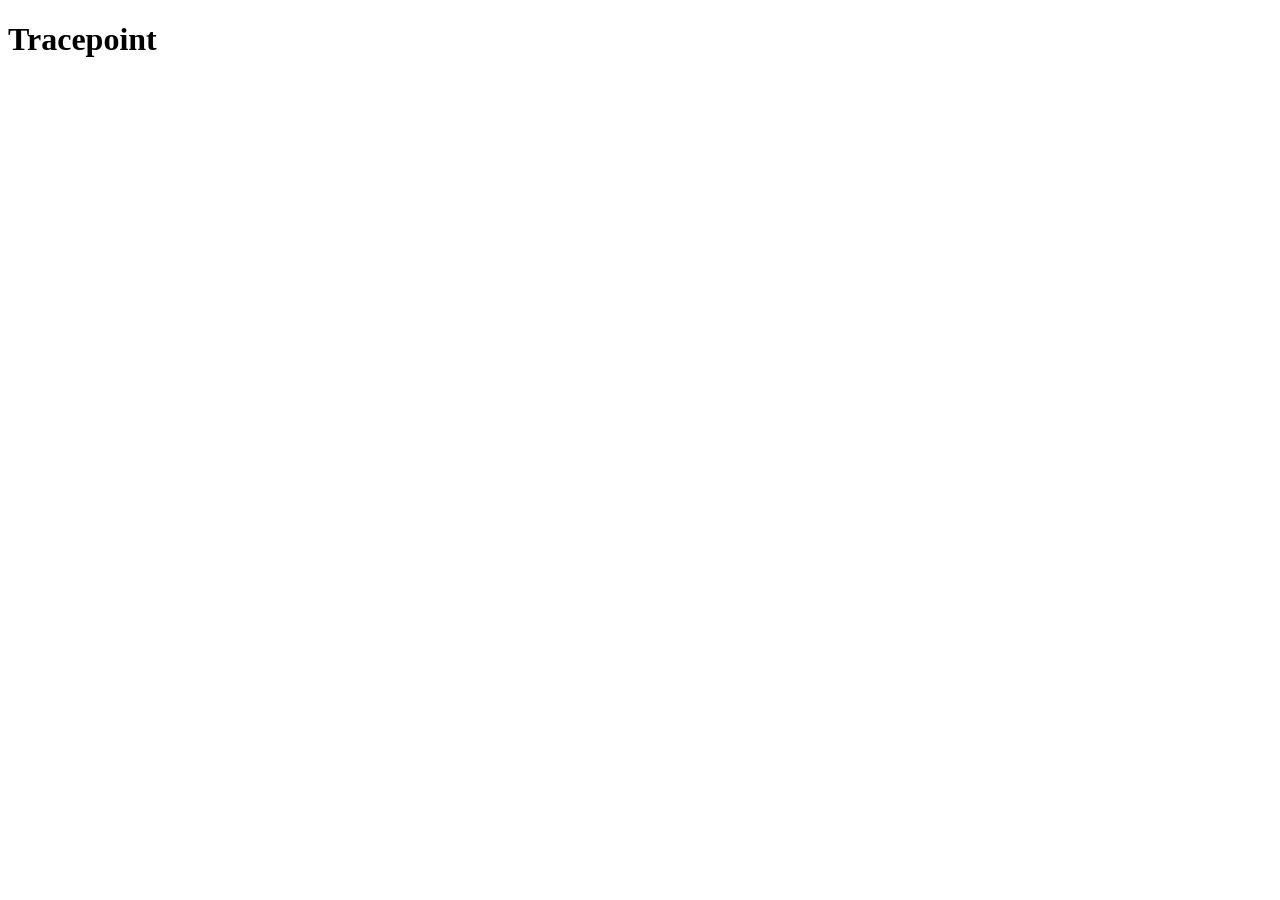
==== index.html @ 082e5032 "Create index.html" ====
<!DOCTYPE html>
<html lang="en">
<head>
  <meta charset="UTF-8">
  <meta name="viewport" content="width=device-width, initial-scale=1.0">
  <title>Tracepoint</title>
</head>
<body>
  <h1>Tracepoint</h1>
</body>
</html>
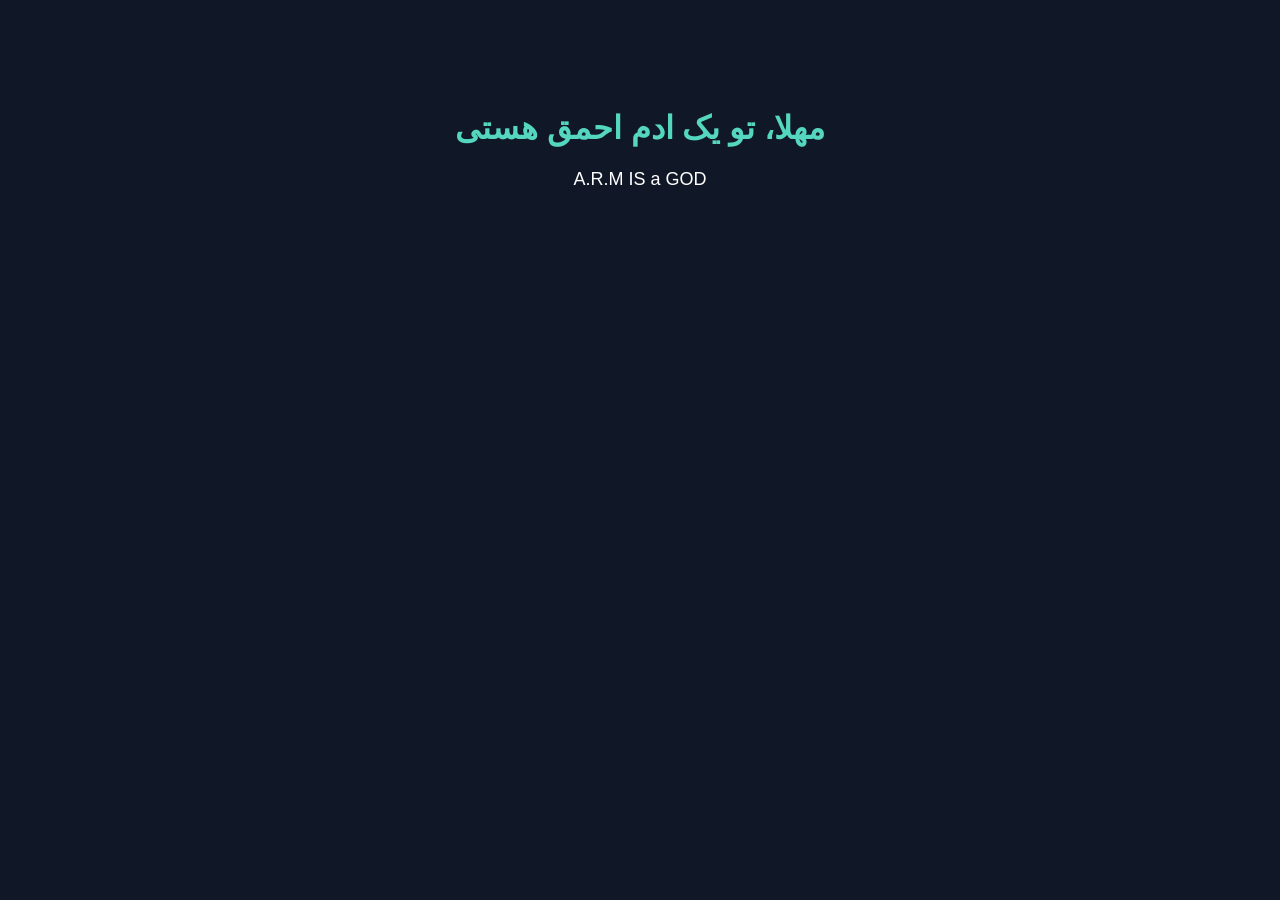
==== commit 972b5507: "Update index.html" ====
--- a/index.html
+++ b/index.html
@@ -1,12 +1,30 @@
 
 <!DOCTYPE html>
-<html lang="en">
+<html lang="fa" dir="rtl">
 <head>
-  <meta charset="UTF-8">
-  <meta name="viewport" content="width=device-width, initial-scale=1.0">
-  <title>Tracepoint</title>
+    <meta charset="UTF-8">
+    <meta name="viewport" content="width=device-width, initial-scale=1.0">
+    <title>مهلا یک احمق است</title>
+    <style>
+        body {
+            font-family: Tahoma, sans-serif;
+            background: #101827;
+            color: white;
+            text-align: center;
+            padding: 80px 20px;
+        }
+
+        h1 {
+            color: #55d6be;
+        }
+
+        p {
+            font-size: 18px;
+        }
+    </style>
 </head>
 <body>
-  <h1>Tracepoint</h1>
+    <h1>مهلا، تو یک ادم احمق هستی</h1>
+    <p>A.R.M IS a GOD</p>
 </body>
 </html>
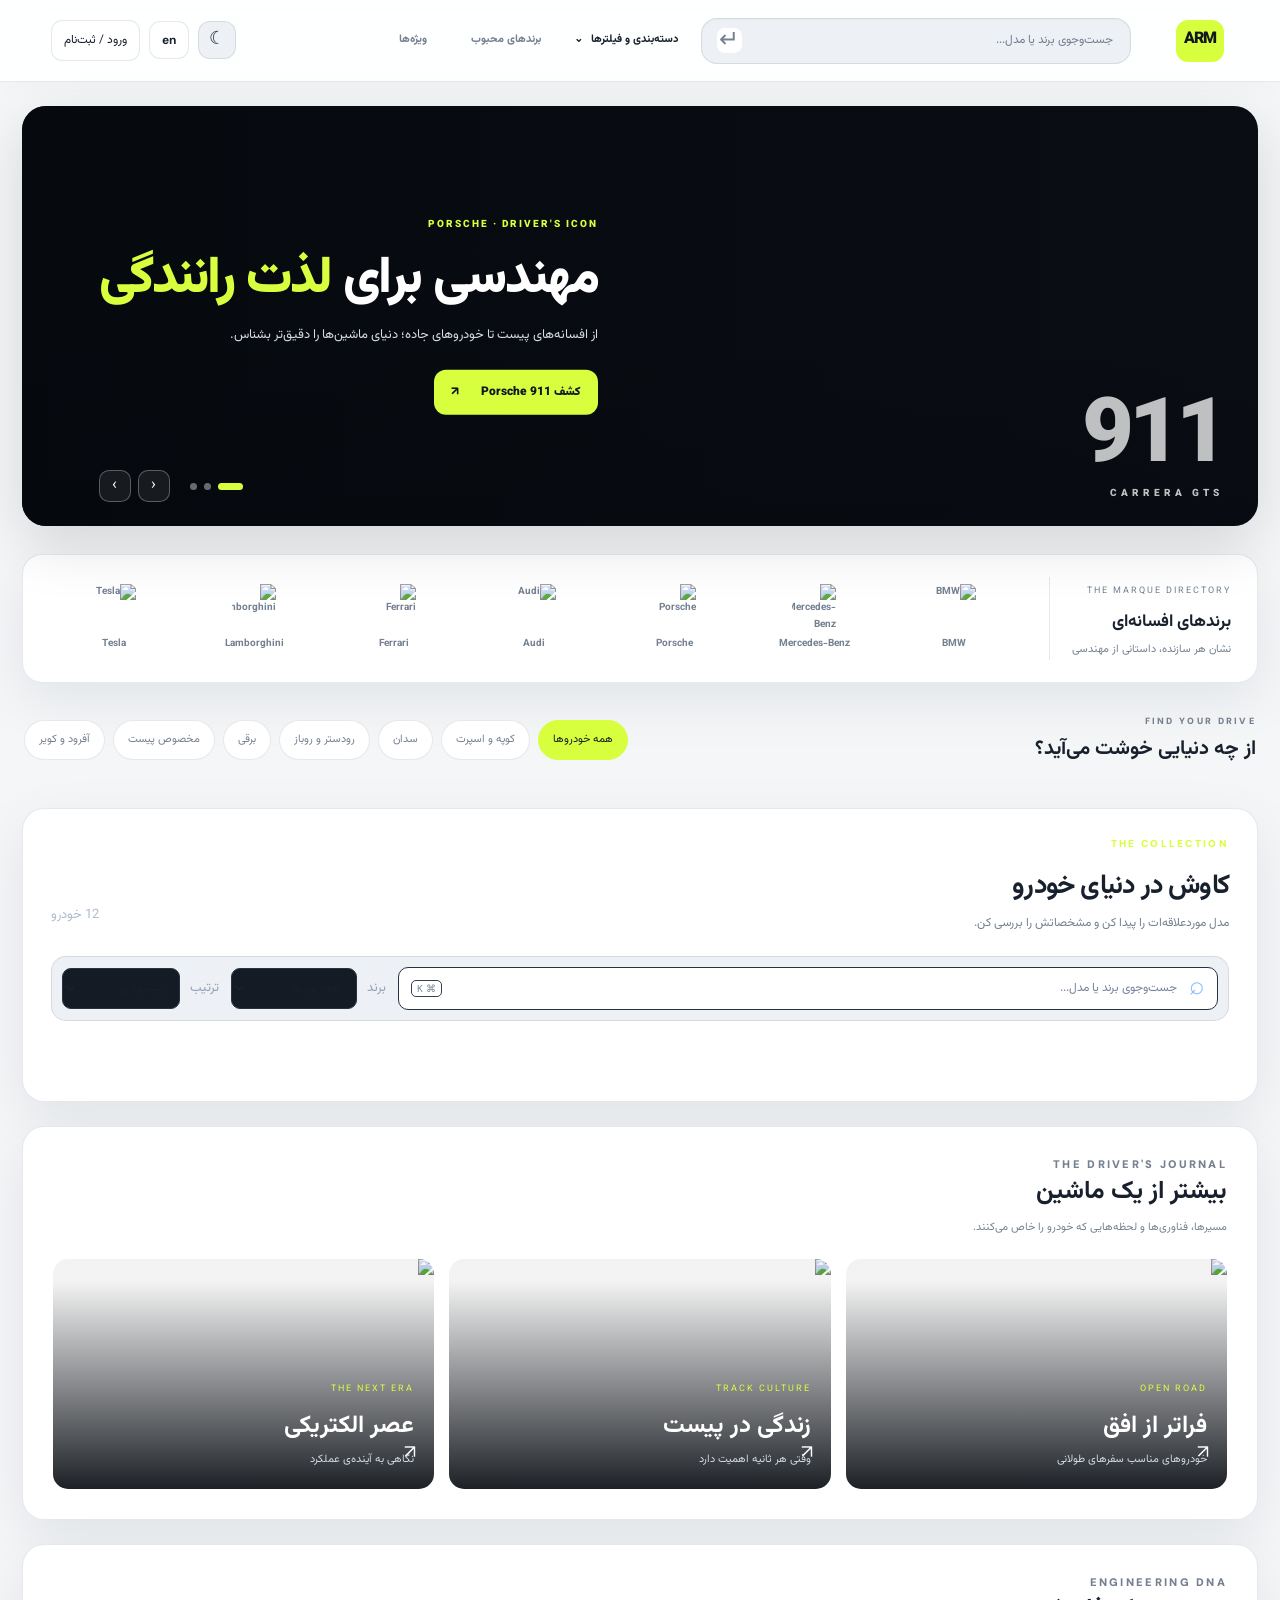
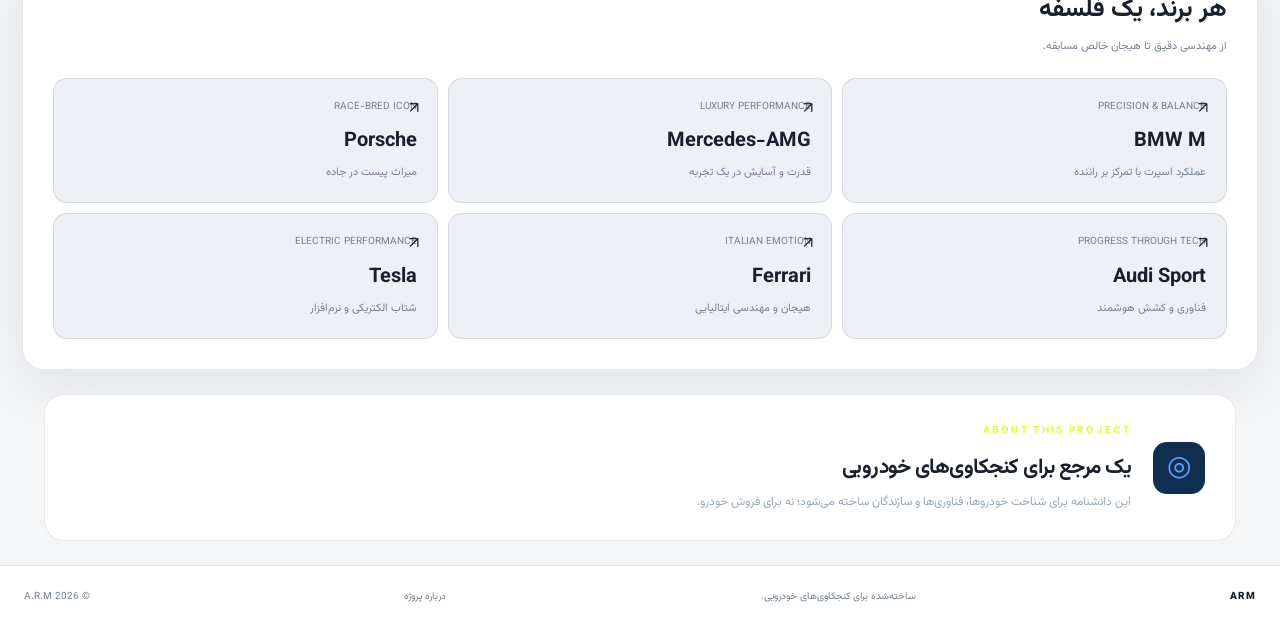
==== commit 3af2a2c9: "Update index.html" ====
--- a/index.html
+++ b/index.html
@@ -1,30 +1,68 @@
-
-<!DOCTYPE html>
+<!doctype html>
 <html lang="fa" dir="rtl">
 <head>
-    <meta charset="UTF-8">
-    <meta name="viewport" content="width=device-width, initial-scale=1.0">
-    <title>مهلا یک احمق است</title>
-    <style>
-        body {
-            font-family: Tahoma, sans-serif;
-            background: #101827;
-            color: white;
-            text-align: center;
-            padding: 80px 20px;
-        }
-
-        h1 {
-            color: #55d6be;
-        }
-
-        p {
-            font-size: 18px;
-        }
-    </style>
+  <meta charset="UTF-8">
+  <meta name="viewport" content="width=device-width, initial-scale=1.0">
+  <meta name="theme-color" content="#080b11">
+  <meta name="description" content="A.R.M automotive reference — car specifications, brands and engineering stories">
+  <title>A.R.M — Automotive Reference</title>
+  <link rel="preconnect" href="https://images.unsplash.com">
+  <link rel="stylesheet" href="style.css">
+  <script src="script.js" defer></script>
 </head>
 <body>
-    <h1>مهلا، تو یک ادم احمق هستی</h1>
-    <p>A.R.M IS a GOD</p>
+  <header class="site-header arm-header">
+    <a class="brand arm-brand" href="index.html" aria-label="ARM home">
+      <img class="arm-logo" src="assets/arm-logo.png" alt="ARM" onerror="if(!this.dataset.root){this.dataset.root='1';this.src='arm-logo.png'}else{this.style.display='none';this.nextElementSibling.style.display='grid'}">
+      <span class="arm-fallback" aria-hidden="true">ARM</span>
+    </a>
+    <form class="header-search" id="headerSearchForm" role="search">
+      <input id="headerSearchInput" type="search" data-i18n-placeholder="searchPlaceholder" placeholder="جست‌وجوی برند یا مدل..." aria-label="جست‌وجوی خودرو">
+      <span class="search-submit-hint" aria-hidden="true">↵</span>
+    </form>
+    <nav class="main-nav arm-nav" aria-label="ناوبری اصلی">
+      <div class="nav-dropdown-wrap"><button class="nav-link category-trigger" type="button">دسته‌بندی و فیلترها <span>⌄</span></button>
+        <div class="category-dropdown"><a href="#catalog">همه خودروها</a><a href="#brand-ribbon">برندها</a><a href="#quick-categories">نوع خودرو</a><a href="#catalog">جست‌وجو و فیلتر</a></div>
+      </div>
+      <a class="nav-link brand-nav-link" href="#brand-ribbon">برندهای محبوب</a>
+      <a class="nav-link" href="#editorial">ویژه‌ها</a>
+    </nav>
+    <div class="header-actions"><button class="language-toggle" id="languageToggle" type="button" aria-label="تغییر زبان">EN</button><a class="login-link" href="auth.html" data-i18n="login">ورود / ثبت‌نام</a></div>
+  </header>
+
+  <main id="app">
+    <!-- بخش هیروی قدیمی با عدد 01/12 عمداً حذف شده؛ ایده‌ی بعدی این قسمت را بعداً اینجا اضافه می‌کنیم. -->
+    <section class="feature-slider" aria-label="خودروهای منتخب">
+      <div class="feature-slide active" style="--slide-image:url('https://images.unsplash.com/photo-1503376780353-7e6692767b70?auto=format&fit=crop&w=1800&q=90')">
+        <div class="feature-overlay"></div><div class="feature-copy"><span class="feature-kicker">PORSCHE · DRIVER'S ICON</span><h1>مهندسی برای <em>لذت رانندگی</em></h1><p>از افسانه‌های پیست تا خودروهای جاده؛ دنیای ماشین‌ها را دقیق‌تر بشناس.</p><a class="feature-cta" href="index.html?car=porsche-911">کشف Porsche 911 <span>↗</span></a></div><div class="feature-model">911<small>CARRERA GTS</small></div>
+      </div>
+      <div class="feature-slide" style="--slide-image:url('https://images.unsplash.com/photo-1555215695-3004980ad54e?auto=format&fit=crop&w=1800&q=90')">
+        <div class="feature-overlay"></div><div class="feature-copy"><span class="feature-kicker">BMW M · TRACK DNA</span><h1>قدرتی با امضای <em>M</em></h1><p>تعادل میان عملکرد روزمره و هیجان رانندگی اسپرت.</p><a class="feature-cta" href="index.html?car=bmw-m3-g80">کشف BMW M3 <span>↗</span></a></div><div class="feature-model">M3<small>COMPETITION</small></div>
+      </div>
+      <div class="feature-slide" style="--slide-image:url('https://images.unsplash.com/photo-1618843479313-40f8afb4b4d8?auto=format&fit=crop&w=1800&q=90')">
+        <div class="feature-overlay"></div><div class="feature-copy"><span class="feature-kicker">MERCEDES-AMG · PERFORMANCE</span><h1>لوکس، با قلبی <em>وحشی</em></h1><p>روایت فناوری، طراحی و قدرت در خودروهای پرفورمنس.</p><a class="feature-cta" href="index.html?car=mercedes-amg-gt">کشف Mercedes-AMG <span>↗</span></a></div><div class="feature-model">AMG<small>PERFORMANCE</small></div>
+      </div>
+      <div class="feature-controls"><div class="feature-dots"><button class="active" aria-label="اسلاید ۱" data-feature-slide="0"></button><button aria-label="اسلاید ۲" data-feature-slide="1"></button><button aria-label="اسلاید ۳" data-feature-slide="2"></button></div><div class="feature-arrows"><button type="button" data-feature-prev aria-label="قبلی">‹</button><button type="button" data-feature-next aria-label="بعدی">›</button></div></div>
+    </section>
+    <section class="brand-ribbon" id="brand-ribbon"><div class="brand-ribbon-heading"><span>THE MARQUE DIRECTORY</span><h2>برندهای افسانه‌ای</h2><p>نشان هر سازنده، داستانی از مهندسی</p></div><div class="brand-logos">
+      <a href="#catalog" data-brand="BMW"><img src="assets/brands/bmw.svg" alt="BMW" onerror="this.outerHTML='<i class='brand-emblem bmw'>BMW</i>'"><span>BMW</span></a>
+      <a href="#catalog" data-brand="Mercedes-AMG"><img src="assets/brands/mercedes-benz.svg" alt="Mercedes-Benz" onerror="this.outerHTML='<i class='brand-emblem'>MB</i>'"><span>Mercedes-Benz</span></a>
+      <a href="#catalog" data-brand="Porsche"><img src="assets/brands/porsche.svg" alt="Porsche" onerror="this.outerHTML='<i class='brand-emblem porsche'>P</i>'"><span>Porsche</span></a>
+      <a href="#catalog" data-brand="Audi"><img src="assets/brands/audi.svg" alt="Audi" onerror="this.outerHTML='<i class='brand-emblem audi'>○○○○</i>'"><span>Audi</span></a>
+      <a href="#catalog" data-brand="Ferrari"><img src="assets/brands/ferrari.svg" alt="Ferrari" onerror="this.outerHTML='<i class='brand-emblem ferrari'>F</i>'"><span>Ferrari</span></a>
+      <a href="#catalog" data-brand="Lamborghini"><img src="assets/brands/lamborghini.svg" alt="Lamborghini" onerror="this.outerHTML='<i class='brand-emblem lambo'>L</i>'"><span>Lamborghini</span></a>
+      <a href="#catalog" data-brand="Tesla"><img src="assets/brands/tesla.svg" alt="Tesla" onerror="this.outerHTML='<i class='brand-emblem tesla'>T</i>'"><span>Tesla</span></a>
+    </div></section>
+    <section class="quick-categories" id="quick-categories"><div><p class="section-kicker">FIND YOUR DRIVE</p><h2>از چه دنیایی خوشت می‌آید؟</h2></div><div class="category-chips"><button class="selected" data-category="all">همه خودروها</button><button data-category="Coupe">کوپه و اسپرت</button><button data-category="Sedan">سدان</button><button data-category="Roadster">رودستر و روباز</button><button data-category="Electric">برقی</button><button data-category="track">مخصوص پیست</button><button data-category="desert">آفرود و کویر</button></div></section>
+    <section class="catalog-section" id="catalog"><div class="section-heading"><div><p class="section-kicker" data-i18n="collectionKicker">THE COLLECTION</p><h2 data-i18n="collectionTitle">خودروها را دقیق‌تر بشناس</h2><p class="section-subtitle" data-i18n="collectionSubtitle">مدل موردعلاقه‌ات را پیدا کن و مشخصاتش را بررسی کن.</p></div><span class="result-count" id="resultCount">12 خودرو</span></div>
+      <div class="toolbar"><label class="search-box"><span class="search-icon" aria-hidden="true">⌕</span><input id="searchInput" type="search" autocomplete="off" data-i18n-placeholder="searchPlaceholder" placeholder="جست‌وجوی برند یا مدل..."><kbd>⌘ K</kbd></label><label class="filter-label"><span data-i18n="brandFilter">برند</span><select id="brandFilter" aria-label="فیلتر برند"><option value="all" data-i18n="allBrands">همه برندها</option></select></label><label class="filter-label"><span data-i18n="sortLabel">ترتیب</span><select id="sortSelect"><option value="featured" data-i18n="sortFeatured">پیشنهادی</option><option value="name" data-i18n="sortName">نام خودرو</option><option value="year" data-i18n="sortYear">سال تولید</option><option value="power" data-i18n="sortPower">قدرت موتور</option></select></label></div>
+      <div class="car-grid" id="carGrid" aria-live="polite"></div><div class="empty-state hidden" id="emptyState"><div class="empty-icon">⌕</div><h3 data-i18n="emptyTitle">خودرویی پیدا نشد</h3><p data-i18n="emptyText">عبارت جست‌وجو یا فیلتر برند را تغییر بده.</p><button class="button button-secondary" id="resetFilters" data-i18n="resetFilters">پاک کردن فیلترها</button></div><nav class="pagination" id="pagination" aria-label="صفحه‌بندی"></nav>
+    </section>
+    <section class="editorial-row" id="editorial"><div class="editorial-heading"><div><p class="section-kicker">THE DRIVER'S JOURNAL</p><h2>بیشتر از یک ماشین</h2><p>مسیرها، فناوری‌ها و لحظه‌هایی که خودرو را خاص می‌کنند.</p></div></div><div class="editorial-cards"><a class="editorial-card" href="#catalog"><img src="https://images.unsplash.com/photo-1500530855697-b586d89ba3ee?auto=format&fit=crop&w=800&q=85" alt="جاده کوهستانی"><span>OPEN ROAD</span><strong>فراتر از افق</strong><small>خودروهای مناسب سفرهای طولانی</small><i>↗</i></a><a class="editorial-card" href="#catalog"><img src="https://images.unsplash.com/photo-1511919884226-fd3cad34687c?auto=format&fit=crop&w=800&q=85" alt="خودروی اسپرت"><span>TRACK CULTURE</span><strong>زندگی در پیست</strong><small>وقتی هر ثانیه اهمیت دارد</small><i>↗</i></a><a class="editorial-card" href="#catalog"><img src="https://images.unsplash.com/photo-1593941707882-a5bba14938c7?auto=format&fit=crop&w=800&q=85" alt="خودروی برقی"><span>THE NEXT ERA</span><strong>عصر الکتریکی</strong><small>نگاهی به آینده‌ی عملکرد</small><i>↗</i></a></div></section>
+    <section class="brand-showcase"><div class="editorial-heading"><div><p class="section-kicker">ENGINEERING DNA</p><h2>هر برند، یک فلسفه</h2><p>از مهندسی دقیق تا هیجان خالص مسابقه.</p></div></div><div class="showcase-grid"><a href="#catalog" data-brand="BMW"><span>PRECISION & BALANCE</span><b>BMW M</b><small>عملکرد اسپرت با تمرکز بر راننده</small><i>↗</i></a><a href="#catalog" data-brand="Mercedes-AMG"><span>LUXURY PERFORMANCE</span><b>Mercedes-AMG</b><small>قدرت و آسایش در یک تجربه</small><i>↗</i></a><a href="#catalog" data-brand="Porsche"><span>RACE-BRED ICON</span><b>Porsche</b><small>میراث پیست در جاده</small><i>↗</i></a><a href="#catalog" data-brand="Audi"><span>PROGRESS THROUGH TECH</span><b>Audi Sport</b><small>فناوری و کشش هوشمند</small><i>↗</i></a><a href="#catalog" data-brand="Ferrari"><span>ITALIAN EMOTION</span><b>Ferrari</b><small>هیجان و مهندسی ایتالیایی</small><i>↗</i></a><a href="#catalog" data-brand="Tesla"><span>ELECTRIC PERFORMANCE</span><b>Tesla</b><small>شتاب الکتریکی و نرم‌افزار</small><i>↗</i></a></div></section>
+    <section class="about-strip" id="about"><div class="about-icon">◎</div><div><p class="section-kicker">ABOUT THIS PROJECT</p><h2>یک مرجع برای کنجکاوی‌های خودرویی</h2><p>این دانشنامه برای شناخت خودروها، فناوری‌ها و سازندگان ساخته می‌شود؛ نه برای فروش خودرو.</p></div></section>
+  </main>
+
+  <footer class="site-footer"><a class="footer-arm" href="index.html">ARM</a><p>ساخته‌شده برای کنجکاوی‌های خودرویی.</p><a href="#about">درباره پروژه</a><span>© <span id="yearNow"></span> A.R.M</span></footer>
 </body>
 </html>
--- a/style.css
+++ b/style.css
@@ -0,0 +1,205 @@
+@import url('https://fonts.googleapis.com/css2?family=DM+Sans:wght@400;500;600;700&family=Vazirmatn:wght@400;500;600;700;800&display=swap');
+
+:root {
+  --bg: #080b11; --panel: #10151e; --panel-2: #141b26; --line: #252e3b;
+  --text: #f2f5fa; --muted: #9aa7b9; --blue: #2587ff; --blue-bright: #45a0ff;
+  --blue-soft: rgba(37,135,255,.13); --radius: 16px; --content: 1240px;
+}
+* { box-sizing: border-box; }
+html { scroll-behavior: smooth; }
+body { margin: 0; background: var(--bg); color: var(--text); font-family: "Vazirmatn","DM Sans",sans-serif; line-height: 1.65; }
+body[dir="ltr"] { font-family: "DM Sans","Vazirmatn",sans-serif; }
+a { color: inherit; text-decoration: none; }
+button, input, select { font: inherit; }
+button, select { cursor: pointer; }
+button:focus-visible, a:focus-visible, input:focus-visible, select:focus-visible { outline: 2px solid var(--blue-bright); outline-offset: 3px; }
+.site-header { height: 78px; padding: 0 max(24px, calc((100% - var(--content))/2)); display:flex; align-items:center; gap:38px; border-bottom:1px solid #202a37; background:rgba(8,11,17,.91); position:sticky; top:0; z-index:10; backdrop-filter:blur(18px); }
+.brand { display:flex; align-items:center; gap:11px; flex-shrink:0; }
+.brand-mark { width:42px; height:42px; border-radius:12px; display:grid; place-items:center; font:800 20px "DM Sans",sans-serif; letter-spacing:-3px; background:linear-gradient(140deg,#3197ff,#0754c9); box-shadow:0 5px 25px #1674ff38; }
+.brand-mark span { color:#c9e5ff; }
+.brand-copy { display:flex; flex-direction:column; line-height:1.25; }
+.brand-copy strong { font:700 17px "DM Sans",sans-serif; letter-spacing:.2px; }
+.brand-copy small { color:var(--muted); font-size:10px; margin-top:4px; }
+.main-nav { display:flex; gap:26px; align-items:center; flex:1; }
+.nav-link { color:#9ca8b9; font-size:13px; transition:color .2s; }
+.nav-link:hover,.nav-link.active { color:#fff; }
+.header-actions { display:flex; align-items:center; gap:14px; }
+.language-toggle { color:#dbeaff; background:#151e2b; border:1px solid #2b3d53; border-radius:9px; padding:7px 12px; font:700 12px "DM Sans",sans-serif; }
+.github-link { display:flex; gap:12px; align-items:center; background:var(--blue); border-radius:9px; padding:9px 14px; font-size:12px; font-weight:700; transition:background .2s; }
+.github-link:hover { background:#4b9aff; }
+.hero { max-width:var(--content); margin:0 auto; min-height:340px; padding:54px 24px 40px; display:grid; grid-template-columns:1.15fr .85fr; align-items:center; position:relative; overflow:hidden; }
+.hero-content { position:relative; z-index:2; }
+.eyebrow { display:flex; align-items:center; gap:9px; color:#8abfff; font-size:12px; margin-bottom:17px; }
+.eyebrow-dot { width:7px; height:7px; background:var(--blue); border-radius:50%; box-shadow:0 0 14px var(--blue); }
+h1,h2,h3,p { margin-top:0; }
+.hero h1 { font-size:clamp(36px,4.4vw,58px); line-height:1.22; letter-spacing:-1.8px; margin-bottom:15px; font-weight:800; }
+.hero h1 span { color:var(--blue-bright); }
+.hero-description { max-width:520px; color:#9eacbf; font-size:14px; margin-bottom:30px; }
+.hero-stats { display:flex; gap:35px; }
+.hero-stats div { display:flex; flex-direction:column; gap:2px; }
+.hero-stats strong { font:700 22px "DM Sans",sans-serif; }
+.hero-stats span { color:#8795a8; font-size:11px; }
+.hero-art { min-height:260px; position:relative; display:grid; place-items:center; }
+.hero-blue-glow { width:270px; height:170px; background:#086eff; filter:blur(100px); opacity:.22; position:absolute; }
+.hero-ring { position:absolute; border:1px solid #243b58; border-radius:50%; transform:rotate(-22deg); }
+.ring-one { width:340px; height:190px; }
+.ring-two { width:280px; height:140px; border-color:#245b94; }
+.hero-orbit-label { position:absolute; right:7%; top:13%; color:#617d9e; letter-spacing:3px; font:600 9px "DM Sans",sans-serif; }
+.hero-number { position:relative; font:800 74px "DM Sans",sans-serif; letter-spacing:-6px; color:#e8f3ff; text-shadow:0 0 40px #2587ff45; }
+.hero-number span { font-size:25px; color:var(--blue); letter-spacing:0; }
+.catalog-section { max-width:var(--content); margin:0 auto; padding:30px 24px 70px; }
+.section-heading { display:flex; justify-content:space-between; align-items:end; gap:20px; margin-bottom:24px; }
+.section-kicker { color:var(--blue-bright); font:700 10px "DM Sans",sans-serif; letter-spacing:2px; margin-bottom:7px; }
+.section-heading h2,.about-strip h2 { font-size:25px; letter-spacing:-.5px; margin-bottom:5px; }
+.section-subtitle { color:var(--muted); font-size:12px; margin-bottom:0; }
+.result-count { color:#aebbd0; font-size:12px; padding-bottom:7px; white-space:nowrap; }
+.toolbar { display:flex; align-items:center; gap:12px; padding:13px; border:1px solid var(--line); background:#0d121a; border-radius:13px; margin-bottom:23px; }
+.search-box { display:flex; align-items:center; gap:10px; min-width:180px; flex:1; padding:0 12px; background:#141b25; border:1px solid #263243; border-radius:9px; height:43px; }
+.search-icon { color:#83bfff; font-size:26px; line-height:1; }
+.search-box input { width:100%; min-width:0; background:transparent; color:var(--text); border:0; outline:0; font-size:12px; }
+.search-box input::placeholder { color:#758398; }
+kbd { color:#758398; border:1px solid #334052; border-radius:5px; padding:1px 5px; font:10px "DM Sans",sans-serif; white-space:nowrap; }
+.filter-label { display:flex; align-items:center; gap:10px; color:#94a3b7; font-size:11px; white-space:nowrap; }
+.filter-label select { background:#141b25; border:1px solid #263243; border-radius:9px; color:#dbe5f3; padding:10px 12px; min-width:118px; font-size:11px; }
+.car-grid { display:grid; grid-template-columns:repeat(4,minmax(0,1fr)); gap:17px; }
+.car-card { background:linear-gradient(160deg,#151c27,#10151d 70%); border:1px solid #202a38; border-radius:14px; overflow:hidden; min-width:0; transition:transform .22s,border-color .22s,box-shadow .22s; }
+.car-card:hover { transform:translateY(-4px); border-color:#2c69a9; box-shadow:0 12px 35px #0005; }
+.car-image-wrap { height:155px; background:#192331; position:relative; overflow:hidden; }
+.car-image { width:100%; height:100%; object-fit:cover; display:block; transition:transform .5s; }
+.car-card:hover .car-image { transform:scale(1.045); }
+.car-year { position:absolute; top:11px; inset-inline-start:11px; background:#080b11d9; border:1px solid #ffffff1a; color:#cde5ff; border-radius:7px; padding:4px 8px; font:600 10px "DM Sans",sans-serif; backdrop-filter:blur(8px); }
+.car-body { padding:15px; }
+.car-brand { color:var(--blue-bright); font:700 10px "DM Sans",sans-serif; letter-spacing:1.2px; text-transform:uppercase; margin-bottom:3px; }
+.car-name { font-size:16px; font-weight:700; line-height:1.4; margin-bottom:11px; }
+.car-summary { color:#91a0b4; font-size:11px; min-height:38px; margin-bottom:14px; }
+.spec-pills { display:flex; flex-wrap:wrap; gap:6px; margin-bottom:15px; }
+.spec-pill { font-size:10px; color:#b7c7db; border:1px solid #2a3544; border-radius:6px; padding:4px 7px; background:#161f2b; }
+.card-bottom { display:flex; align-items:center; justify-content:space-between; gap:8px; border-top:1px solid #26303d; padding-top:12px; }
+.card-category { color:#8190a4; font-size:10px; }
+.details-link { color:#eaf4ff; background:#1269d8; border-radius:7px; padding:7px 10px; font-size:11px; font-weight:700; white-space:nowrap; transition:background .2s; }
+.details-link:hover { background:#2787ff; }
+.pagination { display:flex; justify-content:center; align-items:center; flex-wrap:wrap; gap:7px; margin-top:30px; }
+.page-button { min-width:35px; height:35px; padding:0 10px; border-radius:8px; border:1px solid #2a3545; background:#111822; color:#aab8cb; font:600 11px "DM Sans",sans-serif; }
+.page-button:hover,.page-button.current { background:var(--blue); border-color:var(--blue); color:white; }
+.page-button:disabled { opacity:.35; cursor:not-allowed; }
+.empty-state { text-align:center; padding:65px 20px; border:1px dashed #2b3748; border-radius:14px; }
+.empty-icon { font-size:36px; color:var(--blue-bright); }
+.empty-state h3 { margin:8px 0; }
+.empty-state p { color:var(--muted); font-size:13px; }
+.hidden { display:none !important; }
+.button { border:0; border-radius:8px; padding:10px 15px; font-weight:700; font-size:12px; }
+.button-secondary { background:#1b2b40; color:#d9eaff; }
+.about-strip { max-width:calc(var(--content) - 48px); margin:0 auto 60px; border:1px solid #23354a; background:linear-gradient(110deg,#101a28,#0d121b); border-radius:16px; padding:28px 30px; display:flex; align-items:center; gap:22px; }
+.about-icon { width:52px; height:52px; border-radius:14px; display:grid; place-items:center; background:#102e50; color:#58a8ff; font-size:28px; flex-shrink:0; }
+.about-strip > div:nth-child(2) { flex:1; }
+.about-strip h2 { font-size:21px; margin-bottom:7px; }
+.about-strip p:not(.section-kicker) { color:#9aa8bb; font-size:12px; max-width:700px; margin-bottom:0; }
+.text-link { color:#8bc2ff; font-size:11px; white-space:nowrap; }
+.site-footer { border-top:1px solid #202a37; padding:23px max(24px, calc((100% - var(--content))/2)); display:flex; align-items:center; justify-content:space-between; gap:20px; color:#738197; font-size:10px; }
+.footer-brand .brand-mark { width:34px; height:34px; border-radius:9px; font-size:16px; }
+.footer-brand .brand-copy strong { font-size:13px; }
+.footer-brand .brand-copy small { font-size:9px; }
+.site-footer p { margin:0; }
+
+.detail-page { max-width:var(--content); margin:0 auto; padding:28px 24px 70px; }
+.back-link { display:inline-flex; gap:8px; color:#9fcaff; font-size:12px; margin-bottom:22px; }
+.detail-hero { display:grid; grid-template-columns:1.1fr .9fr; gap:28px; align-items:stretch; }
+.detail-photo { width:100%; height:100%; min-height:340px; object-fit:cover; border-radius:16px; border:1px solid #283548; background:#121923; }
+.detail-heading { border:1px solid #253245; border-radius:16px; padding:28px; background:linear-gradient(145deg,#141d29,#0e131b); display:flex; flex-direction:column; justify-content:center; }
+.detail-heading .car-brand { font-size:12px; }
+.detail-heading h1 { font-size:clamp(30px,4vw,48px); line-height:1.2; margin:8px 0 13px; letter-spacing:-1px; }
+.detail-heading p { color:#a0aec0; font-size:13px; }
+.detail-badges { display:flex; flex-wrap:wrap; gap:8px; margin:10px 0 20px; }
+.detail-badge { border:1px solid #2b3b50; background:#172333; color:#c5dcf8; border-radius:8px; padding:7px 10px; font-size:11px; }
+.detail-sections { display:grid; grid-template-columns:repeat(2,minmax(0,1fr)); gap:16px; margin-top:20px; }
+.info-panel { border:1px solid #243043; background:#101620; border-radius:14px; padding:22px; }
+.info-panel h2 { font-size:16px; margin-bottom:16px; }
+.spec-row { display:flex; justify-content:space-between; gap:15px; padding:10px 0; border-bottom:1px solid #222d3c; font-size:12px; }
+.spec-row:last-child { border-bottom:0; }
+.spec-row span:first-child { color:#8e9db0; }
+.spec-row span:last-child { color:#e1eaf6; text-align:end; }
+.detail-note { color:#8e9db0; font-size:11px; margin-top:20px; }
+@media (max-width:1050px) { .car-grid { grid-template-columns:repeat(3,minmax(0,1fr)); } .site-header { gap:24px; } .main-nav { gap:16px; } }
+@media (max-width:760px) { .site-header { height:auto; min-height:72px; padding:13px 18px; gap:15px; flex-wrap:wrap; } .main-nav { order:3; flex-basis:100%; justify-content:center; padding-top:5px; } .header-actions { margin-inline-start:auto; } .github-link { display:none; } .hero { grid-template-columns:1fr; padding-top:40px; } .hero-art { display:none; } .catalog-section { padding-inline:16px; } .car-grid { grid-template-columns:repeat(2,minmax(0,1fr)); gap:12px; } .car-image-wrap { height:130px; } .toolbar { flex-wrap:wrap; } .search-box { flex-basis:100%; } .filter-label { flex:1; justify-content:space-between; } .filter-label select { min-width:0; flex:1; } .about-strip { margin-inline:16px; padding:22px; align-items:flex-start; flex-wrap:wrap; } .about-strip > div:nth-child(2) { flex-basis:calc(100% - 80px); } .text-link { margin-inline-start:74px; } .site-footer { flex-wrap:wrap; padding:22px 18px; } .detail-hero { grid-template-columns:1fr; } .detail-photo { min-height:230px; max-height:340px; } .detail-sections { grid-template-columns:1fr; } }
+@media (max-width:430px) { .brand-copy strong { font-size:14px; } .brand-mark { width:36px; height:36px; } .hero h1 { font-size:36px; } .hero-stats { gap:22px; } .section-heading h2 { font-size:21px; } .car-grid { grid-template-columns:1fr; } .car-image-wrap { height:190px; } .car-summary { min-height:0; } .result-count { display:none; } .detail-heading { padding:22px; } }
+
+/* === MotorAtlas refresh: sticky Digikala-inspired header === */
+.site-header { position:sticky; top:0; height:auto; min-height:82px; padding-top:12px; padding-bottom:12px; display:grid; grid-template-columns:auto minmax(220px,1fr) auto auto; gap:20px; }
+.header-search { display:flex; align-items:center; gap:10px; min-width:0; height:44px; padding:4px 6px 4px 12px; background:#f0f2f5; border:1px solid #dce2ea; border-radius:10px; color:#667085; }
+.header-search > span { font-size:24px; line-height:1; }
+.header-search input { width:100%; min-width:0; border:0; outline:0; background:transparent; color:#182230; font-size:14px; }
+.header-search input::placeholder { color:#737f90; }
+.header-search button { border:0; background:#2587ff; color:white; border-radius:7px; padding:7px 12px; font-size:12px; font-weight:700; white-space:nowrap; }
+.login-link { color:#dceaff; border:1px solid #34445a; border-radius:9px; padding:8px 12px; font-size:12px; white-space:nowrap; }
+.arm-logo { display:block; max-width:150px; max-height:48px; width:auto; height:auto; object-fit:contain; }
+.hero h1 { font-size:clamp(38px,4.6vw,62px); }
+.hero-description { font-size:16px; line-height:1.9; }
+.hero-stats span,.section-subtitle,.nav-link,.filter-label,.result-count { font-size:13px; }
+.section-heading h2 { font-size:28px; }
+.car-grid { grid-template-columns:repeat(4,minmax(0,1fr)); gap:20px; }
+.car-image-wrap { height:180px; }
+.car-body { padding:18px; }
+.car-name { font-size:18px; }
+.car-summary { font-size:13px; line-height:1.9; min-height:70px; }
+.spec-pill,.card-category { font-size:12px; }
+.details-link { font-size:12px; padding:8px 11px; }
+.car-price { display:flex; align-items:baseline; gap:6px; margin:0 0 12px; color:#eaf4ff; font:700 19px "DM Sans",sans-serif; }
+.car-price small { color:#92a4bb; font:500 11px "Vazirmatn",sans-serif; }
+.detail-gallery { min-width:0; }
+.gallery-main { position:relative; overflow:hidden; border-radius:16px; border:1px solid #283548; background:#121923; }
+.gallery-main img { width:100%; height:100%; min-height:340px; max-height:480px; object-fit:cover; display:block; }
+.gallery-dots { display:flex; gap:8px; justify-content:center; margin-top:12px; }
+.gallery-dot { width:9px; height:9px; border:0; border-radius:50%; background:#40516a; padding:0; }
+.gallery-dot.active { background:#45a0ff; box-shadow:0 0 0 4px #2587ff24; }
+.compare-controls { display:grid; grid-template-columns:1fr auto; gap:10px; margin:14px 0; }
+.compare-controls select { width:100%; min-width:0; background:#141b25; color:#e4edf9; border:1px solid #2b3b50; border-radius:8px; padding:10px; }
+.compare-controls button { border:0; background:#1269d8; color:white; border-radius:8px; padding:9px 14px; font-weight:700; }
+.compare-table { width:100%; border-collapse:collapse; font-size:12px; margin-top:12px; }
+.compare-table th,.compare-table td { padding:10px 8px; text-align:start; border-bottom:1px solid #26303d; }
+.compare-table th { color:#8fc4ff; }
+.price-tools { display:flex; gap:8px; margin:14px 0; }
+.price-tools input { flex:1; min-width:0; background:#141b25; color:#f2f5fa; border:1px solid #2b3b50; border-radius:8px; padding:10px; }
+.price-tools button { background:#1269d8; color:white; border:0; border-radius:8px; padding:9px 12px; font-weight:700; }
+.country-price { color:#f0f6ff; font-weight:700; font-size:14px; margin-top:10px; }
+.auth-shell { min-height:calc(100vh - 160px); display:grid; place-items:center; padding:36px 18px; }
+.auth-card { width:min(100%,460px); background:linear-gradient(145deg,#141d29,#0e131b); border:1px solid #29384c; border-radius:18px; padding:30px; box-shadow:0 24px 70px #0005; }
+.auth-card h1 { font-size:28px; margin:0 0 8px; }
+.auth-card > p { color:#9aa8bb; font-size:14px; margin-bottom:24px; }
+.auth-tabs { display:grid; grid-template-columns:1fr 1fr; background:#0b111a; padding:4px; border-radius:10px; margin-bottom:20px; }
+.auth-tabs button { border:0; border-radius:7px; padding:10px; background:transparent; color:#9aa8bb; }
+.auth-tabs button.active { background:#1b6fd0; color:white; }
+.auth-form { display:grid; gap:14px; }
+.auth-form label { display:grid; gap:6px; font-size:13px; color:#bdc9d9; }
+.auth-form input { width:100%; background:#0c121b; color:white; border:1px solid #2a3749; border-radius:9px; padding:12px; }
+.auth-form button { border:0; border-radius:9px; background:#2587ff; color:white; padding:12px; font-weight:700; margin-top:4px; }
+.auth-message { font-size:12px; color:#8fc4ff; min-height:20px; margin-top:12px; }
+@media (max-width:1100px) { .site-header { grid-template-columns:auto minmax(180px,1fr) auto; } .main-nav { display:none; } .car-grid { grid-template-columns:repeat(3,minmax(0,1fr)); } }
+@media (max-width:760px) { .site-header { display:flex; flex-wrap:wrap; gap:12px; padding:12px 16px; } .header-search { order:3; flex-basis:100%; } .header-actions { margin-inline-start:auto; } .login-link { padding:7px 9px; } .car-grid { grid-template-columns:repeat(2,minmax(0,1fr)); } .car-image-wrap { height:150px; } .detail-hero { grid-template-columns:1fr; } .gallery-main img { min-height:240px; } }
+@media (max-width:430px) { .car-grid { grid-template-columns:1fr; } .car-image-wrap { height:200px; } .car-summary { min-height:0; } .compare-controls { grid-template-columns:1fr; } }
+
+
+/* ===== MotorAtlas redesign: Digikala-inspired structure, original automotive visual language ===== */
+:root{--bg:#f4f6f8;--surface:#fff;--surface2:#edf0f4;--text:#17202c;--muted:#758091;--line:rgba(30,45,65,.11);--accent:#d8ff3e;--accent2:#b6e800;--header:rgba(255,255,255,.88);--shadow:0 18px 55px rgba(17,28,44,.08)}
+body{background:var(--bg);color:var(--text);transition:background .35s,color .35s}
+body.dark-mode{--bg:#080b10;--surface:#101720;--surface2:#18212d;--text:#f2f5f9;--muted:#9ba7b6;--line:rgba(255,255,255,.1);--header:rgba(8,11,16,.88);--shadow:0 20px 60px rgba(0,0,0,.25)}
+.site-header{position:sticky;top:0;z-index:100;display:grid;grid-template-columns:auto minmax(220px,1fr) auto auto;gap:22px;align-items:center;padding:12px clamp(18px,5vw,76px);background:var(--header);backdrop-filter:blur(18px);border-bottom:1px solid var(--line);box-shadow:0 4px 24px rgba(0,0,0,.025)}
+.brand{gap:10px}.brand-mark{background:var(--accent);color:#111820;border-radius:13px;width:42px;height:42px;display:grid;place-items:center;font-weight:1000;font-size:22px;box-shadow:0 5px 15px #b6e80033}.brand-mark span{color:#3b4858}.brand-copy strong{font-size:18px;letter-spacing:-.6px}.brand-copy small{font-size:10px;color:var(--muted)}
+.header-search{height:44px;border-radius:15px;background:var(--surface2);border:1px solid transparent;padding:0 15px;display:flex;align-items:center;gap:10px;transition:.25s;max-width:600px;width:100%;justify-self:center}.header-search:focus-within{border-color:var(--accent2);box-shadow:0 0 0 4px #b6e80024;background:var(--surface)}.header-search>span{font-size:24px;color:var(--muted)}.header-search input{border:0!important;outline:0;background:transparent!important;box-shadow:none!important;width:100%;color:var(--text);font-size:13px}.header-search button{display:none!important}.main-nav{display:flex;gap:8px;align-items:center}.nav-link{font-size:12px;color:var(--muted);padding:10px 12px;border-radius:10px;white-space:nowrap}.nav-link:hover,.nav-link.active{background:var(--surface2);color:var(--text)}.header-actions{display:flex;align-items:center;gap:9px}.login-link,.language-toggle{border:1px solid var(--line);border-radius:11px;padding:10px 12px;font-size:12px;background:var(--surface);color:var(--text)}
+.theme-toggle{height:38px;width:38px;border-radius:12px;border:1px solid var(--line);background:var(--surface2);color:var(--text);cursor:pointer;font-size:18px;transition:transform .3s}.theme-toggle:hover{transform:rotate(18deg) scale(1.05)}
+.feature-slider{position:relative;margin:24px auto 20px;width:min(1320px,calc(100% - 44px));height:clamp(300px,34vw,440px);border-radius:26px;overflow:hidden;background:#111923;box-shadow:var(--shadow);isolation:isolate}.feature-slide{position:absolute;inset:0;opacity:0;pointer-events:none;transition:opacity .8s ease,transform 1.2s ease;transform:scale(1.025)}.feature-slide.active{opacity:1;pointer-events:auto;transform:scale(1)}.feature-slide>img{position:absolute;inset:0;width:100%;height:100%;object-fit:cover;object-position:center 55%}.feature-shade{position:absolute;inset:0;background:linear-gradient(90deg,rgba(4,8,14,.92) 0%,rgba(4,8,14,.72) 32%,rgba(4,8,14,.12) 76%),linear-gradient(0deg,rgba(4,8,14,.45),transparent 45%)}.feature-copy{position:absolute;top:50%;left:clamp(26px,6vw,82px);transform:translateY(-50%);max-width:520px;color:#fff}.feature-kicker,.section-kicker{font-size:10px;font-weight:900;letter-spacing:2.3px;color:var(--accent);display:block;margin-bottom:15px}.feature-copy h1{font-size:clamp(30px,4vw,55px);line-height:1.22;margin:0 0 12px;font-weight:900;letter-spacing:-1.5px}.feature-copy h1 em{font-style:normal;color:var(--accent)}.feature-copy p{color:#d5dce5;font-size:14px;line-height:1.9;margin:0 0 23px}.feature-cta{display:inline-flex;gap:20px;align-items:center;background:var(--accent);color:#111820;border-radius:12px;padding:13px 17px;font-size:12px;font-weight:900;transition:.25s}.feature-cta:hover{transform:translateY(-3px);box-shadow:0 8px 24px #b6e80045}.feature-model{position:absolute;right:35px;bottom:25px;color:#ffffff9c;font-size:clamp(38px,7vw,94px);font-weight:1000;letter-spacing:-5px;line-height:.8;text-align:right}.feature-model small{display:block;font-size:10px;letter-spacing:4px;margin-top:14px}.feature-controls{position:absolute;bottom:23px;left:clamp(26px,6vw,82px);display:flex;align-items:center;gap:20px;z-index:3}.feature-dots{display:flex;gap:7px}.feature-dots button{width:7px;height:7px;border:0;border-radius:8px;background:#ffffff65;padding:0;cursor:pointer;transition:width .3s,background .3s}.feature-dots button.active{width:25px;background:var(--accent)}.feature-arrows{display:flex;gap:7px}.feature-arrows button{width:32px;height:32px;border-radius:10px;border:1px solid #ffffff4a;background:#ffffff12;color:white;cursor:pointer;transition:.2s}.feature-arrows button:hover{background:var(--accent);color:#111820}
+.brand-ribbon,.quick-categories,.catalog-section,.editorial-row,.brand-showcase,.about-strip{width:min(1320px,calc(100% - 44px));margin:0 auto 24px}.brand-ribbon{display:flex;align-items:center;gap:30px;padding:22px 26px;background:var(--surface);border:1px solid var(--line);border-radius:20px;box-shadow:var(--shadow)}.brand-ribbon-heading{min-width:180px;border-left:1px solid var(--line);padding-left:22px}.brand-ribbon-heading>span{font-size:9px;letter-spacing:2px;color:var(--muted)}.brand-ribbon-heading h2{font-size:17px;margin:5px 0}.brand-ribbon-heading p,.editorial-heading p{font-size:11px;color:var(--muted);margin:0}.brand-logos{display:grid;grid-template-columns:repeat(7,minmax(0,1fr));gap:10px;flex:1}.brand-logos a{display:flex;align-items:center;justify-content:center;flex-direction:column;gap:8px;color:var(--muted);font-size:10px;font-weight:700;transition:.25s}.brand-logos a:hover{color:var(--text);transform:translateY(-4px)}.brand-emblem{display:grid;place-items:center;width:48px;height:48px;border-radius:50%;background:var(--surface2);color:var(--text);font-size:17px;font-style:normal}.brand-emblem.bmw{background:conic-gradient(#eaf7ff 0 25%,#2474b9 0 50%,#eaf7ff 0 75%,#2474b9 0);border:4px solid #28313c;color:#19212c;font-size:10px}.brand-emblem.porsche{border:2px solid #b7a06a;color:#b7a06a}.brand-emblem.audi{font-size:12px;letter-spacing:-5px;padding-right:5px}.brand-emblem.ferrari{background:#d92a32;color:#fff}.brand-emblem.lambo{background:#c9ad4b;color:#1c1c1c}.brand-emblem.tesla{color:#d22;background:var(--surface2)}
+.quick-categories{display:flex;justify-content:space-between;align-items:center;gap:22px;padding:8px 2px 18px}.quick-categories h2{font-size:20px;margin:0}.quick-categories .section-kicker{margin-bottom:6px;color:var(--muted);font-size:9px}.category-chips{display:flex;flex-wrap:wrap;justify-content:flex-end;gap:8px}.category-chips button{border:1px solid var(--line);background:var(--surface);color:var(--muted);padding:10px 14px;border-radius:30px;font-size:11px;cursor:pointer;transition:.25s}.category-chips button:hover,.category-chips button.selected{background:var(--accent);border-color:var(--accent);color:#151b22}
+.catalog-section{padding:28px;background:var(--surface);border:1px solid var(--line);border-radius:22px;box-shadow:var(--shadow)}.section-heading{margin-bottom:22px}.section-heading h2{font-size:27px;letter-spacing:-.8px}.section-subtitle{font-size:12px;color:var(--muted)}.toolbar{background:var(--surface2);border:1px solid var(--line);border-radius:15px;padding:10px;margin-bottom:22px}.search-box{background:var(--surface);border-radius:10px}.search-box input,.filter-label select{color:var(--text)}.car-grid{grid-template-columns:repeat(4,minmax(0,1fr));gap:18px}.car-card{background:var(--surface);border:1px solid var(--line);border-radius:17px;overflow:hidden;transition:transform .3s,border-color .3s,box-shadow .3s;box-shadow:0 4px 16px rgba(0,0,0,.025)}.car-card:hover{transform:translateY(-6px);border-color:#b6e800;box-shadow:var(--shadow)}.car-image-wrap{margin:0 10px;position:relative;aspect-ratio:1.12/1;border-radius:12px;overflow:hidden;background:var(--surface2)}.car-image{height:100%;object-fit:cover;transition:transform .6s}.car-card:hover .car-image{transform:scale(1.055)}.car-year{left:auto;right:10px;top:10px;background:var(--accent);color:#111820;border-radius:7px;font-weight:900}.car-body{padding:13px 15px 15px}.car-brand{font-size:10px;text-transform:uppercase;letter-spacing:1.3px;color:var(--muted);font-weight:800}.car-name{font-size:17px;line-height:1.4;margin:5px 0 8px}.car-summary{font-size:11px;line-height:1.8;color:var(--muted);min-height:39px}.car-price{font-size:17px;font-weight:900;color:var(--text);margin:12px 0}.car-price small{font-size:9px;color:var(--muted);font-weight:500}.spec-pills{display:grid;grid-template-columns:repeat(2,minmax(0,1fr));gap:7px}.spec-pill{background:var(--surface2);border:1px solid var(--line);padding:8px 9px;border-radius:9px;font-size:10px;color:var(--muted);white-space:nowrap}.spec-pill:first-child{color:var(--text);font-weight:800}.card-bottom{border-top:1px solid var(--line);margin-top:12px;padding-top:11px}.details-link{font-size:11px;font-weight:800;color:var(--text)}.pagination button{background:var(--surface2);color:var(--text);border:1px solid var(--line)}.pagination button.active{background:var(--accent);color:#111820}
+.editorial-row,.brand-showcase{padding:30px;background:var(--surface);border:1px solid var(--line);border-radius:22px;box-shadow:var(--shadow)}.editorial-heading{display:flex;justify-content:space-between;align-items:center;margin-bottom:22px}.editorial-heading h2{font-size:25px;margin:0 0 7px}.editorial-heading>a{font-size:11px;color:var(--muted)}.editorial-cards{display:grid;grid-template-columns:repeat(3,minmax(0,1fr));gap:15px}.editorial-card{height:230px;border-radius:15px;position:relative;overflow:hidden;color:white;padding:20px;display:flex;flex-direction:column;justify-content:flex-end;transition:transform .3s}.editorial-card:hover{transform:translateY(-5px)}.editorial-card img{position:absolute;inset:0;width:100%;height:100%;object-fit:cover;transition:transform .7s}.editorial-card:hover img{transform:scale(1.06)}.editorial-card:after{content:"";position:absolute;inset:0;background:linear-gradient(0deg,rgba(4,8,14,.9),rgba(4,8,14,.05) 90%)}.editorial-card>*:not(img){position:relative;z-index:1}.editorial-card span{font-size:9px;letter-spacing:2px;color:var(--accent);margin-bottom:10px}.editorial-card strong{font-size:24px}.editorial-card small{font-size:11px;color:#d3dae3;margin-top:5px}.editorial-card i{position:absolute!important;right:18px;bottom:20px;font-size:19px;font-style:normal}.showcase-grid{display:grid;grid-template-columns:repeat(3,minmax(0,1fr));gap:10px}.showcase-grid a{position:relative;min-height:120px;padding:20px;border:1px solid var(--line);background:var(--surface2);border-radius:14px;display:flex;flex-direction:column;justify-content:center;transition:.25s}.showcase-grid a:hover{background:var(--accent);color:#151b22;transform:translateY(-3px)}.showcase-grid span{font-size:10px;color:var(--muted);margin-bottom:10px}.showcase-grid b{font-size:20px}.showcase-grid small{font-size:11px;color:var(--muted);margin-top:6px}.showcase-grid i{position:absolute;right:18px;top:18px;font-style:normal}.about-strip{background:var(--surface);border:1px solid var(--line);border-radius:20px}.site-footer{border-top:1px solid var(--line);background:var(--surface);color:var(--muted)}
+@media(max-width:1100px){.site-header{grid-template-columns:auto minmax(160px,1fr) auto;gap:12px}.main-nav{display:none}.header-actions{grid-column:3}.brand-ribbon{align-items:flex-start;flex-direction:column;gap:15px}.brand-ribbon-heading{border-left:0;padding-left:0}.brand-logos{width:100%}.quick-categories{align-items:flex-start;flex-direction:column}.category-chips{justify-content:flex-start}.car-grid{grid-template-columns:repeat(3,minmax(0,1fr))}}
+@media(max-width:700px){.site-header{grid-template-columns:auto 1fr auto;padding:10px 13px;gap:8px}.brand-copy small{display:none}.brand-mark{width:36px;height:36px}.header-search{grid-column:1/-1;grid-row:2;max-width:none;order:5}.header-actions{gap:5px}.login-link{font-size:10px;padding:9px}.feature-slider{width:calc(100% - 24px);height:370px;margin-top:12px;border-radius:18px}.feature-copy{left:22px;right:22px;top:44%;}.feature-copy h1{font-size:33px}.feature-copy p{font-size:12px}.feature-model{font-size:42px;right:20px;bottom:18px}.feature-controls{left:22px;bottom:20px}.brand-ribbon,.quick-categories,.catalog-section,.editorial-row,.brand-showcase,.about-strip{width:calc(100% - 24px)}.brand-ribbon{padding:18px}.brand-logos{grid-template-columns:repeat(4,minmax(0,1fr));row-gap:16px}.brand-emblem{width:40px;height:40px}.quick-categories h2{font-size:18px}.category-chips button{font-size:10px;padding:9px 11px}.catalog-section,.editorial-row,.brand-showcase{padding:17px}.section-heading h2{font-size:22px}.car-grid{grid-template-columns:repeat(2,minmax(0,1fr));gap:10px}.car-image-wrap{margin:7px 7px 0;aspect-ratio:1/1}.car-body{padding:10px}.car-name{font-size:14px}.car-summary{font-size:10px;min-height:54px}.car-price{font-size:14px}.spec-pill{font-size:9px;padding:7px 5px}.editorial-cards{grid-template-columns:1fr}.editorial-card{height:200px}.showcase-grid{grid-template-columns:repeat(2,minmax(0,1fr))}.toolbar{gap:8px}.filter-label{min-width:calc(50% - 6px)}}
+@media(prefers-reduced-motion:reduce){*,*:before,*:after{animation-duration:.01ms!important;transition-duration:.01ms!important;scroll-behavior:auto!important}}
+
+
+/* A.R.M identity and header refinements */
+.arm-header{position:sticky;top:0;z-index:1000;display:grid;grid-template-columns:76px minmax(220px,430px) minmax(280px,1fr) auto;gap:22px;align-items:center;padding:12px clamp(18px,4vw,64px);background:color-mix(in srgb,var(--surface) 91%,transparent);backdrop-filter:blur(18px);border-bottom:1px solid var(--line);direction:rtl}
+.arm-brand{display:flex;align-items:center;justify-content:center;width:58px;height:48px;margin:0}.arm-logo{display:block;width:100%;height:100%;object-fit:contain}.arm-fallback{display:none;place-items:center;width:48px;height:42px;border-radius:12px;background:var(--accent);color:#111820;font-size:16px;font-weight:1000;letter-spacing:-1px}
+.arm-header .header-search{display:flex;align-items:center;gap:8px;max-width:none;width:100%;height:46px;border:1px solid var(--line);border-radius:16px;background:var(--surface2);padding:0 15px;box-shadow:inset 0 1px 2px #00000008;transition:border-color .25s,box-shadow .25s,background .25s}.arm-header .header-search:focus-within{border-color:var(--accent);box-shadow:0 0 0 4px color-mix(in srgb,var(--accent) 18%,transparent)}.arm-header .header-search input{flex:1;min-width:0;border:0;outline:0;background:transparent;color:var(--text);font-size:12px}.arm-header .header-search button{display:none}.search-submit-hint{display:grid;place-items:center;width:25px;height:25px;border-radius:8px;background:var(--surface);color:var(--muted);font-size:18px}.arm-nav{display:flex;align-items:center;gap:clamp(10px,1.6vw,24px);white-space:nowrap}.arm-nav .nav-link{font-size:11px;color:var(--muted);font-weight:750}.nav-dropdown-wrap{position:relative}.category-trigger{border:0;background:transparent;cursor:pointer;padding:10px 0;color:var(--text)!important}.category-trigger span{margin-right:5px}.category-dropdown{display:none;position:absolute;top:100%;right:0;min-width:190px;padding:9px;background:var(--surface);border:1px solid var(--line);border-radius:14px;box-shadow:var(--shadow)}.nav-dropdown-wrap:hover .category-dropdown,.nav-dropdown-wrap:focus-within .category-dropdown{display:grid}.category-dropdown a{padding:11px;border-radius:8px;font-size:11px;color:var(--text)}.category-dropdown a:hover{background:var(--surface2)}.arm-header .header-actions{display:flex;align-items:center;gap:9px;white-space:nowrap}.arm-header .language-toggle{min-width:39px;text-transform:lowercase}.feature-slider{width:min(1320px,calc(100% - 44px));height:420px;margin:24px auto 28px;position:relative;overflow:hidden;border-radius:24px;background:#0a0e14;box-shadow:0 18px 60px #0002}.feature-slide{position:absolute;inset:0;background-image:var(--slide-image);background-position:center;background-size:cover;opacity:0;visibility:hidden;transition:opacity .8s ease,visibility .8s}.feature-slide.active{opacity:1;visibility:visible}.feature-overlay{position:absolute;inset:0;background:linear-gradient(90deg,rgba(5,8,13,.88),rgba(5,8,13,.44) 48%,rgba(5,8,13,.06)),linear-gradient(0deg,rgba(5,8,13,.38),transparent 45%)}.feature-copy{position:absolute;left:clamp(26px,6vw,82px);top:50%;transform:translateY(-50%);max-width:520px;color:#fff}.feature-kicker{font-size:10px;letter-spacing:2px;color:var(--accent);font-weight:900}.feature-copy h1{font-size:clamp(32px,4vw,55px);line-height:1.2;margin:13px 0;font-weight:950;letter-spacing:-1.5px}.feature-copy h1 em{font-style:normal;color:var(--accent)}.feature-copy p{color:#d5dce5;font-size:13px;line-height:1.9;margin:0 0 22px}.feature-cta{display:inline-flex;gap:22px;align-items:center;background:var(--accent);color:#111820;border-radius:12px;padding:13px 17px;font-size:12px;font-weight:900}.feature-model{position:absolute;right:35px;bottom:28px;color:#ffffffbd;font-size:clamp(44px,7vw,94px);font-weight:1000;letter-spacing:-5px;line-height:.8;text-align:right}.feature-model small{display:block;font-size:10px;letter-spacing:4px;margin-top:14px}.feature-controls{position:absolute;bottom:24px;left:clamp(26px,6vw,82px);display:flex;align-items:center;gap:20px;z-index:3}.feature-dots{display:flex;gap:7px}.feature-dots button{width:7px;height:7px;border:0;border-radius:8px;background:#ffffff65;padding:0;cursor:pointer;transition:width .3s,background .3s}.feature-dots button.active{width:25px;background:var(--accent)}.feature-arrows{display:flex;gap:7px}.feature-arrows button{width:32px;height:32px;border-radius:10px;border:1px solid #ffffff4a;background:#ffffff12;color:white;cursor:pointer}.brand-ribbon,.quick-categories,.catalog-section,.editorial-row,.brand-showcase,.about-strip{width:min(1320px,calc(100% - 44px));margin:0 auto 24px}.brand-ribbon{display:flex;align-items:center;gap:30px;padding:22px 26px;background:var(--surface);border:1px solid var(--line);border-radius:20px;box-shadow:var(--shadow)}.brand-ribbon-heading{min-width:180px;border-left:1px solid var(--line);padding-left:22px}.brand-ribbon-heading>span{font-size:9px;letter-spacing:2px;color:var(--muted)}.brand-ribbon-heading h2{font-size:17px;margin:5px 0}.brand-ribbon-heading p{font-size:11px;color:var(--muted);margin:0}.brand-logos{display:grid;grid-template-columns:repeat(7,minmax(0,1fr));gap:10px;flex:1}.brand-logos a{display:flex;align-items:center;justify-content:center;flex-direction:column;gap:8px;color:var(--muted);font-size:10px;font-weight:700;transition:.25s}.brand-logos a:hover{color:var(--text);transform:translateY(-4px)}.brand-logos img{width:44px;height:44px;object-fit:contain}.brand-emblem{display:grid;place-items:center;width:44px;height:44px;border-radius:50%;background:var(--surface2);color:var(--text);font-size:14px;font-style:normal}.brand-emblem.bmw{background:conic-gradient(#eaf7ff 0 25%,#2474b9 0 50%,#eaf7ff 0 75%,#2474b9 0);border:4px solid #28313c;color:#19212c;font-size:10px}.brand-emblem.porsche{border:2px solid #b7a06a;color:#b7a06a}.brand-emblem.audi{font-size:12px;letter-spacing:-5px;padding-right:5px}.brand-emblem.ferrari{background:#d92a32;color:#fff}.brand-emblem.lambo{background:#c9ad4b;color:#1c1c1c}.brand-emblem.tesla{color:#d22;background:var(--surface2)}.quick-categories{display:flex;justify-content:space-between;align-items:center;gap:22px;padding:8px 2px 18px}.quick-categories h2{font-size:20px;margin:0}.quick-categories .section-kicker{margin-bottom:6px;color:var(--muted);font-size:9px}.category-chips{display:flex;flex-wrap:wrap;justify-content:flex-end;gap:8px}.category-chips button{border:1px solid var(--line);background:var(--surface);color:var(--muted);padding:10px 14px;border-radius:30px;font-size:11px;cursor:pointer;transition:.25s}.category-chips button:hover,.category-chips button.selected{background:var(--accent);border-color:var(--accent);color:#151b22}.catalog-section{padding:28px;background:var(--surface);border:1px solid var(--line);border-radius:22px;box-shadow:var(--shadow)}.editorial-row,.brand-showcase{padding:30px;background:var(--surface);border:1px solid var(--line);border-radius:22px;box-shadow:var(--shadow)}.editorial-heading{display:flex;justify-content:space-between;align-items:center;margin-bottom:22px}.editorial-heading h2{font-size:25px;margin:0 0 7px}.editorial-heading p{font-size:11px;color:var(--muted);margin:0}.editorial-cards{display:grid;grid-template-columns:repeat(3,minmax(0,1fr));gap:15px}.editorial-card{height:230px;border-radius:15px;position:relative;overflow:hidden;color:white;padding:20px;display:flex;flex-direction:column;justify-content:flex-end;transition:transform .3s}.editorial-card:hover{transform:translateY(-5px)}.editorial-card img{position:absolute;inset:0;width:100%;height:100%;object-fit:cover;transition:transform .7s}.editorial-card:hover img{transform:scale(1.06)}.editorial-card:after{content:"";position:absolute;inset:0;background:linear-gradient(0deg,rgba(4,8,14,.9),rgba(4,8,14,.05) 90%)}.editorial-card>*:not(img){position:relative;z-index:1}.editorial-card span{font-size:9px;letter-spacing:2px;color:var(--accent);margin-bottom:10px}.editorial-card strong{font-size:24px}.editorial-card small{font-size:11px;color:#d3dae3;margin-top:5px}.editorial-card i{position:absolute!important;right:18px;bottom:20px;font-size:19px;font-style:normal}.showcase-grid{display:grid;grid-template-columns:repeat(3,minmax(0,1fr));gap:10px}.showcase-grid a{position:relative;min-height:120px;padding:20px;border:1px solid var(--line);background:var(--surface2);border-radius:14px;display:flex;flex-direction:column;justify-content:center;transition:.25s}.showcase-grid a:hover{background:var(--accent);color:#151b22;transform:translateY(-3px)}.showcase-grid span{font-size:10px;color:var(--muted);margin-bottom:10px}.showcase-grid b{font-size:20px}.showcase-grid small{font-size:11px;color:var(--muted);margin-top:6px}.showcase-grid i{position:absolute;right:18px;top:18px;font-style:normal}.about-strip{background:var(--surface);border:1px solid var(--line);border-radius:20px}.site-footer{border-top:1px solid var(--line);background:var(--surface);color:var(--muted)}.footer-arm{font-weight:1000;letter-spacing:1px;color:var(--text)}
+@media(max-width:1100px){.arm-header{grid-template-columns:58px minmax(160px,1fr) auto;gap:12px}.arm-nav{grid-column:1/-1;grid-row:2;justify-content:center}.arm-header .header-actions{grid-column:3;grid-row:1}.arm-header .header-search{grid-column:2;grid-row:1}.brand-ribbon{align-items:flex-start;flex-direction:column;gap:15px}.brand-ribbon-heading{border-left:0;padding-left:0}.brand-logos{width:100%}.quick-categories{align-items:flex-start;flex-direction:column}.category-chips{justify-content:flex-start}}
+@media(max-width:700px){.arm-header{grid-template-columns:46px 1fr auto;padding:10px 13px;gap:8px}.arm-brand{width:44px;height:40px}.arm-nav{grid-column:1/-1;grid-row:3;overflow:visible;gap:18px}.arm-header .header-search{grid-column:2;grid-row:1;height:40px}.arm-header .header-actions{grid-column:3;grid-row:1;gap:4px}.arm-header .login-link{font-size:9px;padding:8px}.feature-slider{width:calc(100% - 24px);height:360px;margin-top:12px;border-radius:18px}.feature-copy{left:22px;right:22px;top:43%;}.feature-copy h1{font-size:32px}.feature-copy p{font-size:12px}.feature-model{font-size:42px;right:20px;bottom:18px}.feature-controls{left:22px;bottom:20px}.brand-ribbon,.quick-categories,.catalog-section,.editorial-row,.brand-showcase,.about-strip{width:calc(100% - 24px)}.brand-ribbon,.catalog-section,.editorial-row,.brand-showcase{padding:17px}.brand-logos{grid-template-columns:repeat(4,minmax(0,1fr));row-gap:16px}.brand-logos img,.brand-emblem{width:40px;height:40px}.category-chips button{font-size:10px;padding:9px 11px}.editorial-cards{grid-template-columns:1fr}.editorial-card{height:200px}.showcase-grid{grid-template-columns:repeat(2,minmax(0,1fr))}}
+@media(prefers-reduced-motion:reduce){.feature-slide,.feature-cta,.category-chips button,.brand-logos a{transition:none!important}}
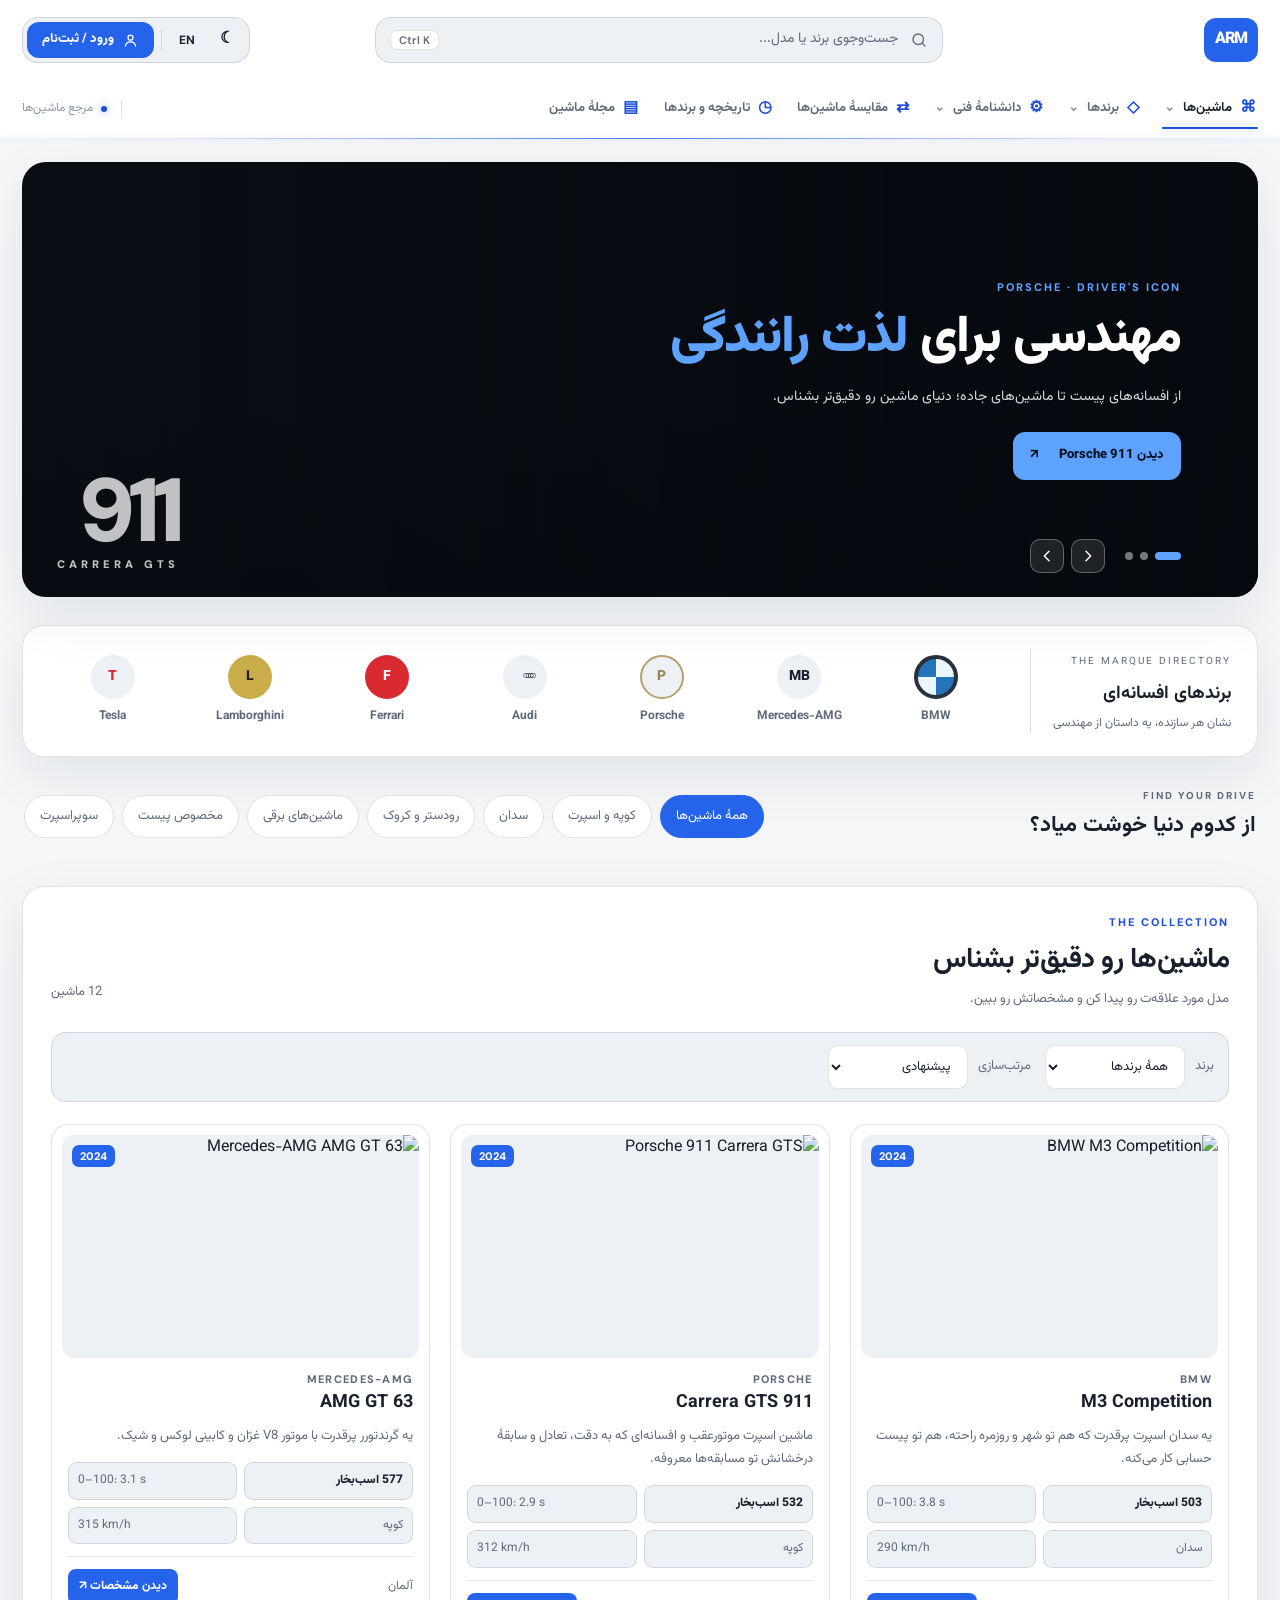
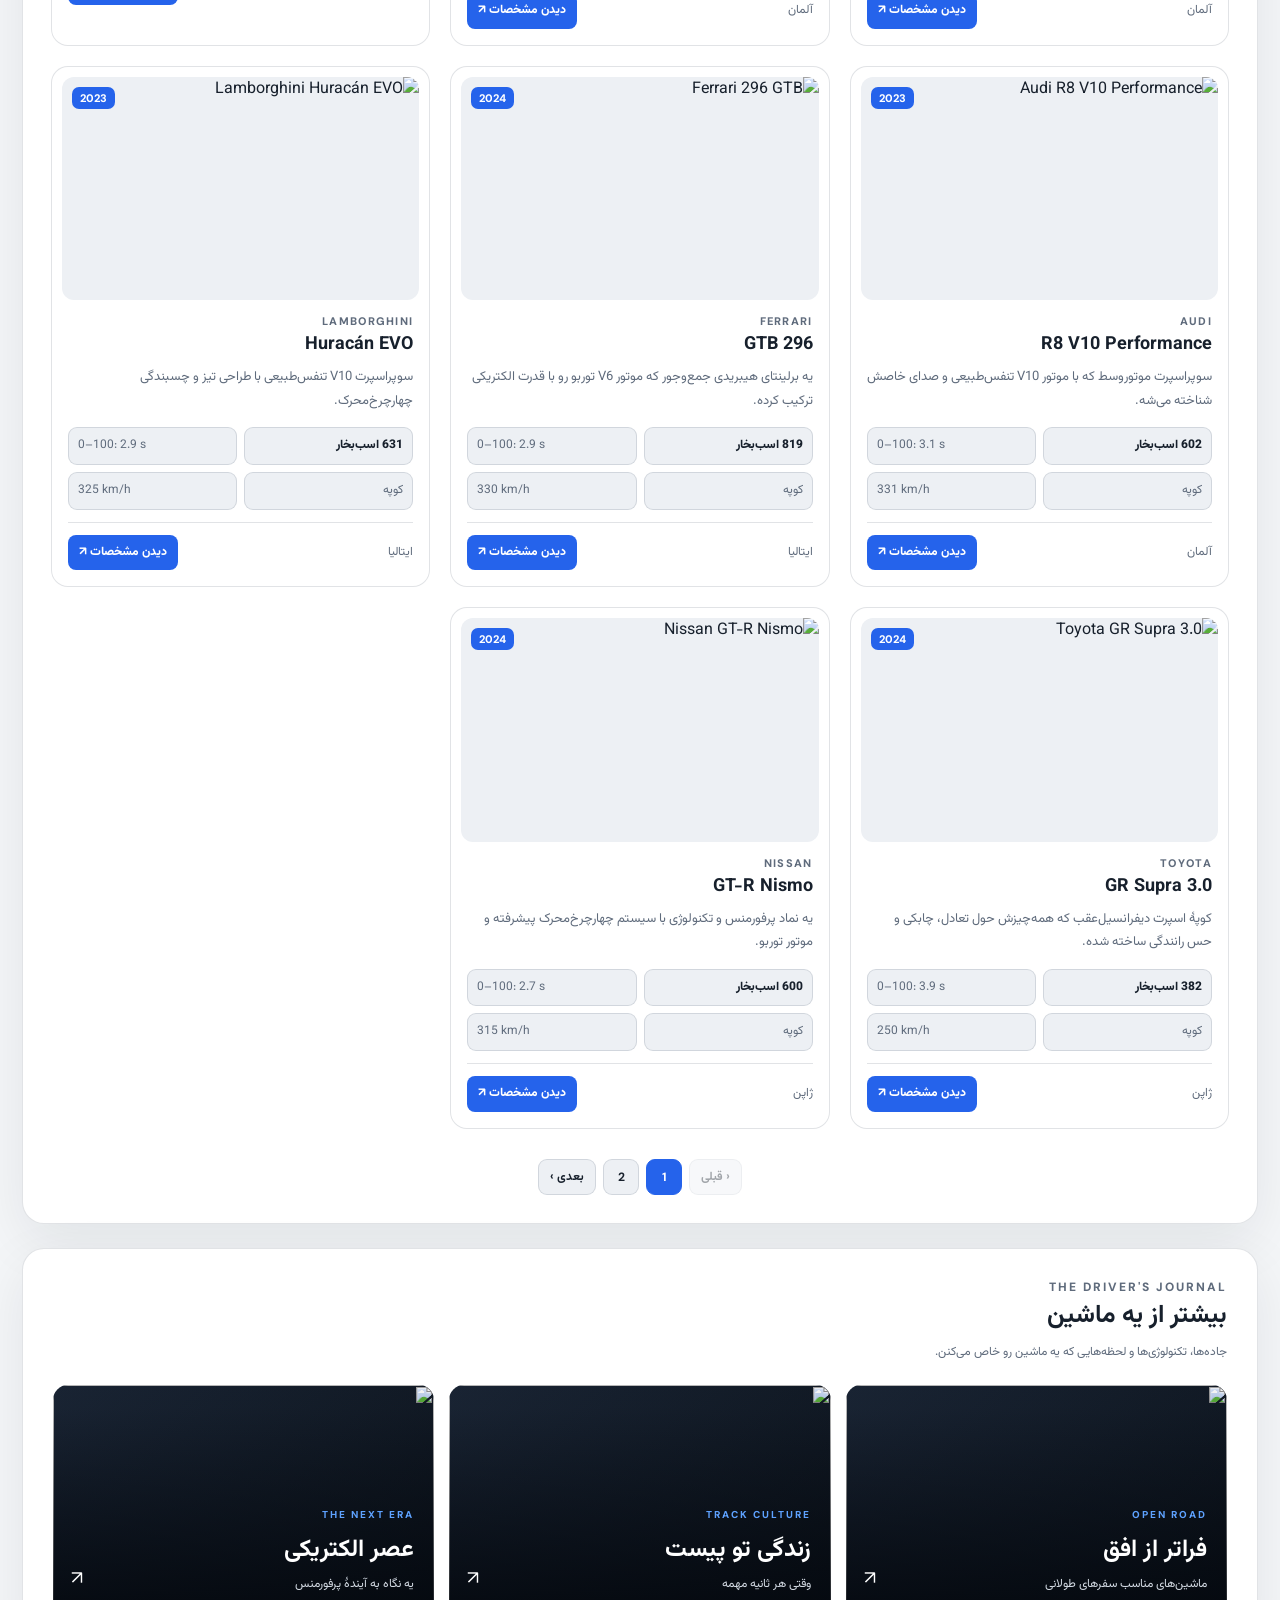
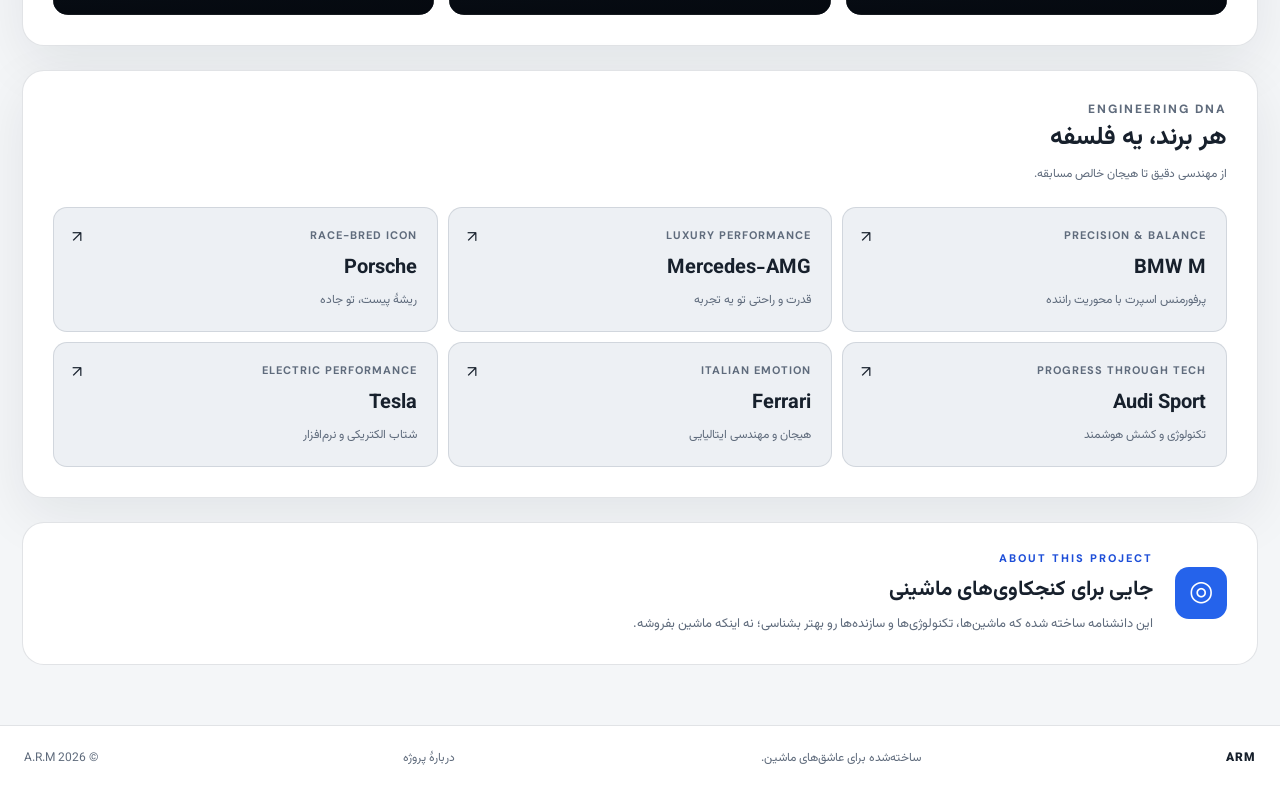
==== commit 4bc855c4: "Update index.html" ====
--- a/index.html
+++ b/index.html
@@ -3,66 +3,201 @@
 <head>
   <meta charset="UTF-8">
   <meta name="viewport" content="width=device-width, initial-scale=1.0">
-  <meta name="theme-color" content="#080b11">
+  <meta name="theme-color" content="#f4f6f8">
   <meta name="description" content="A.R.M automotive reference — car specifications, brands and engineering stories">
   <title>A.R.M — Automotive Reference</title>
+  <link rel="preconnect" href="https://fonts.googleapis.com">
+  <link rel="preconnect" href="https://fonts.gstatic.com" crossorigin>
   <link rel="preconnect" href="https://images.unsplash.com">
+  <link rel="stylesheet" href="https://fonts.googleapis.com/css2?family=DM+Sans:wght@400;500;600;700;800;900&family=Vazirmatn:wght@400;500;600;700;800;900&display=swap">
+  <script>
+    /* Runs before first paint: restore theme + language (no flash) and define image fallbacks. */
+    (function () {
+      try {
+        if (localStorage.getItem("arm-theme") === "dark") document.documentElement.classList.add("dark-mode");
+        if (localStorage.getItem("arm-language") === "en") { document.documentElement.lang = "en"; document.documentElement.dir = "ltr"; }
+      } catch (e) {}
+    })();
+    function armLogoFail(img) {
+      if (!img.dataset.retry) { img.dataset.retry = "1"; img.src = "Tracepoint.png"; return; }
+      img.style.display = "none";
+      var f = img.nextElementSibling; if (f) f.style.display = "grid";
+    }
+    function armImgFail(img) {
+      var i = document.createElement("i");
+      i.className = "brand-emblem " + (img.getAttribute("data-fallback-class") || "");
+      i.textContent = img.getAttribute("data-fallback") || "";
+      img.replaceWith(i);
+    }
+  </script>
   <link rel="stylesheet" href="style.css">
   <script src="script.js" defer></script>
 </head>
 <body>
-  <header class="site-header arm-header">
-    <a class="brand arm-brand" href="index.html" aria-label="ARM home">
-      <img class="arm-logo" src="assets/arm-logo.png" alt="ARM" onerror="if(!this.dataset.root){this.dataset.root='1';this.src='arm-logo.png'}else{this.style.display='none';this.nextElementSibling.style.display='grid'}">
-      <span class="arm-fallback" aria-hidden="true">ARM</span>
+  <header class="arm-header">
+    <a class="arm-brand" href="index.html" aria-label="A.R.M">
+      <img class="arm-logo" src="assets/Tracepoint.png" alt="A.R.M" onerror="armLogoFail(this)"><span class="arm-fallback">ARM</span>
     </a>
     <form class="header-search" id="headerSearchForm" role="search">
-      <input id="headerSearchInput" type="search" data-i18n-placeholder="searchPlaceholder" placeholder="جست‌وجوی برند یا مدل..." aria-label="جست‌وجوی خودرو">
-      <span class="search-submit-hint" aria-hidden="true">↵</span>
+      <svg class="search-icon" viewBox="0 0 24 24" aria-hidden="true"><circle cx="11" cy="11" r="7"></circle><path d="m20 20-3.5-3.5"></path></svg>
+      <input id="headerSearchInput" type="search" data-i18n-placeholder="searchPlaceholder" data-i18n-aria="searchPlaceholder" placeholder="جست‌وجوی برند یا مدل..." aria-label="جست‌وجوی برند یا مدل...">
+      <kbd class="search-kbd" aria-hidden="true">Ctrl K</kbd>
     </form>
-    <nav class="main-nav arm-nav" aria-label="ناوبری اصلی">
-      <div class="nav-dropdown-wrap"><button class="nav-link category-trigger" type="button">دسته‌بندی و فیلترها <span>⌄</span></button>
-        <div class="category-dropdown"><a href="#catalog">همه خودروها</a><a href="#brand-ribbon">برندها</a><a href="#quick-categories">نوع خودرو</a><a href="#catalog">جست‌وجو و فیلتر</a></div>
-      </div>
-      <a class="nav-link brand-nav-link" href="#brand-ribbon">برندهای محبوب</a>
-      <a class="nav-link" href="#editorial">ویژه‌ها</a>
-    </nav>
-    <div class="header-actions"><button class="language-toggle" id="languageToggle" type="button" aria-label="تغییر زبان">EN</button><a class="login-link" href="auth.html" data-i18n="login">ورود / ثبت‌نام</a></div>
+    <div class="header-actions">
+      <button class="theme-toggle" id="themeToggle" type="button" aria-label="تغییر حالت روشن و تاریک"><span class="theme-glyph">☾</span></button>
+      <button class="language-toggle" id="languageToggle" type="button" data-i18n-aria="langToggle" aria-label="تغییر زبان">EN</button>
+      <span class="actions-sep" aria-hidden="true"></span>
+      <a class="login-link" href="auth.html" data-i18n-aria="login" aria-label="ورود / ثبت‌نام"><svg viewBox="0 0 24 24" aria-hidden="true"><circle cx="12" cy="8" r="3.5"></circle><path d="M4.8 20c.6-4 3.1-6 7.2-6s6.6 2 7.2 6"></path></svg><span class="login-text" data-i18n="login">ورود / ثبت‌نام</span></a>
+    </div>
   </header>
 
+  <nav class="arm-mega-nav" aria-label="Main">
+    <div class="arm-mega-nav-inner">
+      <div class="arm-nav-item has-mega">
+        <a class="arm-nav-link is-current" href="#catalog"><span class="nav-icon" aria-hidden="true">⌘</span><span data-i18n="navCars">ماشین‌ها</span><span class="nav-chevron" aria-hidden="true">⌄</span></a>
+        <div class="arm-mega-panel cars-panel">
+          <div class="mega-intro"><span class="mega-eyebrow">EXPLORE THE COLLECTION</span><h3 data-i18n="megaCarsTitle">ماشین بعدیت رو پیدا کن</h3><p data-i18n="megaCarsText">با سبک رانندگی و کلاس ماشین، راهت رو پیدا کن.</p><a class="mega-all-link" href="#catalog" data-category="all" data-i18n="megaCarsAll">دیدن همهٔ ماشین‌ها <span>←</span></a></div>
+          <div class="mega-link-grid">
+            <button type="button" data-category="Coupe"><span class="mega-link-icon" aria-hidden="true">↗</span><span><b data-i18n="catCoupe">کوپه و اسپرت</b><small data-i18n="catCoupeSub">هیجان و هندلینگ</small></span></button>
+            <button type="button" data-category="Sedan"><span class="mega-link-icon" aria-hidden="true">▤</span><span><b data-i18n="catSedan">سدان</b><small data-i18n="catSedanSub">تعادل و راحتی</small></span></button>
+            <button type="button" data-category="Roadster"><span class="mega-link-icon" aria-hidden="true">⌁</span><span><b data-i18n="catRoadster">رودستر و کروک</b><small data-i18n="catRoadsterSub">رانندگی زیر آسمون باز</small></span></button>
+            <button type="button" data-category="Electric"><span class="mega-link-icon" aria-hidden="true">ϟ</span><span><b data-i18n="catElectric">ماشین‌های برقی</b><small data-i18n="catElectricSub">تکنولوژی نسل جدید</small></span></button>
+            <button type="button" data-category="track"><span class="mega-link-icon" aria-hidden="true">◎</span><span><b data-i18n="catTrack">مخصوص پیست</b><small data-i18n="catTrackSub">پرفورمنس خالص</small></span></button>
+            <button type="button" data-category="supercar"><span class="mega-link-icon" aria-hidden="true">✦</span><span><b data-i18n="catSupercar">سوپراسپرت</b><small data-i18n="catSupercarSub">اوج مهندسی و قدرت</small></span></button>
+          </div>
+        </div>
+      </div>
+
+      <div class="arm-nav-item has-mega">
+        <a class="arm-nav-link" href="#brand-ribbon"><span class="nav-icon" aria-hidden="true">◇</span><span data-i18n="navBrands">برندها</span><span class="nav-chevron" aria-hidden="true">⌄</span></a>
+        <div class="arm-mega-panel brands-panel">
+          <div class="mega-intro"><span class="mega-eyebrow">THE MARQUE DIRECTORY</span><h3 data-i18n="megaBrandsTitle">هر نشان، یه دنیا</h3><p data-i18n="megaBrandsText">با سازنده‌های معروف و فلسفهٔ مهندسی‌شون آشنا شو.</p><a class="mega-all-link" href="#brand-ribbon" data-i18n="megaBrandsAll">برو به فهرست برندها <span>←</span></a></div>
+          <div class="mega-brand-grid">
+            <a href="#catalog" data-brand="Porsche"><span class="brand-monogram porsche-mark">P</span><b>Porsche</b><small data-i18n="countryGermany">آلمان</small></a>
+            <a href="#catalog" data-brand="BMW"><span class="brand-monogram bmw-mark">BMW</span><b>BMW</b><small data-i18n="countryGermany">آلمان</small></a>
+            <a href="#catalog" data-brand="Mercedes-AMG"><span class="brand-monogram mercedes-mark">✳</span><b>Mercedes-AMG</b><small data-i18n="countryGermany">آلمان</small></a>
+            <a href="#catalog" data-brand="Ferrari"><span class="brand-monogram ferrari-mark">F</span><b>Ferrari</b><small data-i18n="countryItaly">ایتالیا</small></a>
+            <a href="#catalog" data-brand="Audi"><span class="brand-monogram audi-mark">○○○○</span><b>Audi</b><small data-i18n="countryGermany">آلمان</small></a>
+            <a href="#catalog" data-brand="Tesla"><span class="brand-monogram tesla-mark">T</span><b>Tesla</b><small data-i18n="countryUSA">آمریکا</small></a>
+          </div>
+        </div>
+      </div>
+
+      <div class="arm-nav-item has-mega">
+        <a class="arm-nav-link" href="#editorial"><span class="nav-icon" aria-hidden="true">⚙</span><span data-i18n="navTech">دانشنامهٔ فنی</span><span class="nav-chevron" aria-hidden="true">⌄</span></a>
+        <div class="arm-mega-panel tech-panel">
+          <div class="mega-intro"><span class="mega-eyebrow">ENGINEERING, EXPLAINED</span><h3 data-i18n="megaTechTitle">زیر پوست ماشین</h3><p data-i18n="megaTechText">تکنولوژی‌هایی که حس رانندگی رو می‌سازن؛ از موتور تا سیستم‌های هوشمند.</p></div>
+          <div class="mega-tech-list">
+            <a href="#editorial"><span>01</span><div><b data-i18n="tech1">موتور و توربوشارژر</b><small data-i18n="tech1Sub">قدرت از کجا میاد؟</small></div><i aria-hidden="true">↗</i></a>
+            <a href="#editorial"><span>02</span><div><b data-i18n="tech2">گیربکس و انتقال قدرت</b><small data-i18n="tech2Sub">مهندسی حرکت</small></div><i aria-hidden="true">↗</i></a>
+            <a href="#editorial" data-category="Electric"><span>03</span><div><b data-i18n="tech3">ماشین‌های برقی</b><small data-i18n="tech3Sub">باتری، موتور و آینده</small></div><i aria-hidden="true">↗</i></a>
+            <a href="#brand-showcase"><span>04</span><div><b data-i18n="tech4">فلسفهٔ مهندسی برندها</b><small data-i18n="tech4Sub">DNA هر سازنده</small></div><i aria-hidden="true">↗</i></a>
+          </div>
+        </div>
+      </div>
+
+      <a class="arm-nav-link" href="#catalog"><span class="nav-icon" aria-hidden="true">⇄</span><span data-i18n="navCompare">مقایسهٔ ماشین‌ها</span></a>
+      <a class="arm-nav-link nav-extra" href="#brand-showcase"><span class="nav-icon" aria-hidden="true">◷</span><span data-i18n="navHistory">تاریخچه و برندها</span></a>
+      <a class="arm-nav-link nav-extra" href="#editorial"><span class="nav-icon" aria-hidden="true">▤</span><span data-i18n="navMagazine">مجلهٔ ماشین</span></a>
+      <span class="nav-status"><i aria-hidden="true"></i><span data-i18n="navStatus">مرجع ماشین‌ها</span></span>
+    </div>
+  </nav>
+
   <main id="app">
-    <!-- بخش هیروی قدیمی با عدد 01/12 عمداً حذف شده؛ ایده‌ی بعدی این قسمت را بعداً اینجا اضافه می‌کنیم. -->
-    <section class="feature-slider" aria-label="خودروهای منتخب">
-      <div class="feature-slide active" style="--slide-image:url('https://images.unsplash.com/photo-1503376780353-7e6692767b70?auto=format&fit=crop&w=1800&q=90')">
-        <div class="feature-overlay"></div><div class="feature-copy"><span class="feature-kicker">PORSCHE · DRIVER'S ICON</span><h1>مهندسی برای <em>لذت رانندگی</em></h1><p>از افسانه‌های پیست تا خودروهای جاده؛ دنیای ماشین‌ها را دقیق‌تر بشناس.</p><a class="feature-cta" href="index.html?car=porsche-911">کشف Porsche 911 <span>↗</span></a></div><div class="feature-model">911<small>CARRERA GTS</small></div>
-      </div>
-      <div class="feature-slide" style="--slide-image:url('https://images.unsplash.com/photo-1555215695-3004980ad54e?auto=format&fit=crop&w=1800&q=90')">
-        <div class="feature-overlay"></div><div class="feature-copy"><span class="feature-kicker">BMW M · TRACK DNA</span><h1>قدرتی با امضای <em>M</em></h1><p>تعادل میان عملکرد روزمره و هیجان رانندگی اسپرت.</p><a class="feature-cta" href="index.html?car=bmw-m3-g80">کشف BMW M3 <span>↗</span></a></div><div class="feature-model">M3<small>COMPETITION</small></div>
-      </div>
-      <div class="feature-slide" style="--slide-image:url('https://images.unsplash.com/photo-1618843479313-40f8afb4b4d8?auto=format&fit=crop&w=1800&q=90')">
-        <div class="feature-overlay"></div><div class="feature-copy"><span class="feature-kicker">MERCEDES-AMG · PERFORMANCE</span><h1>لوکس، با قلبی <em>وحشی</em></h1><p>روایت فناوری، طراحی و قدرت در خودروهای پرفورمنس.</p><a class="feature-cta" href="index.html?car=mercedes-amg-gt">کشف Mercedes-AMG <span>↗</span></a></div><div class="feature-model">AMG<small>PERFORMANCE</small></div>
-      </div>
-      <div class="feature-controls"><div class="feature-dots"><button class="active" aria-label="اسلاید ۱" data-feature-slide="0"></button><button aria-label="اسلاید ۲" data-feature-slide="1"></button><button aria-label="اسلاید ۳" data-feature-slide="2"></button></div><div class="feature-arrows"><button type="button" data-feature-prev aria-label="قبلی">‹</button><button type="button" data-feature-next aria-label="بعدی">›</button></div></div>
-    </section>
-    <section class="brand-ribbon" id="brand-ribbon"><div class="brand-ribbon-heading"><span>THE MARQUE DIRECTORY</span><h2>برندهای افسانه‌ای</h2><p>نشان هر سازنده، داستانی از مهندسی</p></div><div class="brand-logos">
-      <a href="#catalog" data-brand="BMW"><img src="assets/brands/bmw.svg" alt="BMW" onerror="this.outerHTML='<i class='brand-emblem bmw'>BMW</i>'"><span>BMW</span></a>
-      <a href="#catalog" data-brand="Mercedes-AMG"><img src="assets/brands/mercedes-benz.svg" alt="Mercedes-Benz" onerror="this.outerHTML='<i class='brand-emblem'>MB</i>'"><span>Mercedes-Benz</span></a>
-      <a href="#catalog" data-brand="Porsche"><img src="assets/brands/porsche.svg" alt="Porsche" onerror="this.outerHTML='<i class='brand-emblem porsche'>P</i>'"><span>Porsche</span></a>
-      <a href="#catalog" data-brand="Audi"><img src="assets/brands/audi.svg" alt="Audi" onerror="this.outerHTML='<i class='brand-emblem audi'>○○○○</i>'"><span>Audi</span></a>
-      <a href="#catalog" data-brand="Ferrari"><img src="assets/brands/ferrari.svg" alt="Ferrari" onerror="this.outerHTML='<i class='brand-emblem ferrari'>F</i>'"><span>Ferrari</span></a>
-      <a href="#catalog" data-brand="Lamborghini"><img src="assets/brands/lamborghini.svg" alt="Lamborghini" onerror="this.outerHTML='<i class='brand-emblem lambo'>L</i>'"><span>Lamborghini</span></a>
-      <a href="#catalog" data-brand="Tesla"><img src="assets/brands/tesla.svg" alt="Tesla" onerror="this.outerHTML='<i class='brand-emblem tesla'>T</i>'"><span>Tesla</span></a>
-    </div></section>
-    <section class="quick-categories" id="quick-categories"><div><p class="section-kicker">FIND YOUR DRIVE</p><h2>از چه دنیایی خوشت می‌آید؟</h2></div><div class="category-chips"><button class="selected" data-category="all">همه خودروها</button><button data-category="Coupe">کوپه و اسپرت</button><button data-category="Sedan">سدان</button><button data-category="Roadster">رودستر و روباز</button><button data-category="Electric">برقی</button><button data-category="track">مخصوص پیست</button><button data-category="desert">آفرود و کویر</button></div></section>
-    <section class="catalog-section" id="catalog"><div class="section-heading"><div><p class="section-kicker" data-i18n="collectionKicker">THE COLLECTION</p><h2 data-i18n="collectionTitle">خودروها را دقیق‌تر بشناس</h2><p class="section-subtitle" data-i18n="collectionSubtitle">مدل موردعلاقه‌ات را پیدا کن و مشخصاتش را بررسی کن.</p></div><span class="result-count" id="resultCount">12 خودرو</span></div>
-      <div class="toolbar"><label class="search-box"><span class="search-icon" aria-hidden="true">⌕</span><input id="searchInput" type="search" autocomplete="off" data-i18n-placeholder="searchPlaceholder" placeholder="جست‌وجوی برند یا مدل..."><kbd>⌘ K</kbd></label><label class="filter-label"><span data-i18n="brandFilter">برند</span><select id="brandFilter" aria-label="فیلتر برند"><option value="all" data-i18n="allBrands">همه برندها</option></select></label><label class="filter-label"><span data-i18n="sortLabel">ترتیب</span><select id="sortSelect"><option value="featured" data-i18n="sortFeatured">پیشنهادی</option><option value="name" data-i18n="sortName">نام خودرو</option><option value="year" data-i18n="sortYear">سال تولید</option><option value="power" data-i18n="sortPower">قدرت موتور</option></select></label></div>
-      <div class="car-grid" id="carGrid" aria-live="polite"></div><div class="empty-state hidden" id="emptyState"><div class="empty-icon">⌕</div><h3 data-i18n="emptyTitle">خودرویی پیدا نشد</h3><p data-i18n="emptyText">عبارت جست‌وجو یا فیلتر برند را تغییر بده.</p><button class="button button-secondary" id="resetFilters" data-i18n="resetFilters">پاک کردن فیلترها</button></div><nav class="pagination" id="pagination" aria-label="صفحه‌بندی"></nav>
-    </section>
-    <section class="editorial-row" id="editorial"><div class="editorial-heading"><div><p class="section-kicker">THE DRIVER'S JOURNAL</p><h2>بیشتر از یک ماشین</h2><p>مسیرها، فناوری‌ها و لحظه‌هایی که خودرو را خاص می‌کنند.</p></div></div><div class="editorial-cards"><a class="editorial-card" href="#catalog"><img src="https://images.unsplash.com/photo-1500530855697-b586d89ba3ee?auto=format&fit=crop&w=800&q=85" alt="جاده کوهستانی"><span>OPEN ROAD</span><strong>فراتر از افق</strong><small>خودروهای مناسب سفرهای طولانی</small><i>↗</i></a><a class="editorial-card" href="#catalog"><img src="https://images.unsplash.com/photo-1511919884226-fd3cad34687c?auto=format&fit=crop&w=800&q=85" alt="خودروی اسپرت"><span>TRACK CULTURE</span><strong>زندگی در پیست</strong><small>وقتی هر ثانیه اهمیت دارد</small><i>↗</i></a><a class="editorial-card" href="#catalog"><img src="https://images.unsplash.com/photo-1593941707882-a5bba14938c7?auto=format&fit=crop&w=800&q=85" alt="خودروی برقی"><span>THE NEXT ERA</span><strong>عصر الکتریکی</strong><small>نگاهی به آینده‌ی عملکرد</small><i>↗</i></a></div></section>
-    <section class="brand-showcase"><div class="editorial-heading"><div><p class="section-kicker">ENGINEERING DNA</p><h2>هر برند، یک فلسفه</h2><p>از مهندسی دقیق تا هیجان خالص مسابقه.</p></div></div><div class="showcase-grid"><a href="#catalog" data-brand="BMW"><span>PRECISION & BALANCE</span><b>BMW M</b><small>عملکرد اسپرت با تمرکز بر راننده</small><i>↗</i></a><a href="#catalog" data-brand="Mercedes-AMG"><span>LUXURY PERFORMANCE</span><b>Mercedes-AMG</b><small>قدرت و آسایش در یک تجربه</small><i>↗</i></a><a href="#catalog" data-brand="Porsche"><span>RACE-BRED ICON</span><b>Porsche</b><small>میراث پیست در جاده</small><i>↗</i></a><a href="#catalog" data-brand="Audi"><span>PROGRESS THROUGH TECH</span><b>Audi Sport</b><small>فناوری و کشش هوشمند</small><i>↗</i></a><a href="#catalog" data-brand="Ferrari"><span>ITALIAN EMOTION</span><b>Ferrari</b><small>هیجان و مهندسی ایتالیایی</small><i>↗</i></a><a href="#catalog" data-brand="Tesla"><span>ELECTRIC PERFORMANCE</span><b>Tesla</b><small>شتاب الکتریکی و نرم‌افزار</small><i>↗</i></a></div></section>
-    <section class="about-strip" id="about"><div class="about-icon">◎</div><div><p class="section-kicker">ABOUT THIS PROJECT</p><h2>یک مرجع برای کنجکاوی‌های خودرویی</h2><p>این دانشنامه برای شناخت خودروها، فناوری‌ها و سازندگان ساخته می‌شود؛ نه برای فروش خودرو.</p></div></section>
+    <section class="feature-slider" aria-label="Featured cars">
+      <div class="feature-slide active" style="--slide-image:url('assets/banners/porche.avif')">
+        <div class="feature-overlay"></div>
+        <div class="feature-copy"><span class="feature-kicker">PORSCHE · DRIVER'S ICON</span><h1 data-i18n="s1Title">مهندسی برای <em>لذت رانندگی</em></h1><p data-i18n="s1Text">از افسانه‌های پیست تا ماشین‌های جاده؛ دنیای ماشین رو دقیق‌تر بشناس.</p><a class="feature-cta" href="index.html?car=porsche-911" data-i18n="s1Cta">دیدن Porsche 911 <span>↗</span></a></div>
+        <div class="feature-model">911<small>CARRERA GTS</small></div>
+      </div>
+      <div class="feature-slide" style="--slide-image:url('assets/banners/BMW.avif')">
+        <div class="feature-overlay"></div>
+        <div class="feature-copy"><span class="feature-kicker">BMW M · TRACK DNA</span><h1 data-i18n="s2Title">قدرتی با امضای <em>M</em></h1><p data-i18n="s2Text">تعادل بین یه ماشین روزمره و هیجان رانندگی اسپرت.</p><a class="feature-cta" href="index.html?car=bmw-m3-g80" data-i18n="s2Cta">دیدن BMW M3 <span>↗</span></a></div>
+        <div class="feature-model">M3<small>COMPETITION</small></div>
+      </div>
+      <div class="feature-slide" style="--slide-image:url('assets/banners/Benz.avif')">
+        <div class="feature-overlay"></div>
+        <div class="feature-copy"><span class="feature-kicker">MERCEDES-AMG · PERFORMANCE</span><h1 data-i18n="s3Title">لوکس، با قلبی <em>وحشی</em></h1><p data-i18n="s3Text">داستان تکنولوژی، طراحی و قدرت تو ماشین‌های پرفورمنس.</p><a class="feature-cta" href="index.html?car=mercedes-amg-gt" data-i18n="s3Cta">دیدن Mercedes-AMG <span>↗</span></a></div>
+        <div class="feature-model">AMG<small>PERFORMANCE</small></div>
+      </div>
+      <div class="feature-controls">
+        <div class="feature-dots"><button class="active" aria-label="1" data-feature-slide="0"></button><button aria-label="2" data-feature-slide="1"></button><button aria-label="3" data-feature-slide="2"></button></div>
+        <div class="feature-arrows"><button type="button" data-feature-prev data-i18n-aria="prevSlide" aria-label="قبلی"><svg viewBox="0 0 24 24" aria-hidden="true"><path d="M15 5l-7 7 7 7"></path></svg></button><button type="button" data-feature-next data-i18n-aria="nextSlide" aria-label="بعدی"><svg viewBox="0 0 24 24" aria-hidden="true"><path d="M9 5l7 7-7 7"></path></svg></button></div>
+      </div>
+    </section>
+
+    <section class="brand-ribbon" id="brand-ribbon">
+      <div class="brand-ribbon-heading"><span>THE MARQUE DIRECTORY</span><h2 data-i18n="ribbonTitle">برندهای افسانه‌ای</h2><p data-i18n="ribbonText">نشان هر سازنده، یه داستان از مهندسی</p></div>
+      <div class="brand-logos">
+        <a href="#catalog" data-brand="BMW"><img src="assets/brands/bmw.svg" alt="BMW" data-fallback="BMW" data-fallback-class="bmw" onerror="armImgFail(this)"><span>BMW</span></a>
+        <a href="#catalog" data-brand="Mercedes-AMG"><img src="assets/brands/mercedes-benz.svg" alt="Mercedes-AMG" data-fallback="MB" onerror="armImgFail(this)"><span>Mercedes-AMG</span></a>
+        <a href="#catalog" data-brand="Porsche"><img src="assets/brands/porsche.svg" alt="Porsche" data-fallback="P" data-fallback-class="porsche" onerror="armImgFail(this)"><span>Porsche</span></a>
+        <a href="#catalog" data-brand="Audi"><img src="assets/brands/audi.svg" alt="Audi" data-fallback="○○○○" data-fallback-class="audi" onerror="armImgFail(this)"><span>Audi</span></a>
+        <a href="#catalog" data-brand="Ferrari"><img src="assets/brands/ferrari.svg" alt="Ferrari" data-fallback="F" data-fallback-class="ferrari" onerror="armImgFail(this)"><span>Ferrari</span></a>
+        <a href="#catalog" data-brand="Lamborghini"><img src="assets/brands/lamborghini.png" alt="Lamborghini" data-fallback="L" data-fallback-class="lambo" onerror="armImgFail(this)"><span>Lamborghini</span></a>
+        <a href="#catalog" data-brand="Tesla"><img src="assets/brands/tesla.svg" alt="Tesla" data-fallback="T" data-fallback-class="tesla" onerror="armImgFail(this)"><span>Tesla</span></a>
+      </div>
+    </section>
+
+    <section class="quick-categories" id="quick-categories">
+      <div><p class="section-kicker">FIND YOUR DRIVE</p><h2 data-i18n="quickTitle">از کدوم دنیا خوشت میاد؟</h2></div>
+      <div class="category-chips">
+        <button class="selected" type="button" data-category="all" data-i18n="catAll">همهٔ ماشین‌ها</button>
+        <button type="button" data-category="Coupe" data-i18n="catCoupe">کوپه و اسپرت</button>
+        <button type="button" data-category="Sedan" data-i18n="catSedan">سدان</button>
+        <button type="button" data-category="Roadster" data-i18n="catRoadster">رودستر و کروک</button>
+        <button type="button" data-category="Electric" data-i18n="catElectric">ماشین‌های برقی</button>
+        <button type="button" data-category="track" data-i18n="catTrack">مخصوص پیست</button>
+        <button type="button" data-category="supercar" data-i18n="catSupercar">سوپراسپرت</button>
+      </div>
+    </section>
+
+    <section class="catalog-section" id="catalog">
+      <div class="section-heading">
+        <div><p class="section-kicker">THE COLLECTION</p><h2 data-i18n="collectionTitle">ماشین‌ها رو دقیق‌تر بشناس</h2><p class="section-subtitle" data-i18n="collectionSubtitle">مدل مورد علاقه‌ت رو پیدا کن و مشخصاتش رو ببین.</p></div>
+        <span class="result-count" id="resultCount" aria-live="polite"></span>
+      </div>
+      <div class="toolbar">
+        <label class="filter-label"><span data-i18n="brandFilter">برند</span><select id="brandFilter"><option value="all">همه برندها</option></select></label>
+        <label class="filter-label"><span data-i18n="sortLabel">مرتب‌سازی</span><select id="sortSelect"><option value="featured" data-i18n="sortFeatured">پیشنهادی</option><option value="name" data-i18n="sortName">اسم ماشین</option><option value="year" data-i18n="sortYear">سال ساخت</option><option value="power" data-i18n="sortPower">قدرت موتور</option></select></label>
+      </div>
+      <div class="car-grid" id="carGrid" aria-live="polite"></div>
+      <div class="empty-state hidden" id="emptyState"><div class="empty-icon" aria-hidden="true">⌕</div><h3 data-i18n="emptyTitle">ماشینی پیدا نشد</h3><p data-i18n="emptyText">عبارت جست‌وجو یا فیلترها رو عوض کن.</p><button class="button button-secondary" id="resetFilters" type="button" data-i18n="resetFilters">پاک کردن فیلترها</button></div>
+      <nav class="pagination" id="pagination" aria-label="Pagination"></nav>
+    </section>
+
+    <section class="editorial-row" id="editorial">
+      <div class="editorial-heading"><div><p class="section-kicker">THE DRIVER'S JOURNAL</p><h2 data-i18n="edTitle">بیشتر از یه ماشین</h2><p data-i18n="edText">جاده‌ها، تکنولوژی‌ها و لحظه‌هایی که یه ماشین رو خاص می‌کنن.</p></div></div>
+      <div class="editorial-cards">
+        <a class="editorial-card" href="#catalog" data-category="Sedan"><img src="assets/banners/Horizon.avif" alt="" loading="lazy"><span>OPEN ROAD</span><strong data-i18n="ed1Title">فراتر از افق</strong><small data-i18n="ed1Text">ماشین‌های مناسب سفرهای طولانی</small><i aria-hidden="true">↗</i></a>
+        <a class="editorial-card" href="#catalog" data-category="track"><img src="assets/banners/Track.avif" alt="" loading="lazy"><span>TRACK CULTURE</span><strong data-i18n="ed2Title">زندگی تو پیست</strong><small data-i18n="ed2Text">وقتی هر ثانیه مهمه</small><i aria-hidden="true">↗</i></a>
+        <a class="editorial-card" href="#catalog" data-category="Electric"><img src="assets/banners/The-Electric-Age.avif" alt="" loading="lazy"><span>THE NEXT ERA</span><strong data-i18n="ed3Title">عصر الکتریکی</strong><small data-i18n="ed3Text">یه نگاه به آیندهٔ پرفورمنس</small><i aria-hidden="true">↗</i></a>
+      </div>
+    </section>
+
+    <section class="brand-showcase" id="brand-showcase">
+      <div class="editorial-heading"><div><p class="section-kicker">ENGINEERING DNA</p><h2 data-i18n="shTitle">هر برند، یه فلسفه</h2><p data-i18n="shText">از مهندسی دقیق تا هیجان خالص مسابقه.</p></div></div>
+      <div class="showcase-grid">
+        <a href="#catalog" data-brand="BMW"><span>PRECISION &amp; BALANCE</span><b>BMW M</b><small data-i18n="sh1">پرفورمنس اسپرت با محوریت راننده</small><i aria-hidden="true">↗</i></a>
+        <a href="#catalog" data-brand="Mercedes-AMG"><span>LUXURY PERFORMANCE</span><b>Mercedes-AMG</b><small data-i18n="sh2">قدرت و راحتی تو یه تجربه</small><i aria-hidden="true">↗</i></a>
+        <a href="#catalog" data-brand="Porsche"><span>RACE-BRED ICON</span><b>Porsche</b><small data-i18n="sh3">ریشهٔ پیست، تو جاده</small><i aria-hidden="true">↗</i></a>
+        <a href="#catalog" data-brand="Audi"><span>PROGRESS THROUGH TECH</span><b>Audi Sport</b><small data-i18n="sh4">تکنولوژی و کشش هوشمند</small><i aria-hidden="true">↗</i></a>
+        <a href="#catalog" data-brand="Ferrari"><span>ITALIAN EMOTION</span><b>Ferrari</b><small data-i18n="sh5">هیجان و مهندسی ایتالیایی</small><i aria-hidden="true">↗</i></a>
+        <a href="#catalog" data-brand="Tesla"><span>ELECTRIC PERFORMANCE</span><b>Tesla</b><small data-i18n="sh6">شتاب الکتریکی و نرم‌افزار</small><i aria-hidden="true">↗</i></a>
+      </div>
+    </section>
+
+    <section class="about-strip" id="about">
+      <div class="about-icon" aria-hidden="true">◎</div>
+      <div><p class="section-kicker">ABOUT THIS PROJECT</p><h2 data-i18n="aboutStripTitle">جایی برای کنجکاوی‌های ماشینی</h2><p data-i18n="aboutStripText">این دانشنامه ساخته شده که ماشین‌ها، تکنولوژی‌ها و سازنده‌ها رو بهتر بشناسی؛ نه اینکه ماشین بفروشه.</p></div>
+    </section>
   </main>
 
-  <footer class="site-footer"><a class="footer-arm" href="index.html">ARM</a><p>ساخته‌شده برای کنجکاوی‌های خودرویی.</p><a href="#about">درباره پروژه</a><span>© <span id="yearNow"></span> A.R.M</span></footer>
+  <footer class="site-footer">
+    <a class="footer-arm" href="index.html">ARM</a>
+    <p data-i18n="footerMade">ساخته‌شده برای عاشق‌های ماشین.</p>
+    <a href="#about" data-i18n="footerAbout">دربارهٔ پروژه</a>
+    <span>© <span id="yearNow"></span> A.R.M</span>
+  </footer>
 </body>
 </html>
--- a/style.css
+++ b/style.css
@@ -1,205 +1,691 @@
-@import url('https://fonts.googleapis.com/css2?family=DM+Sans:wght@400;500;600;700&family=Vazirmatn:wght@400;500;600;700;800&display=swap');
-
+/* ============================================================
+   A.R.M — Automotive Reference · style.css
+   One pass, no overrides: tokens → base → header → nav → home → catalogue → detail → auth
+   Works in RTL (fa) and LTR (en) via logical properties.
+   Fonts are loaded with <link> tags in the HTML <head>.
+   ============================================================ */
+
+/* ---------- Tokens ---------- */
 :root {
-  --bg: #080b11; --panel: #10151e; --panel-2: #141b26; --line: #252e3b;
-  --text: #f2f5fa; --muted: #9aa7b9; --blue: #2587ff; --blue-bright: #45a0ff;
-  --blue-soft: rgba(37,135,255,.13); --radius: 16px; --content: 1240px;
-}
+  --bg: #f4f6f8;
+  --surface: #ffffff;
+  --surface2: #edf0f4;
+  --text: #17202c;
+  --muted: #5f6b7c;
+  --line: rgba(30, 45, 65, .13);
+  /* Brand accent — change these 4 lines to re-color the whole site.
+     Green option:  --accent:#0f9d58; --accent-text:#0b7a44; --accent-rgb:15,157,88; dark text #5fd69a; bright #3ddc84 */
+  --accent: #2563eb;
+  --accent-ink: #ffffff;
+  --accent-text: #1d4ed8;           /* readable accent for text on light surfaces */
+  --accent-rgb: 37, 99, 235;
+  --accent-bright: #5ea2ff;         /* accent on always-dark areas (nav, slider, photo cards) */
+  --accent-bright-rgb: 94, 162, 255;
+  --bar: #ffffff;                   /* header + nav share this ONE flat color */
+  --nav-text: #5f6b7c;
+  --nav-text-hover: #17202c;
+  --nav-muted: #8a96a6;
+  --bar-line-rgb: 37, 99, 235;
+  --shadow: 0 18px 55px rgba(17, 28, 44, .08);
+  --content: 1320px;
+  --ease: cubic-bezier(.22, 1, .36, 1);
+  --spring: cubic-bezier(.34, 1.56, .64, 1);
+  color-scheme: light;
+}
+html.dark-mode {
+  --bg: #080b10;
+  --surface: #101720;
+  --surface2: #18212d;
+  --text: #f2f5f9;
+  --muted: #a3afbf;
+  --line: rgba(255, 255, 255, .11);
+  --accent-text: #7db4ff;
+  --bar: #0c1118;
+  --nav-text: #b4bfcc;
+  --nav-text-hover: #f3f6fa;
+  --nav-muted: #8391a3;
+  --bar-line-rgb: 94, 162, 255;
+  --shadow: 0 20px 60px rgba(0, 0, 0, .3);
+  color-scheme: dark;
+}
+
+/* Always-dark areas use the brighter accent with dark ink for contrast */
+.arm-mega-panel, .feature-slider, .editorial-card, .dt-hero-media { --accent: var(--accent-bright); --accent-ink: #06101f; --accent-rgb: var(--accent-bright-rgb); }
+
+/* ---------- Base ---------- */
 * { box-sizing: border-box; }
-html { scroll-behavior: smooth; }
-body { margin: 0; background: var(--bg); color: var(--text); font-family: "Vazirmatn","DM Sans",sans-serif; line-height: 1.65; }
-body[dir="ltr"] { font-family: "DM Sans","Vazirmatn",sans-serif; }
+html { scroll-behavior: smooth; scroll-padding-top: 96px; }
+body {
+  margin: 0;
+  background: var(--bg);
+  color: var(--text);
+  font-family: "Vazirmatn", "DM Sans", sans-serif;
+  line-height: 1.65;
+  transition: background .3s, color .3s;
+}
+html[dir="ltr"] body { font-family: "DM Sans", "Vazirmatn", sans-serif; }
 a { color: inherit; text-decoration: none; }
-button, input, select { font: inherit; }
+h1, h2, h3, p { margin-top: 0; }
+button, input, select { font: inherit; color: inherit; }
 button, select { cursor: pointer; }
-button:focus-visible, a:focus-visible, input:focus-visible, select:focus-visible { outline: 2px solid var(--blue-bright); outline-offset: 3px; }
-.site-header { height: 78px; padding: 0 max(24px, calc((100% - var(--content))/2)); display:flex; align-items:center; gap:38px; border-bottom:1px solid #202a37; background:rgba(8,11,17,.91); position:sticky; top:0; z-index:10; backdrop-filter:blur(18px); }
-.brand { display:flex; align-items:center; gap:11px; flex-shrink:0; }
-.brand-mark { width:42px; height:42px; border-radius:12px; display:grid; place-items:center; font:800 20px "DM Sans",sans-serif; letter-spacing:-3px; background:linear-gradient(140deg,#3197ff,#0754c9); box-shadow:0 5px 25px #1674ff38; }
-.brand-mark span { color:#c9e5ff; }
-.brand-copy { display:flex; flex-direction:column; line-height:1.25; }
-.brand-copy strong { font:700 17px "DM Sans",sans-serif; letter-spacing:.2px; }
-.brand-copy small { color:var(--muted); font-size:10px; margin-top:4px; }
-.main-nav { display:flex; gap:26px; align-items:center; flex:1; }
-.nav-link { color:#9ca8b9; font-size:13px; transition:color .2s; }
-.nav-link:hover,.nav-link.active { color:#fff; }
-.header-actions { display:flex; align-items:center; gap:14px; }
-.language-toggle { color:#dbeaff; background:#151e2b; border:1px solid #2b3d53; border-radius:9px; padding:7px 12px; font:700 12px "DM Sans",sans-serif; }
-.github-link { display:flex; gap:12px; align-items:center; background:var(--blue); border-radius:9px; padding:9px 14px; font-size:12px; font-weight:700; transition:background .2s; }
-.github-link:hover { background:#4b9aff; }
-.hero { max-width:var(--content); margin:0 auto; min-height:340px; padding:54px 24px 40px; display:grid; grid-template-columns:1.15fr .85fr; align-items:center; position:relative; overflow:hidden; }
-.hero-content { position:relative; z-index:2; }
-.eyebrow { display:flex; align-items:center; gap:9px; color:#8abfff; font-size:12px; margin-bottom:17px; }
-.eyebrow-dot { width:7px; height:7px; background:var(--blue); border-radius:50%; box-shadow:0 0 14px var(--blue); }
-h1,h2,h3,p { margin-top:0; }
-.hero h1 { font-size:clamp(36px,4.4vw,58px); line-height:1.22; letter-spacing:-1.8px; margin-bottom:15px; font-weight:800; }
-.hero h1 span { color:var(--blue-bright); }
-.hero-description { max-width:520px; color:#9eacbf; font-size:14px; margin-bottom:30px; }
-.hero-stats { display:flex; gap:35px; }
-.hero-stats div { display:flex; flex-direction:column; gap:2px; }
-.hero-stats strong { font:700 22px "DM Sans",sans-serif; }
-.hero-stats span { color:#8795a8; font-size:11px; }
-.hero-art { min-height:260px; position:relative; display:grid; place-items:center; }
-.hero-blue-glow { width:270px; height:170px; background:#086eff; filter:blur(100px); opacity:.22; position:absolute; }
-.hero-ring { position:absolute; border:1px solid #243b58; border-radius:50%; transform:rotate(-22deg); }
-.ring-one { width:340px; height:190px; }
-.ring-two { width:280px; height:140px; border-color:#245b94; }
-.hero-orbit-label { position:absolute; right:7%; top:13%; color:#617d9e; letter-spacing:3px; font:600 9px "DM Sans",sans-serif; }
-.hero-number { position:relative; font:800 74px "DM Sans",sans-serif; letter-spacing:-6px; color:#e8f3ff; text-shadow:0 0 40px #2587ff45; }
-.hero-number span { font-size:25px; color:var(--blue); letter-spacing:0; }
-.catalog-section { max-width:var(--content); margin:0 auto; padding:30px 24px 70px; }
-.section-heading { display:flex; justify-content:space-between; align-items:end; gap:20px; margin-bottom:24px; }
-.section-kicker { color:var(--blue-bright); font:700 10px "DM Sans",sans-serif; letter-spacing:2px; margin-bottom:7px; }
-.section-heading h2,.about-strip h2 { font-size:25px; letter-spacing:-.5px; margin-bottom:5px; }
-.section-subtitle { color:var(--muted); font-size:12px; margin-bottom:0; }
-.result-count { color:#aebbd0; font-size:12px; padding-bottom:7px; white-space:nowrap; }
-.toolbar { display:flex; align-items:center; gap:12px; padding:13px; border:1px solid var(--line); background:#0d121a; border-radius:13px; margin-bottom:23px; }
-.search-box { display:flex; align-items:center; gap:10px; min-width:180px; flex:1; padding:0 12px; background:#141b25; border:1px solid #263243; border-radius:9px; height:43px; }
-.search-icon { color:#83bfff; font-size:26px; line-height:1; }
-.search-box input { width:100%; min-width:0; background:transparent; color:var(--text); border:0; outline:0; font-size:12px; }
-.search-box input::placeholder { color:#758398; }
-kbd { color:#758398; border:1px solid #334052; border-radius:5px; padding:1px 5px; font:10px "DM Sans",sans-serif; white-space:nowrap; }
-.filter-label { display:flex; align-items:center; gap:10px; color:#94a3b7; font-size:11px; white-space:nowrap; }
-.filter-label select { background:#141b25; border:1px solid #263243; border-radius:9px; color:#dbe5f3; padding:10px 12px; min-width:118px; font-size:11px; }
-.car-grid { display:grid; grid-template-columns:repeat(4,minmax(0,1fr)); gap:17px; }
-.car-card { background:linear-gradient(160deg,#151c27,#10151d 70%); border:1px solid #202a38; border-radius:14px; overflow:hidden; min-width:0; transition:transform .22s,border-color .22s,box-shadow .22s; }
-.car-card:hover { transform:translateY(-4px); border-color:#2c69a9; box-shadow:0 12px 35px #0005; }
-.car-image-wrap { height:155px; background:#192331; position:relative; overflow:hidden; }
-.car-image { width:100%; height:100%; object-fit:cover; display:block; transition:transform .5s; }
-.car-card:hover .car-image { transform:scale(1.045); }
-.car-year { position:absolute; top:11px; inset-inline-start:11px; background:#080b11d9; border:1px solid #ffffff1a; color:#cde5ff; border-radius:7px; padding:4px 8px; font:600 10px "DM Sans",sans-serif; backdrop-filter:blur(8px); }
-.car-body { padding:15px; }
-.car-brand { color:var(--blue-bright); font:700 10px "DM Sans",sans-serif; letter-spacing:1.2px; text-transform:uppercase; margin-bottom:3px; }
-.car-name { font-size:16px; font-weight:700; line-height:1.4; margin-bottom:11px; }
-.car-summary { color:#91a0b4; font-size:11px; min-height:38px; margin-bottom:14px; }
-.spec-pills { display:flex; flex-wrap:wrap; gap:6px; margin-bottom:15px; }
-.spec-pill { font-size:10px; color:#b7c7db; border:1px solid #2a3544; border-radius:6px; padding:4px 7px; background:#161f2b; }
-.card-bottom { display:flex; align-items:center; justify-content:space-between; gap:8px; border-top:1px solid #26303d; padding-top:12px; }
-.card-category { color:#8190a4; font-size:10px; }
-.details-link { color:#eaf4ff; background:#1269d8; border-radius:7px; padding:7px 10px; font-size:11px; font-weight:700; white-space:nowrap; transition:background .2s; }
-.details-link:hover { background:#2787ff; }
-.pagination { display:flex; justify-content:center; align-items:center; flex-wrap:wrap; gap:7px; margin-top:30px; }
-.page-button { min-width:35px; height:35px; padding:0 10px; border-radius:8px; border:1px solid #2a3545; background:#111822; color:#aab8cb; font:600 11px "DM Sans",sans-serif; }
-.page-button:hover,.page-button.current { background:var(--blue); border-color:var(--blue); color:white; }
-.page-button:disabled { opacity:.35; cursor:not-allowed; }
-.empty-state { text-align:center; padding:65px 20px; border:1px dashed #2b3748; border-radius:14px; }
-.empty-icon { font-size:36px; color:var(--blue-bright); }
-.empty-state h3 { margin:8px 0; }
-.empty-state p { color:var(--muted); font-size:13px; }
-.hidden { display:none !important; }
-.button { border:0; border-radius:8px; padding:10px 15px; font-weight:700; font-size:12px; }
-.button-secondary { background:#1b2b40; color:#d9eaff; }
-.about-strip { max-width:calc(var(--content) - 48px); margin:0 auto 60px; border:1px solid #23354a; background:linear-gradient(110deg,#101a28,#0d121b); border-radius:16px; padding:28px 30px; display:flex; align-items:center; gap:22px; }
-.about-icon { width:52px; height:52px; border-radius:14px; display:grid; place-items:center; background:#102e50; color:#58a8ff; font-size:28px; flex-shrink:0; }
-.about-strip > div:nth-child(2) { flex:1; }
-.about-strip h2 { font-size:21px; margin-bottom:7px; }
-.about-strip p:not(.section-kicker) { color:#9aa8bb; font-size:12px; max-width:700px; margin-bottom:0; }
-.text-link { color:#8bc2ff; font-size:11px; white-space:nowrap; }
-.site-footer { border-top:1px solid #202a37; padding:23px max(24px, calc((100% - var(--content))/2)); display:flex; align-items:center; justify-content:space-between; gap:20px; color:#738197; font-size:10px; }
-.footer-brand .brand-mark { width:34px; height:34px; border-radius:9px; font-size:16px; }
-.footer-brand .brand-copy strong { font-size:13px; }
-.footer-brand .brand-copy small { font-size:9px; }
-.site-footer p { margin:0; }
-
-.detail-page { max-width:var(--content); margin:0 auto; padding:28px 24px 70px; }
-.back-link { display:inline-flex; gap:8px; color:#9fcaff; font-size:12px; margin-bottom:22px; }
-.detail-hero { display:grid; grid-template-columns:1.1fr .9fr; gap:28px; align-items:stretch; }
-.detail-photo { width:100%; height:100%; min-height:340px; object-fit:cover; border-radius:16px; border:1px solid #283548; background:#121923; }
-.detail-heading { border:1px solid #253245; border-radius:16px; padding:28px; background:linear-gradient(145deg,#141d29,#0e131b); display:flex; flex-direction:column; justify-content:center; }
-.detail-heading .car-brand { font-size:12px; }
-.detail-heading h1 { font-size:clamp(30px,4vw,48px); line-height:1.2; margin:8px 0 13px; letter-spacing:-1px; }
-.detail-heading p { color:#a0aec0; font-size:13px; }
-.detail-badges { display:flex; flex-wrap:wrap; gap:8px; margin:10px 0 20px; }
-.detail-badge { border:1px solid #2b3b50; background:#172333; color:#c5dcf8; border-radius:8px; padding:7px 10px; font-size:11px; }
-.detail-sections { display:grid; grid-template-columns:repeat(2,minmax(0,1fr)); gap:16px; margin-top:20px; }
-.info-panel { border:1px solid #243043; background:#101620; border-radius:14px; padding:22px; }
-.info-panel h2 { font-size:16px; margin-bottom:16px; }
-.spec-row { display:flex; justify-content:space-between; gap:15px; padding:10px 0; border-bottom:1px solid #222d3c; font-size:12px; }
-.spec-row:last-child { border-bottom:0; }
-.spec-row span:first-child { color:#8e9db0; }
-.spec-row span:last-child { color:#e1eaf6; text-align:end; }
-.detail-note { color:#8e9db0; font-size:11px; margin-top:20px; }
-@media (max-width:1050px) { .car-grid { grid-template-columns:repeat(3,minmax(0,1fr)); } .site-header { gap:24px; } .main-nav { gap:16px; } }
-@media (max-width:760px) { .site-header { height:auto; min-height:72px; padding:13px 18px; gap:15px; flex-wrap:wrap; } .main-nav { order:3; flex-basis:100%; justify-content:center; padding-top:5px; } .header-actions { margin-inline-start:auto; } .github-link { display:none; } .hero { grid-template-columns:1fr; padding-top:40px; } .hero-art { display:none; } .catalog-section { padding-inline:16px; } .car-grid { grid-template-columns:repeat(2,minmax(0,1fr)); gap:12px; } .car-image-wrap { height:130px; } .toolbar { flex-wrap:wrap; } .search-box { flex-basis:100%; } .filter-label { flex:1; justify-content:space-between; } .filter-label select { min-width:0; flex:1; } .about-strip { margin-inline:16px; padding:22px; align-items:flex-start; flex-wrap:wrap; } .about-strip > div:nth-child(2) { flex-basis:calc(100% - 80px); } .text-link { margin-inline-start:74px; } .site-footer { flex-wrap:wrap; padding:22px 18px; } .detail-hero { grid-template-columns:1fr; } .detail-photo { min-height:230px; max-height:340px; } .detail-sections { grid-template-columns:1fr; } }
-@media (max-width:430px) { .brand-copy strong { font-size:14px; } .brand-mark { width:36px; height:36px; } .hero h1 { font-size:36px; } .hero-stats { gap:22px; } .section-heading h2 { font-size:21px; } .car-grid { grid-template-columns:1fr; } .car-image-wrap { height:190px; } .car-summary { min-height:0; } .result-count { display:none; } .detail-heading { padding:22px; } }
-
-/* === MotorAtlas refresh: sticky Digikala-inspired header === */
-.site-header { position:sticky; top:0; height:auto; min-height:82px; padding-top:12px; padding-bottom:12px; display:grid; grid-template-columns:auto minmax(220px,1fr) auto auto; gap:20px; }
-.header-search { display:flex; align-items:center; gap:10px; min-width:0; height:44px; padding:4px 6px 4px 12px; background:#f0f2f5; border:1px solid #dce2ea; border-radius:10px; color:#667085; }
-.header-search > span { font-size:24px; line-height:1; }
-.header-search input { width:100%; min-width:0; border:0; outline:0; background:transparent; color:#182230; font-size:14px; }
-.header-search input::placeholder { color:#737f90; }
-.header-search button { border:0; background:#2587ff; color:white; border-radius:7px; padding:7px 12px; font-size:12px; font-weight:700; white-space:nowrap; }
-.login-link { color:#dceaff; border:1px solid #34445a; border-radius:9px; padding:8px 12px; font-size:12px; white-space:nowrap; }
-.arm-logo { display:block; max-width:150px; max-height:48px; width:auto; height:auto; object-fit:contain; }
-.hero h1 { font-size:clamp(38px,4.6vw,62px); }
-.hero-description { font-size:16px; line-height:1.9; }
-.hero-stats span,.section-subtitle,.nav-link,.filter-label,.result-count { font-size:13px; }
-.section-heading h2 { font-size:28px; }
-.car-grid { grid-template-columns:repeat(4,minmax(0,1fr)); gap:20px; }
-.car-image-wrap { height:180px; }
-.car-body { padding:18px; }
-.car-name { font-size:18px; }
-.car-summary { font-size:13px; line-height:1.9; min-height:70px; }
-.spec-pill,.card-category { font-size:12px; }
-.details-link { font-size:12px; padding:8px 11px; }
-.car-price { display:flex; align-items:baseline; gap:6px; margin:0 0 12px; color:#eaf4ff; font:700 19px "DM Sans",sans-serif; }
-.car-price small { color:#92a4bb; font:500 11px "Vazirmatn",sans-serif; }
-.detail-gallery { min-width:0; }
-.gallery-main { position:relative; overflow:hidden; border-radius:16px; border:1px solid #283548; background:#121923; }
-.gallery-main img { width:100%; height:100%; min-height:340px; max-height:480px; object-fit:cover; display:block; }
-.gallery-dots { display:flex; gap:8px; justify-content:center; margin-top:12px; }
-.gallery-dot { width:9px; height:9px; border:0; border-radius:50%; background:#40516a; padding:0; }
-.gallery-dot.active { background:#45a0ff; box-shadow:0 0 0 4px #2587ff24; }
-.compare-controls { display:grid; grid-template-columns:1fr auto; gap:10px; margin:14px 0; }
-.compare-controls select { width:100%; min-width:0; background:#141b25; color:#e4edf9; border:1px solid #2b3b50; border-radius:8px; padding:10px; }
-.compare-controls button { border:0; background:#1269d8; color:white; border-radius:8px; padding:9px 14px; font-weight:700; }
-.compare-table { width:100%; border-collapse:collapse; font-size:12px; margin-top:12px; }
-.compare-table th,.compare-table td { padding:10px 8px; text-align:start; border-bottom:1px solid #26303d; }
-.compare-table th { color:#8fc4ff; }
-.price-tools { display:flex; gap:8px; margin:14px 0; }
-.price-tools input { flex:1; min-width:0; background:#141b25; color:#f2f5fa; border:1px solid #2b3b50; border-radius:8px; padding:10px; }
-.price-tools button { background:#1269d8; color:white; border:0; border-radius:8px; padding:9px 12px; font-weight:700; }
-.country-price { color:#f0f6ff; font-weight:700; font-size:14px; margin-top:10px; }
-.auth-shell { min-height:calc(100vh - 160px); display:grid; place-items:center; padding:36px 18px; }
-.auth-card { width:min(100%,460px); background:linear-gradient(145deg,#141d29,#0e131b); border:1px solid #29384c; border-radius:18px; padding:30px; box-shadow:0 24px 70px #0005; }
-.auth-card h1 { font-size:28px; margin:0 0 8px; }
-.auth-card > p { color:#9aa8bb; font-size:14px; margin-bottom:24px; }
-.auth-tabs { display:grid; grid-template-columns:1fr 1fr; background:#0b111a; padding:4px; border-radius:10px; margin-bottom:20px; }
-.auth-tabs button { border:0; border-radius:7px; padding:10px; background:transparent; color:#9aa8bb; }
-.auth-tabs button.active { background:#1b6fd0; color:white; }
-.auth-form { display:grid; gap:14px; }
-.auth-form label { display:grid; gap:6px; font-size:13px; color:#bdc9d9; }
-.auth-form input { width:100%; background:#0c121b; color:white; border:1px solid #2a3749; border-radius:9px; padding:12px; }
-.auth-form button { border:0; border-radius:9px; background:#2587ff; color:white; padding:12px; font-weight:700; margin-top:4px; }
-.auth-message { font-size:12px; color:#8fc4ff; min-height:20px; margin-top:12px; }
-@media (max-width:1100px) { .site-header { grid-template-columns:auto minmax(180px,1fr) auto; } .main-nav { display:none; } .car-grid { grid-template-columns:repeat(3,minmax(0,1fr)); } }
-@media (max-width:760px) { .site-header { display:flex; flex-wrap:wrap; gap:12px; padding:12px 16px; } .header-search { order:3; flex-basis:100%; } .header-actions { margin-inline-start:auto; } .login-link { padding:7px 9px; } .car-grid { grid-template-columns:repeat(2,minmax(0,1fr)); } .car-image-wrap { height:150px; } .detail-hero { grid-template-columns:1fr; } .gallery-main img { min-height:240px; } }
-@media (max-width:430px) { .car-grid { grid-template-columns:1fr; } .car-image-wrap { height:200px; } .car-summary { min-height:0; } .compare-controls { grid-template-columns:1fr; } }
-
-
-/* ===== MotorAtlas redesign: Digikala-inspired structure, original automotive visual language ===== */
-:root{--bg:#f4f6f8;--surface:#fff;--surface2:#edf0f4;--text:#17202c;--muted:#758091;--line:rgba(30,45,65,.11);--accent:#d8ff3e;--accent2:#b6e800;--header:rgba(255,255,255,.88);--shadow:0 18px 55px rgba(17,28,44,.08)}
-body{background:var(--bg);color:var(--text);transition:background .35s,color .35s}
-body.dark-mode{--bg:#080b10;--surface:#101720;--surface2:#18212d;--text:#f2f5f9;--muted:#9ba7b6;--line:rgba(255,255,255,.1);--header:rgba(8,11,16,.88);--shadow:0 20px 60px rgba(0,0,0,.25)}
-.site-header{position:sticky;top:0;z-index:100;display:grid;grid-template-columns:auto minmax(220px,1fr) auto auto;gap:22px;align-items:center;padding:12px clamp(18px,5vw,76px);background:var(--header);backdrop-filter:blur(18px);border-bottom:1px solid var(--line);box-shadow:0 4px 24px rgba(0,0,0,.025)}
-.brand{gap:10px}.brand-mark{background:var(--accent);color:#111820;border-radius:13px;width:42px;height:42px;display:grid;place-items:center;font-weight:1000;font-size:22px;box-shadow:0 5px 15px #b6e80033}.brand-mark span{color:#3b4858}.brand-copy strong{font-size:18px;letter-spacing:-.6px}.brand-copy small{font-size:10px;color:var(--muted)}
-.header-search{height:44px;border-radius:15px;background:var(--surface2);border:1px solid transparent;padding:0 15px;display:flex;align-items:center;gap:10px;transition:.25s;max-width:600px;width:100%;justify-self:center}.header-search:focus-within{border-color:var(--accent2);box-shadow:0 0 0 4px #b6e80024;background:var(--surface)}.header-search>span{font-size:24px;color:var(--muted)}.header-search input{border:0!important;outline:0;background:transparent!important;box-shadow:none!important;width:100%;color:var(--text);font-size:13px}.header-search button{display:none!important}.main-nav{display:flex;gap:8px;align-items:center}.nav-link{font-size:12px;color:var(--muted);padding:10px 12px;border-radius:10px;white-space:nowrap}.nav-link:hover,.nav-link.active{background:var(--surface2);color:var(--text)}.header-actions{display:flex;align-items:center;gap:9px}.login-link,.language-toggle{border:1px solid var(--line);border-radius:11px;padding:10px 12px;font-size:12px;background:var(--surface);color:var(--text)}
-.theme-toggle{height:38px;width:38px;border-radius:12px;border:1px solid var(--line);background:var(--surface2);color:var(--text);cursor:pointer;font-size:18px;transition:transform .3s}.theme-toggle:hover{transform:rotate(18deg) scale(1.05)}
-.feature-slider{position:relative;margin:24px auto 20px;width:min(1320px,calc(100% - 44px));height:clamp(300px,34vw,440px);border-radius:26px;overflow:hidden;background:#111923;box-shadow:var(--shadow);isolation:isolate}.feature-slide{position:absolute;inset:0;opacity:0;pointer-events:none;transition:opacity .8s ease,transform 1.2s ease;transform:scale(1.025)}.feature-slide.active{opacity:1;pointer-events:auto;transform:scale(1)}.feature-slide>img{position:absolute;inset:0;width:100%;height:100%;object-fit:cover;object-position:center 55%}.feature-shade{position:absolute;inset:0;background:linear-gradient(90deg,rgba(4,8,14,.92) 0%,rgba(4,8,14,.72) 32%,rgba(4,8,14,.12) 76%),linear-gradient(0deg,rgba(4,8,14,.45),transparent 45%)}.feature-copy{position:absolute;top:50%;left:clamp(26px,6vw,82px);transform:translateY(-50%);max-width:520px;color:#fff}.feature-kicker,.section-kicker{font-size:10px;font-weight:900;letter-spacing:2.3px;color:var(--accent);display:block;margin-bottom:15px}.feature-copy h1{font-size:clamp(30px,4vw,55px);line-height:1.22;margin:0 0 12px;font-weight:900;letter-spacing:-1.5px}.feature-copy h1 em{font-style:normal;color:var(--accent)}.feature-copy p{color:#d5dce5;font-size:14px;line-height:1.9;margin:0 0 23px}.feature-cta{display:inline-flex;gap:20px;align-items:center;background:var(--accent);color:#111820;border-radius:12px;padding:13px 17px;font-size:12px;font-weight:900;transition:.25s}.feature-cta:hover{transform:translateY(-3px);box-shadow:0 8px 24px #b6e80045}.feature-model{position:absolute;right:35px;bottom:25px;color:#ffffff9c;font-size:clamp(38px,7vw,94px);font-weight:1000;letter-spacing:-5px;line-height:.8;text-align:right}.feature-model small{display:block;font-size:10px;letter-spacing:4px;margin-top:14px}.feature-controls{position:absolute;bottom:23px;left:clamp(26px,6vw,82px);display:flex;align-items:center;gap:20px;z-index:3}.feature-dots{display:flex;gap:7px}.feature-dots button{width:7px;height:7px;border:0;border-radius:8px;background:#ffffff65;padding:0;cursor:pointer;transition:width .3s,background .3s}.feature-dots button.active{width:25px;background:var(--accent)}.feature-arrows{display:flex;gap:7px}.feature-arrows button{width:32px;height:32px;border-radius:10px;border:1px solid #ffffff4a;background:#ffffff12;color:white;cursor:pointer;transition:.2s}.feature-arrows button:hover{background:var(--accent);color:#111820}
-.brand-ribbon,.quick-categories,.catalog-section,.editorial-row,.brand-showcase,.about-strip{width:min(1320px,calc(100% - 44px));margin:0 auto 24px}.brand-ribbon{display:flex;align-items:center;gap:30px;padding:22px 26px;background:var(--surface);border:1px solid var(--line);border-radius:20px;box-shadow:var(--shadow)}.brand-ribbon-heading{min-width:180px;border-left:1px solid var(--line);padding-left:22px}.brand-ribbon-heading>span{font-size:9px;letter-spacing:2px;color:var(--muted)}.brand-ribbon-heading h2{font-size:17px;margin:5px 0}.brand-ribbon-heading p,.editorial-heading p{font-size:11px;color:var(--muted);margin:0}.brand-logos{display:grid;grid-template-columns:repeat(7,minmax(0,1fr));gap:10px;flex:1}.brand-logos a{display:flex;align-items:center;justify-content:center;flex-direction:column;gap:8px;color:var(--muted);font-size:10px;font-weight:700;transition:.25s}.brand-logos a:hover{color:var(--text);transform:translateY(-4px)}.brand-emblem{display:grid;place-items:center;width:48px;height:48px;border-radius:50%;background:var(--surface2);color:var(--text);font-size:17px;font-style:normal}.brand-emblem.bmw{background:conic-gradient(#eaf7ff 0 25%,#2474b9 0 50%,#eaf7ff 0 75%,#2474b9 0);border:4px solid #28313c;color:#19212c;font-size:10px}.brand-emblem.porsche{border:2px solid #b7a06a;color:#b7a06a}.brand-emblem.audi{font-size:12px;letter-spacing:-5px;padding-right:5px}.brand-emblem.ferrari{background:#d92a32;color:#fff}.brand-emblem.lambo{background:#c9ad4b;color:#1c1c1c}.brand-emblem.tesla{color:#d22;background:var(--surface2)}
-.quick-categories{display:flex;justify-content:space-between;align-items:center;gap:22px;padding:8px 2px 18px}.quick-categories h2{font-size:20px;margin:0}.quick-categories .section-kicker{margin-bottom:6px;color:var(--muted);font-size:9px}.category-chips{display:flex;flex-wrap:wrap;justify-content:flex-end;gap:8px}.category-chips button{border:1px solid var(--line);background:var(--surface);color:var(--muted);padding:10px 14px;border-radius:30px;font-size:11px;cursor:pointer;transition:.25s}.category-chips button:hover,.category-chips button.selected{background:var(--accent);border-color:var(--accent);color:#151b22}
-.catalog-section{padding:28px;background:var(--surface);border:1px solid var(--line);border-radius:22px;box-shadow:var(--shadow)}.section-heading{margin-bottom:22px}.section-heading h2{font-size:27px;letter-spacing:-.8px}.section-subtitle{font-size:12px;color:var(--muted)}.toolbar{background:var(--surface2);border:1px solid var(--line);border-radius:15px;padding:10px;margin-bottom:22px}.search-box{background:var(--surface);border-radius:10px}.search-box input,.filter-label select{color:var(--text)}.car-grid{grid-template-columns:repeat(4,minmax(0,1fr));gap:18px}.car-card{background:var(--surface);border:1px solid var(--line);border-radius:17px;overflow:hidden;transition:transform .3s,border-color .3s,box-shadow .3s;box-shadow:0 4px 16px rgba(0,0,0,.025)}.car-card:hover{transform:translateY(-6px);border-color:#b6e800;box-shadow:var(--shadow)}.car-image-wrap{margin:0 10px;position:relative;aspect-ratio:1.12/1;border-radius:12px;overflow:hidden;background:var(--surface2)}.car-image{height:100%;object-fit:cover;transition:transform .6s}.car-card:hover .car-image{transform:scale(1.055)}.car-year{left:auto;right:10px;top:10px;background:var(--accent);color:#111820;border-radius:7px;font-weight:900}.car-body{padding:13px 15px 15px}.car-brand{font-size:10px;text-transform:uppercase;letter-spacing:1.3px;color:var(--muted);font-weight:800}.car-name{font-size:17px;line-height:1.4;margin:5px 0 8px}.car-summary{font-size:11px;line-height:1.8;color:var(--muted);min-height:39px}.car-price{font-size:17px;font-weight:900;color:var(--text);margin:12px 0}.car-price small{font-size:9px;color:var(--muted);font-weight:500}.spec-pills{display:grid;grid-template-columns:repeat(2,minmax(0,1fr));gap:7px}.spec-pill{background:var(--surface2);border:1px solid var(--line);padding:8px 9px;border-radius:9px;font-size:10px;color:var(--muted);white-space:nowrap}.spec-pill:first-child{color:var(--text);font-weight:800}.card-bottom{border-top:1px solid var(--line);margin-top:12px;padding-top:11px}.details-link{font-size:11px;font-weight:800;color:var(--text)}.pagination button{background:var(--surface2);color:var(--text);border:1px solid var(--line)}.pagination button.active{background:var(--accent);color:#111820}
-.editorial-row,.brand-showcase{padding:30px;background:var(--surface);border:1px solid var(--line);border-radius:22px;box-shadow:var(--shadow)}.editorial-heading{display:flex;justify-content:space-between;align-items:center;margin-bottom:22px}.editorial-heading h2{font-size:25px;margin:0 0 7px}.editorial-heading>a{font-size:11px;color:var(--muted)}.editorial-cards{display:grid;grid-template-columns:repeat(3,minmax(0,1fr));gap:15px}.editorial-card{height:230px;border-radius:15px;position:relative;overflow:hidden;color:white;padding:20px;display:flex;flex-direction:column;justify-content:flex-end;transition:transform .3s}.editorial-card:hover{transform:translateY(-5px)}.editorial-card img{position:absolute;inset:0;width:100%;height:100%;object-fit:cover;transition:transform .7s}.editorial-card:hover img{transform:scale(1.06)}.editorial-card:after{content:"";position:absolute;inset:0;background:linear-gradient(0deg,rgba(4,8,14,.9),rgba(4,8,14,.05) 90%)}.editorial-card>*:not(img){position:relative;z-index:1}.editorial-card span{font-size:9px;letter-spacing:2px;color:var(--accent);margin-bottom:10px}.editorial-card strong{font-size:24px}.editorial-card small{font-size:11px;color:#d3dae3;margin-top:5px}.editorial-card i{position:absolute!important;right:18px;bottom:20px;font-size:19px;font-style:normal}.showcase-grid{display:grid;grid-template-columns:repeat(3,minmax(0,1fr));gap:10px}.showcase-grid a{position:relative;min-height:120px;padding:20px;border:1px solid var(--line);background:var(--surface2);border-radius:14px;display:flex;flex-direction:column;justify-content:center;transition:.25s}.showcase-grid a:hover{background:var(--accent);color:#151b22;transform:translateY(-3px)}.showcase-grid span{font-size:10px;color:var(--muted);margin-bottom:10px}.showcase-grid b{font-size:20px}.showcase-grid small{font-size:11px;color:var(--muted);margin-top:6px}.showcase-grid i{position:absolute;right:18px;top:18px;font-style:normal}.about-strip{background:var(--surface);border:1px solid var(--line);border-radius:20px}.site-footer{border-top:1px solid var(--line);background:var(--surface);color:var(--muted)}
-@media(max-width:1100px){.site-header{grid-template-columns:auto minmax(160px,1fr) auto;gap:12px}.main-nav{display:none}.header-actions{grid-column:3}.brand-ribbon{align-items:flex-start;flex-direction:column;gap:15px}.brand-ribbon-heading{border-left:0;padding-left:0}.brand-logos{width:100%}.quick-categories{align-items:flex-start;flex-direction:column}.category-chips{justify-content:flex-start}.car-grid{grid-template-columns:repeat(3,minmax(0,1fr))}}
-@media(max-width:700px){.site-header{grid-template-columns:auto 1fr auto;padding:10px 13px;gap:8px}.brand-copy small{display:none}.brand-mark{width:36px;height:36px}.header-search{grid-column:1/-1;grid-row:2;max-width:none;order:5}.header-actions{gap:5px}.login-link{font-size:10px;padding:9px}.feature-slider{width:calc(100% - 24px);height:370px;margin-top:12px;border-radius:18px}.feature-copy{left:22px;right:22px;top:44%;}.feature-copy h1{font-size:33px}.feature-copy p{font-size:12px}.feature-model{font-size:42px;right:20px;bottom:18px}.feature-controls{left:22px;bottom:20px}.brand-ribbon,.quick-categories,.catalog-section,.editorial-row,.brand-showcase,.about-strip{width:calc(100% - 24px)}.brand-ribbon{padding:18px}.brand-logos{grid-template-columns:repeat(4,minmax(0,1fr));row-gap:16px}.brand-emblem{width:40px;height:40px}.quick-categories h2{font-size:18px}.category-chips button{font-size:10px;padding:9px 11px}.catalog-section,.editorial-row,.brand-showcase{padding:17px}.section-heading h2{font-size:22px}.car-grid{grid-template-columns:repeat(2,minmax(0,1fr));gap:10px}.car-image-wrap{margin:7px 7px 0;aspect-ratio:1/1}.car-body{padding:10px}.car-name{font-size:14px}.car-summary{font-size:10px;min-height:54px}.car-price{font-size:14px}.spec-pill{font-size:9px;padding:7px 5px}.editorial-cards{grid-template-columns:1fr}.editorial-card{height:200px}.showcase-grid{grid-template-columns:repeat(2,minmax(0,1fr))}.toolbar{gap:8px}.filter-label{min-width:calc(50% - 6px)}}
-@media(prefers-reduced-motion:reduce){*,*:before,*:after{animation-duration:.01ms!important;transition-duration:.01ms!important;scroll-behavior:auto!important}}
-
-
-/* A.R.M identity and header refinements */
-.arm-header{position:sticky;top:0;z-index:1000;display:grid;grid-template-columns:76px minmax(220px,430px) minmax(280px,1fr) auto;gap:22px;align-items:center;padding:12px clamp(18px,4vw,64px);background:color-mix(in srgb,var(--surface) 91%,transparent);backdrop-filter:blur(18px);border-bottom:1px solid var(--line);direction:rtl}
-.arm-brand{display:flex;align-items:center;justify-content:center;width:58px;height:48px;margin:0}.arm-logo{display:block;width:100%;height:100%;object-fit:contain}.arm-fallback{display:none;place-items:center;width:48px;height:42px;border-radius:12px;background:var(--accent);color:#111820;font-size:16px;font-weight:1000;letter-spacing:-1px}
-.arm-header .header-search{display:flex;align-items:center;gap:8px;max-width:none;width:100%;height:46px;border:1px solid var(--line);border-radius:16px;background:var(--surface2);padding:0 15px;box-shadow:inset 0 1px 2px #00000008;transition:border-color .25s,box-shadow .25s,background .25s}.arm-header .header-search:focus-within{border-color:var(--accent);box-shadow:0 0 0 4px color-mix(in srgb,var(--accent) 18%,transparent)}.arm-header .header-search input{flex:1;min-width:0;border:0;outline:0;background:transparent;color:var(--text);font-size:12px}.arm-header .header-search button{display:none}.search-submit-hint{display:grid;place-items:center;width:25px;height:25px;border-radius:8px;background:var(--surface);color:var(--muted);font-size:18px}.arm-nav{display:flex;align-items:center;gap:clamp(10px,1.6vw,24px);white-space:nowrap}.arm-nav .nav-link{font-size:11px;color:var(--muted);font-weight:750}.nav-dropdown-wrap{position:relative}.category-trigger{border:0;background:transparent;cursor:pointer;padding:10px 0;color:var(--text)!important}.category-trigger span{margin-right:5px}.category-dropdown{display:none;position:absolute;top:100%;right:0;min-width:190px;padding:9px;background:var(--surface);border:1px solid var(--line);border-radius:14px;box-shadow:var(--shadow)}.nav-dropdown-wrap:hover .category-dropdown,.nav-dropdown-wrap:focus-within .category-dropdown{display:grid}.category-dropdown a{padding:11px;border-radius:8px;font-size:11px;color:var(--text)}.category-dropdown a:hover{background:var(--surface2)}.arm-header .header-actions{display:flex;align-items:center;gap:9px;white-space:nowrap}.arm-header .language-toggle{min-width:39px;text-transform:lowercase}.feature-slider{width:min(1320px,calc(100% - 44px));height:420px;margin:24px auto 28px;position:relative;overflow:hidden;border-radius:24px;background:#0a0e14;box-shadow:0 18px 60px #0002}.feature-slide{position:absolute;inset:0;background-image:var(--slide-image);background-position:center;background-size:cover;opacity:0;visibility:hidden;transition:opacity .8s ease,visibility .8s}.feature-slide.active{opacity:1;visibility:visible}.feature-overlay{position:absolute;inset:0;background:linear-gradient(90deg,rgba(5,8,13,.88),rgba(5,8,13,.44) 48%,rgba(5,8,13,.06)),linear-gradient(0deg,rgba(5,8,13,.38),transparent 45%)}.feature-copy{position:absolute;left:clamp(26px,6vw,82px);top:50%;transform:translateY(-50%);max-width:520px;color:#fff}.feature-kicker{font-size:10px;letter-spacing:2px;color:var(--accent);font-weight:900}.feature-copy h1{font-size:clamp(32px,4vw,55px);line-height:1.2;margin:13px 0;font-weight:950;letter-spacing:-1.5px}.feature-copy h1 em{font-style:normal;color:var(--accent)}.feature-copy p{color:#d5dce5;font-size:13px;line-height:1.9;margin:0 0 22px}.feature-cta{display:inline-flex;gap:22px;align-items:center;background:var(--accent);color:#111820;border-radius:12px;padding:13px 17px;font-size:12px;font-weight:900}.feature-model{position:absolute;right:35px;bottom:28px;color:#ffffffbd;font-size:clamp(44px,7vw,94px);font-weight:1000;letter-spacing:-5px;line-height:.8;text-align:right}.feature-model small{display:block;font-size:10px;letter-spacing:4px;margin-top:14px}.feature-controls{position:absolute;bottom:24px;left:clamp(26px,6vw,82px);display:flex;align-items:center;gap:20px;z-index:3}.feature-dots{display:flex;gap:7px}.feature-dots button{width:7px;height:7px;border:0;border-radius:8px;background:#ffffff65;padding:0;cursor:pointer;transition:width .3s,background .3s}.feature-dots button.active{width:25px;background:var(--accent)}.feature-arrows{display:flex;gap:7px}.feature-arrows button{width:32px;height:32px;border-radius:10px;border:1px solid #ffffff4a;background:#ffffff12;color:white;cursor:pointer}.brand-ribbon,.quick-categories,.catalog-section,.editorial-row,.brand-showcase,.about-strip{width:min(1320px,calc(100% - 44px));margin:0 auto 24px}.brand-ribbon{display:flex;align-items:center;gap:30px;padding:22px 26px;background:var(--surface);border:1px solid var(--line);border-radius:20px;box-shadow:var(--shadow)}.brand-ribbon-heading{min-width:180px;border-left:1px solid var(--line);padding-left:22px}.brand-ribbon-heading>span{font-size:9px;letter-spacing:2px;color:var(--muted)}.brand-ribbon-heading h2{font-size:17px;margin:5px 0}.brand-ribbon-heading p{font-size:11px;color:var(--muted);margin:0}.brand-logos{display:grid;grid-template-columns:repeat(7,minmax(0,1fr));gap:10px;flex:1}.brand-logos a{display:flex;align-items:center;justify-content:center;flex-direction:column;gap:8px;color:var(--muted);font-size:10px;font-weight:700;transition:.25s}.brand-logos a:hover{color:var(--text);transform:translateY(-4px)}.brand-logos img{width:44px;height:44px;object-fit:contain}.brand-emblem{display:grid;place-items:center;width:44px;height:44px;border-radius:50%;background:var(--surface2);color:var(--text);font-size:14px;font-style:normal}.brand-emblem.bmw{background:conic-gradient(#eaf7ff 0 25%,#2474b9 0 50%,#eaf7ff 0 75%,#2474b9 0);border:4px solid #28313c;color:#19212c;font-size:10px}.brand-emblem.porsche{border:2px solid #b7a06a;color:#b7a06a}.brand-emblem.audi{font-size:12px;letter-spacing:-5px;padding-right:5px}.brand-emblem.ferrari{background:#d92a32;color:#fff}.brand-emblem.lambo{background:#c9ad4b;color:#1c1c1c}.brand-emblem.tesla{color:#d22;background:var(--surface2)}.quick-categories{display:flex;justify-content:space-between;align-items:center;gap:22px;padding:8px 2px 18px}.quick-categories h2{font-size:20px;margin:0}.quick-categories .section-kicker{margin-bottom:6px;color:var(--muted);font-size:9px}.category-chips{display:flex;flex-wrap:wrap;justify-content:flex-end;gap:8px}.category-chips button{border:1px solid var(--line);background:var(--surface);color:var(--muted);padding:10px 14px;border-radius:30px;font-size:11px;cursor:pointer;transition:.25s}.category-chips button:hover,.category-chips button.selected{background:var(--accent);border-color:var(--accent);color:#151b22}.catalog-section{padding:28px;background:var(--surface);border:1px solid var(--line);border-radius:22px;box-shadow:var(--shadow)}.editorial-row,.brand-showcase{padding:30px;background:var(--surface);border:1px solid var(--line);border-radius:22px;box-shadow:var(--shadow)}.editorial-heading{display:flex;justify-content:space-between;align-items:center;margin-bottom:22px}.editorial-heading h2{font-size:25px;margin:0 0 7px}.editorial-heading p{font-size:11px;color:var(--muted);margin:0}.editorial-cards{display:grid;grid-template-columns:repeat(3,minmax(0,1fr));gap:15px}.editorial-card{height:230px;border-radius:15px;position:relative;overflow:hidden;color:white;padding:20px;display:flex;flex-direction:column;justify-content:flex-end;transition:transform .3s}.editorial-card:hover{transform:translateY(-5px)}.editorial-card img{position:absolute;inset:0;width:100%;height:100%;object-fit:cover;transition:transform .7s}.editorial-card:hover img{transform:scale(1.06)}.editorial-card:after{content:"";position:absolute;inset:0;background:linear-gradient(0deg,rgba(4,8,14,.9),rgba(4,8,14,.05) 90%)}.editorial-card>*:not(img){position:relative;z-index:1}.editorial-card span{font-size:9px;letter-spacing:2px;color:var(--accent);margin-bottom:10px}.editorial-card strong{font-size:24px}.editorial-card small{font-size:11px;color:#d3dae3;margin-top:5px}.editorial-card i{position:absolute!important;right:18px;bottom:20px;font-size:19px;font-style:normal}.showcase-grid{display:grid;grid-template-columns:repeat(3,minmax(0,1fr));gap:10px}.showcase-grid a{position:relative;min-height:120px;padding:20px;border:1px solid var(--line);background:var(--surface2);border-radius:14px;display:flex;flex-direction:column;justify-content:center;transition:.25s}.showcase-grid a:hover{background:var(--accent);color:#151b22;transform:translateY(-3px)}.showcase-grid span{font-size:10px;color:var(--muted);margin-bottom:10px}.showcase-grid b{font-size:20px}.showcase-grid small{font-size:11px;color:var(--muted);margin-top:6px}.showcase-grid i{position:absolute;right:18px;top:18px;font-style:normal}.about-strip{background:var(--surface);border:1px solid var(--line);border-radius:20px}.site-footer{border-top:1px solid var(--line);background:var(--surface);color:var(--muted)}.footer-arm{font-weight:1000;letter-spacing:1px;color:var(--text)}
-@media(max-width:1100px){.arm-header{grid-template-columns:58px minmax(160px,1fr) auto;gap:12px}.arm-nav{grid-column:1/-1;grid-row:2;justify-content:center}.arm-header .header-actions{grid-column:3;grid-row:1}.arm-header .header-search{grid-column:2;grid-row:1}.brand-ribbon{align-items:flex-start;flex-direction:column;gap:15px}.brand-ribbon-heading{border-left:0;padding-left:0}.brand-logos{width:100%}.quick-categories{align-items:flex-start;flex-direction:column}.category-chips{justify-content:flex-start}}
-@media(max-width:700px){.arm-header{grid-template-columns:46px 1fr auto;padding:10px 13px;gap:8px}.arm-brand{width:44px;height:40px}.arm-nav{grid-column:1/-1;grid-row:3;overflow:visible;gap:18px}.arm-header .header-search{grid-column:2;grid-row:1;height:40px}.arm-header .header-actions{grid-column:3;grid-row:1;gap:4px}.arm-header .login-link{font-size:9px;padding:8px}.feature-slider{width:calc(100% - 24px);height:360px;margin-top:12px;border-radius:18px}.feature-copy{left:22px;right:22px;top:43%;}.feature-copy h1{font-size:32px}.feature-copy p{font-size:12px}.feature-model{font-size:42px;right:20px;bottom:18px}.feature-controls{left:22px;bottom:20px}.brand-ribbon,.quick-categories,.catalog-section,.editorial-row,.brand-showcase,.about-strip{width:calc(100% - 24px)}.brand-ribbon,.catalog-section,.editorial-row,.brand-showcase{padding:17px}.brand-logos{grid-template-columns:repeat(4,minmax(0,1fr));row-gap:16px}.brand-logos img,.brand-emblem{width:40px;height:40px}.category-chips button{font-size:10px;padding:9px 11px}.editorial-cards{grid-template-columns:1fr}.editorial-card{height:200px}.showcase-grid{grid-template-columns:repeat(2,minmax(0,1fr))}}
-@media(prefers-reduced-motion:reduce){.feature-slide,.feature-cta,.category-chips button,.brand-logos a{transition:none!important}}
+img { max-width: 100%; }
+:focus-visible { outline: 2px solid var(--accent-text); outline-offset: 3px; }
+.hidden { display: none !important; }
+.section-kicker { color: var(--accent-text); font: 800 11px "DM Sans", sans-serif; letter-spacing: 2px; margin: 0 0 8px; }
+
+/* ---------- Header ---------- */
+/* Same horizontal bounds as the nav, slider and sections, so nothing sits far out at the screen edge. */
+.arm-header {
+  position: sticky; top: 0; z-index: 1000;
+  display: grid; grid-template-columns: auto minmax(0, 1fr) auto; align-items: center;
+  gap: clamp(16px, 2.4vw, 32px);
+  min-height: 78px;
+  padding: 12px max(22px, calc((100% - var(--content)) / 2));
+  background: var(--bar); border: 0; box-shadow: none;
+}
+.arm-brand { width: 190px; height: 56px; display: flex; align-items: center; flex-shrink: 0; }
+.arm-logo { display: block; width: 100%; height: 100%; object-fit: contain; object-position: right center; }
+html[dir="ltr"] .arm-logo { object-position: left center; }
+.arm-fallback {
+  display: none; place-items: center; width: 54px; height: 44px; border-radius: 12px;
+  background: var(--accent); color: var(--accent-ink); font-weight: 900; font-size: 16px; letter-spacing: -1px;
+}
+
+.header-search {
+  display: flex; align-items: center; gap: 10px;
+  width: 75%; min-width: min(100%, 250px); justify-self: center; height: 46px; margin: 0; padding: 0 14px;
+  border: 1px solid var(--line); border-radius: 16px; background: var(--surface2);
+  transition: border-color .25s, box-shadow .25s, background .25s;
+}
+.header-search:focus-within {
+  border-color: var(--accent-text); background: var(--surface);
+  box-shadow: 0 0 0 4px color-mix(in srgb, var(--accent) 22%, transparent);
+}
+.search-icon { width: 18px; height: 18px; flex: 0 0 18px; fill: none; stroke: var(--muted); stroke-width: 1.8; stroke-linecap: round; stroke-linejoin: round; transition: stroke .25s; }
+.header-search:focus-within .search-icon { stroke: var(--accent-text); }
+.header-search input { flex: 1; min-width: 0; border: 0; outline: 0; background: transparent; font-size: 14px; }
+.header-search input::placeholder { color: var(--muted); }
+.search-kbd { flex: none; padding: 2px 8px; border: 1px solid var(--line); border-radius: 7px; background: var(--surface); color: var(--muted); font: 600 11px "DM Sans", sans-serif; direction: ltr; }
+
+/* One compact pill, same height and radius as the search field.
+   Motion only: nothing below changes how it looks at rest. */
+.header-actions {
+  display: flex; align-items: center; gap: 4px; height: 46px; padding: 4px;
+  border: 1px solid var(--line); border-radius: 16px; background: var(--surface2); white-space: nowrap;
+  transition: border-color .4s var(--ease), box-shadow .4s var(--ease);
+}
+.header-actions:hover, .header-actions:focus-within { border-color: color-mix(in srgb, var(--accent-text) 38%, var(--line)); box-shadow: 0 8px 24px rgba(var(--accent-rgb), .12); }
+.actions-sep { width: 1px; height: 20px; margin-inline: 3px; background: var(--line); transition: height .35s var(--ease), background .3s; }
+.header-actions:hover .actions-sep { height: 26px; }
+
+.theme-toggle, .language-toggle {
+  position: relative; isolation: isolate; min-width: 36px; height: 36px; display: inline-grid; place-items: center; margin: 0; padding: 0 9px;
+  border: 0; border-radius: 12px; background: transparent; color: var(--text);
+  font-size: 16px; font-weight: 700; transition: color .25s var(--ease), transform .4s var(--spring);
+}
+.language-toggle { font: 700 12px "DM Sans", "Vazirmatn", sans-serif; letter-spacing: .5px; }
+/* hover plate grows out of the center instead of just fading in */
+.theme-toggle::before, .language-toggle::before {
+  content: ""; position: absolute; inset: 0; z-index: -1; border-radius: inherit; background: var(--surface);
+  opacity: 0; transform: scale(.7); transition: opacity .25s var(--ease), transform .45s var(--spring);
+}
+.theme-toggle:hover::before, .language-toggle:hover::before, .theme-toggle:focus-visible::before, .language-toggle:focus-visible::before { opacity: 1; transform: scale(1); }
+.theme-toggle:hover, .language-toggle:hover { color: var(--accent-text); }
+.theme-toggle:active, .language-toggle:active { transform: scale(.9); }
+.theme-glyph { display: inline-block; line-height: 1; transition: transform .6s var(--spring); }
+.theme-toggle:hover .theme-glyph { transform: rotate(24deg) scale(1.12); }
+.theme-toggle.spin .theme-glyph { animation: themeSpin .6s var(--ease); }
+.language-toggle.pop { animation: langPop .5s var(--spring); }
+@keyframes themeSpin { 0% { transform: rotate(0) scale(1); } 45% { transform: rotate(200deg) scale(.4); opacity: .3; } 100% { transform: rotate(360deg) scale(1); opacity: 1; } }
+@keyframes langPop { 0% { transform: scale(1); } 35% { transform: scale(.8); } 100% { transform: scale(1); } }
+
+.login-link {
+  position: relative; overflow: hidden; height: 36px; display: inline-flex; align-items: center; gap: 8px; padding: 0 15px;
+  border-radius: 12px; background: var(--accent); color: var(--accent-ink);
+  font-size: 13px; font-weight: 800; transition: transform .4s var(--spring), box-shadow .4s var(--ease), filter .25s;
+}
+.login-link svg { width: 17px; height: 17px; fill: none; stroke: currentColor; stroke-width: 1.8; stroke-linecap: round; stroke-linejoin: round; transition: transform .5s var(--spring); }
+/* one soft light sweep across the button on hover */
+.login-link::after {
+  content: ""; position: absolute; inset: 0; pointer-events: none;
+  background: linear-gradient(105deg, transparent 30%, rgba(255, 255, 255, .38) 50%, transparent 70%);
+  transform: translateX(-130%); transition: transform .8s var(--ease);
+}
+.login-link:hover { transform: translateY(-1px); filter: brightness(1.08); box-shadow: 0 8px 20px rgba(var(--accent-rgb), .38); }
+.login-link:hover::after { transform: translateX(130%); }
+.login-link:hover svg { transform: translateY(-1px) scale(1.14); }
+.login-link:active { transform: scale(.95); transition-duration: .12s; }
+
+/* gentle staggered entrance on page load */
+@keyframes headerIn { from { opacity: 0; transform: translateY(-8px); } to { opacity: 1; transform: none; } }
+.arm-brand, .header-search, .header-actions { animation: headerIn .65s var(--ease) both; }
+.header-search { animation-delay: .06s; }
+.header-actions { animation-delay: .12s; }
+
+/* Simple header used by auth.html */
+.simple-header { display: flex; justify-content: space-between; gap: 18px; }
+.simple-header .arm-brand { width: 160px; }
+.back-link { display: inline-flex; gap: 8px; color: var(--accent-text); font-size: 13px; font-weight: 700; }
+.simple-header .back-link { margin-inline: auto; }
+
+/* ---------- Main navigation + mega menus (always dark by design) ---------- */
+.arm-mega-nav { position: relative; overflow-x: clip; z-index: 900; margin: 0; border: 0; background: var(--bar); box-shadow: none; }
+.arm-mega-nav::after {
+  content: ""; position: absolute; inset: auto 0 -1px; height: 1px; pointer-events: none; z-index: 2;
+  background: linear-gradient(90deg, transparent, rgba(var(--bar-line-rgb), .12) 15%, rgba(var(--bar-line-rgb), .85) 50%, rgba(var(--bar-line-rgb), .12) 85%, transparent);
+  box-shadow: 0 0 5px rgba(var(--bar-line-rgb), .18), 0 0 12px rgba(var(--bar-line-rgb), .08);
+}
+.arm-mega-nav-inner { width: min(var(--content), calc(100% - 44px)); min-height: 58px; margin: auto; display: flex; align-items: center; gap: clamp(12px, 1.65vw, 25px); white-space: nowrap; }
+.arm-nav-item { position: relative; display: flex; align-items: center; min-height: 58px; }
+.arm-nav-link { position: relative; display: inline-flex; align-items: center; gap: 8px; padding: 11px 2px; color: var(--nav-text); font-size: 13px; font-weight: 700; transition: color .2s; }
+.arm-nav-link:hover, .arm-nav-link:focus-visible, .arm-nav-link.is-current, .has-mega.open > .arm-nav-link { color: var(--nav-text-hover); }
+.arm-nav-link.is-current::after { content: ""; position: absolute; bottom: 2px; inset-inline: 0; height: 2px; border-radius: 2px; background: var(--accent-text); box-shadow: 0 0 9px rgba(var(--bar-line-rgb), .4); }
+.nav-icon { color: var(--accent-text); font-size: 16px; line-height: 1; }
+.nav-chevron { font-size: 13px; color: var(--nav-muted); transition: transform .2s; }
+.has-mega.open .nav-chevron { transform: rotate(180deg); }
+.nav-status { margin-inline-start: auto; display: inline-flex; align-items: center; gap: 8px; padding-inline-start: 14px; border-inline-start: 1px solid var(--line); color: var(--nav-muted); font-size: 12px; }
+.nav-status i { width: 6px; height: 6px; border-radius: 50%; background: var(--accent-text); box-shadow: 0 0 9px rgba(var(--bar-line-rgb), .65); }
+
+.arm-mega-panel {
+  position: absolute; top: calc(100% - 1px); inset-inline-start: -18px;
+  display: grid; grid-template-columns: 220px minmax(350px, 1fr); gap: 24px;
+  width: min(760px, calc(100vw - 40px)); padding: 22px;
+  background: rgba(16, 23, 32, .985); border: 1px solid rgba(177, 194, 212, .16); border-radius: 0 0 18px 18px;
+  box-shadow: 0 22px 55px rgba(0, 0, 0, .38); white-space: normal; color: #e8edf3;
+  opacity: 0; visibility: hidden; transform: translateY(8px);
+  transition: opacity .18s, transform .18s, visibility .18s;
+}
+.has-mega.open > .arm-mega-panel { opacity: 1; visibility: visible; transform: none; }
+@media (hover: hover) and (min-width: 761px) {
+  .has-mega:hover > .arm-mega-panel,
+  .has-mega:has(:focus-visible) > .arm-mega-panel { opacity: 1; visibility: visible; transform: none; }
+  .has-mega:hover .nav-chevron { transform: rotate(180deg); }
+}
+.brands-panel { width: min(790px, calc(100vw - 40px)); grid-template-columns: 205px minmax(390px, 1fr); }
+.tech-panel { width: min(740px, calc(100vw - 40px)); grid-template-columns: 220px minmax(320px, 1fr); }
+
+.mega-intro { padding: 7px 0 5px; display: flex; flex-direction: column; align-items: flex-start; }
+.mega-eyebrow { font-size: 10px; letter-spacing: 1.8px; font-weight: 900; color: var(--accent); }
+.mega-intro h3 { font-size: 20px; line-height: 1.5; color: #f1f5f9; margin: 12px 0 7px; font-weight: 800; }
+.mega-intro p { font-size: 12px; line-height: 2; color: #9aa7b8; margin: 0 0 16px; }
+.mega-all-link { display: inline-flex; align-items: center; gap: 10px; margin-top: auto; padding: 9px 12px; border: 1px solid rgba(var(--accent-bright-rgb), .28); border-radius: 10px; color: var(--accent); font-size: 12px; font-weight: 800; transition: background .2s, border-color .2s; }
+.mega-all-link:hover { background: rgba(var(--accent-bright-rgb), .08); border-color: rgba(var(--accent-bright-rgb), .5); }
+
+.mega-link-grid { display: grid; grid-template-columns: repeat(2, minmax(0, 1fr)); gap: 8px; }
+.mega-link-grid button, .mega-brand-grid a, .mega-tech-list a { border: 1px solid rgba(160, 180, 200, .12); background: rgba(255, 255, 255, .02); transition: transform .18s, border-color .18s, background .18s; }
+.mega-link-grid button { min-width: 0; display: flex; align-items: center; gap: 12px; padding: 13px 12px; text-align: start; border-radius: 12px; color: #e8edf3; }
+.mega-link-grid button:hover, .mega-link-grid button:focus-visible, .mega-brand-grid a:hover { transform: translateY(-2px); border-color: rgba(var(--accent-bright-rgb), .38); background: rgba(var(--accent-bright-rgb), .06); outline: none; }
+.mega-link-icon { width: 34px; height: 34px; flex: 0 0 34px; display: grid; place-items: center; border-radius: 10px; background: rgba(var(--accent-bright-rgb), .1); color: var(--accent); font-size: 17px; }
+.mega-link-grid b, .mega-brand-grid b, .mega-tech-list b { display: block; font-size: 12px; font-weight: 800; color: #e8edf3; }
+.mega-link-grid small, .mega-brand-grid small, .mega-tech-list small { display: block; margin-top: 4px; font-size: 11px; color: #94a1b2; }
+
+.mega-brand-grid { display: grid; grid-template-columns: repeat(3, minmax(0, 1fr)); gap: 8px; }
+.mega-brand-grid a { display: flex; min-width: 0; flex-direction: column; align-items: center; justify-content: center; gap: 7px; padding: 13px 5px; border-radius: 12px; }
+.brand-monogram { width: 36px; height: 36px; display: grid; place-items: center; border-radius: 11px; font-style: normal; font-size: 12px; font-weight: 900; color: #eaf0f6; background: #222c38; border: 1px solid #394656; }
+.porsche-mark { color: #d7bc75; }
+.bmw-mark { border-radius: 50%; background: linear-gradient(135deg, #e8f3fa 0 50%, #287bb8 50%); color: #111a24; font-size: 9px; }
+.mercedes-mark { border-radius: 50%; font-size: 22px; }
+.ferrari-mark { background: #c92831; color: #fff; }
+.audi-mark { letter-spacing: -5px; padding-inline-end: 5px; }
+.tesla-mark { color: #f04444; }
+
+.mega-tech-list { display: grid; gap: 5px; }
+.mega-tech-list a { display: flex; align-items: center; gap: 13px; padding: 12px; border-radius: 11px; border-color: transparent; background: transparent; }
+.mega-tech-list a:hover { background: rgba(255, 255, 255, .04); border-color: rgba(var(--accent-bright-rgb), .2); }
+.mega-tech-list > a > span { font-size: 12px; color: var(--accent); font-weight: 900; letter-spacing: 1px; }
+.mega-tech-list i { font-style: normal; color: #8f9cad; margin-inline-start: auto; }
+
+/* ---------- Home: feature slider ---------- */
+.feature-slider { position: relative; width: min(var(--content), calc(100% - 44px)); height: clamp(340px, 34vw, 440px); margin: 24px auto 28px; overflow: hidden; border-radius: 24px; background: #0a0e14; box-shadow: var(--shadow); isolation: isolate; }
+.feature-slide { position: absolute; inset: 0; background: var(--slide-image) center / cover; opacity: 0; visibility: hidden; transition: opacity .8s ease, visibility .8s; }
+.feature-slide.active { opacity: 1; visibility: visible; }
+.feature-overlay { position: absolute; inset: 0; background: linear-gradient(90deg, rgba(5, 8, 13, .9), rgba(5, 8, 13, .5) 48%, rgba(5, 8, 13, .06)), linear-gradient(0deg, rgba(5, 8, 13, .4), transparent 45%); }
+html[dir="rtl"] .feature-overlay { background: linear-gradient(270deg, rgba(5, 8, 13, .9), rgba(5, 8, 13, .5) 48%, rgba(5, 8, 13, .06)), linear-gradient(0deg, rgba(5, 8, 13, .4), transparent 45%); }
+.feature-copy { position: absolute; inset-inline-start: clamp(26px, 6vw, 82px); top: 50%; transform: translateY(-50%); max-width: 520px; color: #fff; }
+.feature-kicker { display: block; font: 800 11px "DM Sans", sans-serif; letter-spacing: 2px; color: var(--accent); }
+.feature-copy h1 { font-size: clamp(32px, 4vw, 55px); line-height: 1.25; margin: 13px 0; font-weight: 900; letter-spacing: -1px; }
+.feature-copy h1 em { font-style: normal; color: var(--accent); }
+.feature-copy p { color: #d5dce5; font-size: 14px; line-height: 1.9; margin: 0 0 22px; }
+.feature-cta { display: inline-flex; gap: 20px; align-items: center; padding: 13px 17px; border-radius: 12px; background: var(--accent); color: var(--accent-ink); font-size: 13px; font-weight: 800; transition: transform .25s, box-shadow .25s; }
+.feature-cta:hover { transform: translateY(-3px); box-shadow: 0 8px 24px rgba(var(--accent-rgb), .35); }
+.feature-model { position: absolute; bottom: 28px; right: 35px; color: rgba(255, 255, 255, .75); font: 900 clamp(44px, 7vw, 94px)/.8 "DM Sans", sans-serif; letter-spacing: -5px; text-align: end; direction: ltr; pointer-events: none; }
+html[dir="rtl"] .feature-model { right: auto; left: 35px; }
+.feature-model small { display: block; font-size: 11px; letter-spacing: 4px; margin-top: 14px; }
+.feature-controls { position: absolute; bottom: 24px; inset-inline-start: clamp(26px, 6vw, 82px); display: flex; align-items: center; gap: 20px; z-index: 3; }
+.feature-dots { display: flex; gap: 7px; }
+.feature-dots button { width: 8px; height: 8px; border: 0; border-radius: 8px; background: rgba(255, 255, 255, .45); padding: 0; transition: width .3s, background .3s; }
+.feature-dots button.active { width: 26px; background: var(--accent); }
+.feature-arrows { display: flex; gap: 7px; }
+.feature-arrows button { width: 34px; height: 34px; border-radius: 10px; border: 1px solid rgba(255, 255, 255, .3); background: rgba(255, 255, 255, .1); color: #fff; transition: background .2s, color .2s; }
+.feature-arrows button:hover { background: var(--accent); color: var(--accent-ink); }
+.feature-arrows button { display: grid; place-items: center; padding: 0; }
+.feature-arrows svg { width: 16px; height: 16px; fill: none; stroke: currentColor; stroke-width: 2.2; stroke-linecap: round; stroke-linejoin: round; }
+/* In RTL the first button (previous) sits on the right, so its arrow must point right */
+html[dir="rtl"] .feature-arrows svg { transform: scaleX(-1); }
+
+/* ---------- Home: sections shared surface ---------- */
+.brand-ribbon, .quick-categories, .catalog-section, .editorial-row, .brand-showcase, .about-strip { width: min(var(--content), calc(100% - 44px)); margin: 0 auto 24px; }
+.brand-ribbon, .catalog-section, .editorial-row, .brand-showcase, .about-strip { background: var(--surface); border: 1px solid var(--line); border-radius: 22px; box-shadow: var(--shadow); }
+
+.brand-ribbon { display: flex; align-items: center; gap: 30px; padding: 22px 26px; }
+.brand-ribbon-heading { min-width: 190px; padding-inline-end: 22px; border-inline-end: 1px solid var(--line); }
+.brand-ribbon-heading > span { font-size: 10px; letter-spacing: 2px; color: var(--muted); }
+.brand-ribbon-heading h2 { font-size: 18px; margin: 5px 0; }
+.brand-ribbon-heading p, .editorial-heading p { font-size: 12px; color: var(--muted); margin: 0; }
+.brand-logos { display: grid; grid-template-columns: repeat(7, minmax(0, 1fr)); gap: 10px; flex: 1; }
+.brand-logos a { display: flex; align-items: center; justify-content: center; flex-direction: column; gap: 8px; color: var(--muted); font-size: 12px; font-weight: 700; transition: color .25s, transform .25s; }
+.brand-logos a:hover { color: var(--text); transform: translateY(-4px); }
+.brand-logos img { width: 44px; height: 44px; object-fit: contain; }
+html.dark-mode .brand-logos img { filter: brightness(1.15); }
+.brand-emblem { display: grid; place-items: center; width: 44px; height: 44px; border-radius: 50%; background: var(--surface2); color: var(--text); font-size: 14px; font-style: normal; font-weight: 800; }
+.brand-emblem.bmw { background: conic-gradient(#eaf7ff 0 25%, #2474b9 0 50%, #eaf7ff 0 75%, #2474b9 0); border: 4px solid #28313c; font-size: 0; }
+.brand-emblem.porsche { border: 2px solid #b7a06a; color: #9a8350; }
+.brand-emblem.audi { font-size: 12px; letter-spacing: -5px; padding-inline-end: 5px; }
+.brand-emblem.ferrari { background: #d92a32; color: #fff; }
+.brand-emblem.lambo { background: #c9ad4b; color: #1c1c1c; }
+.brand-emblem.tesla { color: #d22; }
+
+.quick-categories { display: flex; justify-content: space-between; align-items: center; gap: 22px; padding: 8px 2px 18px; }
+.quick-categories h2 { font-size: 22px; margin: 0; }
+.quick-categories .section-kicker { color: var(--muted); font-size: 10px; margin-bottom: 6px; }
+.category-chips { display: flex; flex-wrap: wrap; justify-content: flex-end; gap: 8px; }
+.category-chips button { padding: 10px 15px; border: 1px solid var(--line); border-radius: 30px; background: var(--surface); color: var(--muted); font-size: 13px; transition: background .25s, color .25s, border-color .25s; }
+.category-chips button:hover, .category-chips button.selected { background: var(--accent); border-color: var(--accent); color: var(--accent-ink); }
+
+/* ---------- Catalogue ---------- */
+.catalog-section { padding: 28px; }
+.section-heading { display: flex; justify-content: space-between; align-items: end; gap: 20px; margin-bottom: 22px; }
+.section-heading h2 { font-size: 28px; letter-spacing: -.5px; margin-bottom: 5px; }
+.section-subtitle { color: var(--muted); font-size: 13px; margin: 0; }
+.result-count { color: var(--muted); font-size: 13px; padding-bottom: 7px; white-space: nowrap; }
+.toolbar { display: flex; align-items: center; flex-wrap: wrap; gap: 14px; min-height: 58px; padding: 12px 14px; margin-bottom: 22px; background: var(--surface2); border: 1px solid var(--line); border-radius: 15px; }
+.filter-label { display: flex; align-items: center; gap: 10px; color: var(--muted); font-size: 13px; white-space: nowrap; }
+.filter-label select { min-width: 140px; padding: 10px 12px; background: var(--surface); border: 1px solid var(--line); border-radius: 10px; color: var(--text); font-size: 13px; }
+
+.car-grid { display: grid; grid-template-columns: repeat(3, minmax(0, 1fr)); gap: 20px; }
+.car-card { min-width: 0; background: var(--surface); border: 1px solid var(--line); border-radius: 17px; overflow: hidden; transition: transform .3s, border-color .3s, box-shadow .3s; }
+.car-card:hover { transform: translateY(-6px); border-color: var(--accent-text); box-shadow: var(--shadow); }
+.car-image-wrap { position: relative; margin: 10px 10px 0; aspect-ratio: 16 / 10; border-radius: 12px; overflow: hidden; background: var(--surface2); }
+.car-image { width: 100%; height: 100%; object-fit: cover; display: block; transition: transform .6s; }
+.car-card:hover .car-image { transform: scale(1.055); }
+.car-year { position: absolute; top: 10px; inset-inline-end: 10px; padding: 4px 8px; border-radius: 7px; background: var(--accent); color: var(--accent-ink); font: 800 11px "DM Sans", sans-serif; }
+.car-body { padding: 14px 16px 16px; }
+.car-brand { color: var(--muted); font: 800 11px "DM Sans", sans-serif; letter-spacing: 1.3px; text-transform: uppercase; }
+.car-name { font-size: 18px; line-height: 1.4; margin: 5px 0 8px; }
+.car-summary { min-height: 0; margin-bottom: 14px; color: var(--muted); font-size: 13px; line-height: 1.8; }
+.spec-pills { display: grid; grid-template-columns: repeat(2, minmax(0, 1fr)); gap: 7px; }
+.spec-pill { padding: 8px 9px; border: 1px solid var(--line); border-radius: 9px; background: var(--surface2); color: var(--muted); font-size: 12px; white-space: nowrap; overflow: hidden; text-overflow: ellipsis; }
+.spec-pill { unicode-bidi: plaintext; }
+.spec-pill:first-child { color: var(--text); font-weight: 800; }
+.card-bottom { display: flex; align-items: center; justify-content: space-between; gap: 8px; margin-top: 12px; padding-top: 12px; border-top: 1px solid var(--line); }
+.card-category { color: var(--muted); font-size: 12px; }
+.details-link { padding: 8px 11px; border-radius: 8px; background: var(--accent); color: var(--accent-ink); font-size: 12px; font-weight: 800; white-space: nowrap; transition: transform .2s; }
+.details-link:hover { transform: translateY(-2px); }
+
+.pagination { display: flex; justify-content: center; align-items: center; flex-wrap: wrap; gap: 7px; margin-top: 30px; }
+.page-button { min-width: 36px; height: 36px; padding: 0 11px; border-radius: 9px; border: 1px solid var(--line); background: var(--surface2); color: var(--text); font: 700 12px "DM Sans", "Vazirmatn", sans-serif; }
+.page-button:hover:not(:disabled), .page-button.current { background: var(--accent); border-color: var(--accent); color: var(--accent-ink); }
+.page-button:disabled { opacity: .4; cursor: not-allowed; }
+.empty-state { text-align: center; padding: 65px 20px; border: 1px dashed var(--line); border-radius: 14px; }
+.empty-icon { font-size: 36px; color: var(--accent-text); }
+.empty-state h3 { margin: 8px 0; }
+.empty-state p { color: var(--muted); font-size: 14px; }
+.button { border: 0; border-radius: 9px; padding: 10px 16px; font-weight: 700; font-size: 13px; }
+.button-secondary { background: var(--accent); color: var(--accent-ink); }
+
+/* ---------- Editorial + brand showcase + about ---------- */
+.editorial-row, .brand-showcase { padding: 30px; }
+.editorial-heading { display: flex; justify-content: space-between; align-items: center; margin-bottom: 22px; }
+.editorial-heading h2 { font-size: 25px; margin: 0 0 7px; }
+.editorial-cards { display: grid; grid-template-columns: repeat(3, minmax(0, 1fr)); gap: 15px; }
+.editorial-card { position: relative; height: 230px; display: flex; flex-direction: column; justify-content: flex-end; padding: 20px; border-radius: 15px; overflow: hidden; color: #fff; background: linear-gradient(135deg, #1a2535, #0d141d); transition: transform .3s; }
+.editorial-card:hover { transform: translateY(-5px); }
+.editorial-card img { position: absolute; inset: 0; width: 100%; height: 100%; object-fit: cover; transition: transform .7s; }
+.editorial-card:hover img { transform: scale(1.06); }
+.editorial-card::after { content: ""; position: absolute; inset: 0; background: linear-gradient(0deg, rgba(4, 8, 14, .9), rgba(4, 8, 14, .05) 90%); }
+.editorial-card > *:not(img) { position: relative; z-index: 1; }
+.editorial-card span { font: 800 10px "DM Sans", sans-serif; letter-spacing: 2px; color: var(--accent); margin-bottom: 10px; }
+.editorial-card strong { font-size: 24px; }
+.editorial-card small { font-size: 12px; color: #d3dae3; margin-top: 5px; }
+.editorial-card i { position: absolute !important; inset-inline-end: 18px; bottom: 20px; font-size: 19px; font-style: normal; }
+
+.showcase-grid { display: grid; grid-template-columns: repeat(3, minmax(0, 1fr)); gap: 10px; }
+.showcase-grid a { position: relative; min-height: 120px; display: flex; flex-direction: column; justify-content: center; padding: 20px; border: 1px solid var(--line); border-radius: 14px; background: var(--surface2); transition: background .25s, color .25s, transform .25s; }
+.showcase-grid a:hover { background: var(--accent); color: var(--accent-ink); transform: translateY(-3px); }
+.showcase-grid span { font: 700 11px "DM Sans", sans-serif; letter-spacing: 1px; color: var(--muted); margin-bottom: 10px; }
+.showcase-grid a:hover span, .showcase-grid a:hover small { color: var(--accent-ink); }
+.showcase-grid b { font-size: 20px; }
+.showcase-grid small { font-size: 12px; color: var(--muted); margin-top: 6px; }
+.showcase-grid i { position: absolute; inset-inline-end: 18px; top: 18px; font-style: normal; }
+
+.about-strip { display: flex; align-items: center; gap: 22px; padding: 28px 30px; margin-bottom: 60px; box-shadow: none; }
+.about-icon { width: 52px; height: 52px; flex-shrink: 0; display: grid; place-items: center; border-radius: 14px; background: var(--accent); color: var(--accent-ink); font-size: 28px; }
+.about-strip h2 { font-size: 21px; margin-bottom: 7px; }
+.about-strip p:not(.section-kicker) { color: var(--muted); font-size: 13px; max-width: 700px; margin-bottom: 0; }
+
+.site-footer { display: flex; align-items: center; justify-content: space-between; flex-wrap: wrap; gap: 20px; padding: 23px max(24px, calc((100% - var(--content)) / 2)); border-top: 1px solid var(--line); background: var(--surface); color: var(--muted); font-size: 12px; }
+.site-footer p { margin: 0; }
+.footer-arm { font-weight: 900; letter-spacing: 1px; color: var(--text); }
+
+/* ---------- Detail page ---------- */
+.detail-page { width: min(var(--content), calc(100% - 44px)); margin: 0 auto; padding: 18px 0 72px; }
+
+/* breadcrumb row */
+.dt-crumbs { display: flex; align-items: center; justify-content: space-between; flex-wrap: wrap; gap: 8px 20px; margin-bottom: 16px; }
+.dt-crumbs ol { display: flex; flex-wrap: wrap; align-items: center; gap: 4px 8px; margin: 0; padding: 0; list-style: none; font-size: 12.5px; color: var(--muted); }
+.dt-crumbs li { display: inline-flex; align-items: center; gap: 8px; }
+.dt-crumbs li + li::before { content: "›"; opacity: .55; }
+.dt-crumbs a { transition: color .2s; }
+.dt-crumbs ol a:hover { color: var(--accent-text); }
+.dt-crumbs [aria-current] { color: var(--text); font-weight: 700; }
+
+/* hero: one big photo, text over it */
+.dt-hero-media {
+  position: relative; height: clamp(380px, 40vw, 540px); border-radius: 28px; overflow: hidden; isolation: isolate;
+  background: var(--surface2); border: 1px solid var(--line); box-shadow: var(--shadow); cursor: zoom-in;
+}
+.dt-hero-parallax { position: absolute; inset: -14px; transform: translate3d(var(--px, 0px), var(--py, 0px), 0); transition: transform .6s var(--ease); will-change: transform; }
+.dt-hero-img { display: block; width: 100%; height: 100%; object-fit: cover; object-position: 50% 58%; animation: dtKen 2.6s var(--ease) both; }
+@keyframes dtKen { from { transform: scale(1.15); opacity: .35; } to { transform: scale(1.02); opacity: 1; } }
+.dt-hero-shade { position: absolute; inset: 0; pointer-events: none; background: linear-gradient(0deg, rgba(5, 8, 13, .94) 0%, rgba(5, 8, 13, .6) 36%, rgba(5, 8, 13, .06) 72%), linear-gradient(90deg, rgba(5, 8, 13, .5), transparent 62%); }
+html[dir="rtl"] .dt-hero-shade { background: linear-gradient(0deg, rgba(5, 8, 13, .94) 0%, rgba(5, 8, 13, .6) 36%, rgba(5, 8, 13, .06) 72%), linear-gradient(270deg, rgba(5, 8, 13, .5), transparent 62%); }
+.dt-hero-year { position: absolute; top: 18px; inset-inline-end: 18px; padding: 6px 12px; border-radius: 10px; background: var(--accent); color: var(--accent-ink); font: 800 12px "DM Sans", sans-serif; letter-spacing: .5px; box-shadow: 0 6px 18px rgba(var(--accent-rgb), .35); }
+.dt-zoom {
+  position: absolute; top: 14px; inset-inline-start: 14px; width: 40px; height: 40px; display: grid; place-items: center;
+  border: 1px solid rgba(255, 255, 255, .26); border-radius: 12px; background: rgba(8, 12, 18, .45); backdrop-filter: blur(8px); color: #fff;
+  transition: transform .35s var(--spring), background .25s, color .25s;
+}
+.dt-zoom svg { width: 18px; height: 18px; }
+.dt-zoom:hover { transform: scale(1.08); background: var(--accent); color: var(--accent-ink); }
+.dt-hero .gallery-dots { position: absolute; bottom: 96px; inset-inline-end: 28px; display: flex; gap: 8px; margin: 0; }
+.gallery-dot { width: 9px; height: 9px; padding: 0; border: 0; border-radius: 50%; background: rgba(255, 255, 255, .45); transition: width .3s var(--ease), background .3s; }
+.gallery-dot.active { width: 26px; border-radius: 9px; background: var(--accent); }
+
+.dt-hero-copy { position: absolute; inset-inline: clamp(22px, 4vw, 52px); bottom: 96px; max-width: 680px; color: #fff; cursor: default; }
+.dt-hero-copy .car-brand { color: var(--accent); font-size: 12px; letter-spacing: 3px; }
+.dt-title { margin: 8px 0 12px; font-size: clamp(34px, 5vw, 66px); line-height: 1.08; letter-spacing: -1.5px; font-weight: 900; }
+.dt-summary { max-width: 560px; margin: 0 0 16px; color: #d9e0ea; font-size: 15px; line-height: 1.9; }
+.detail-badges { display: flex; flex-wrap: wrap; gap: 8px; margin: 0; }
+.detail-badge { padding: 7px 13px; border: 1px solid rgba(255, 255, 255, .22); border-radius: 10px; background: rgba(255, 255, 255, .12); backdrop-filter: blur(8px); font-size: 12px; font-weight: 700; color: #fff; }
+.dt-actions { display: flex; flex-wrap: wrap; gap: 10px; margin-top: 18px; }
+.dt-btn {
+  display: inline-flex; align-items: center; gap: 8px; height: 42px; padding: 0 18px; border: 1px solid rgba(255, 255, 255, .28); border-radius: 12px;
+  background: rgba(255, 255, 255, .1); backdrop-filter: blur(8px); color: #fff; font-size: 13px; font-weight: 800;
+  transition: transform .35s var(--spring), background .25s, color .25s, box-shadow .3s;
+}
+.dt-btn svg { width: 17px; height: 17px; transition: transform .45s var(--spring); }
+.dt-btn:hover { transform: translateY(-2px); background: rgba(255, 255, 255, .22); }
+.dt-btn:hover svg { transform: scale(1.15) rotate(-6deg); }
+.dt-btn-primary { border-color: transparent; background: var(--accent); color: var(--accent-ink); }
+.dt-btn-primary:hover { background: var(--accent); filter: brightness(1.1); box-shadow: 0 10px 24px rgba(var(--accent-rgb), .4); }
+
+/* hero text enters in sequence on first load */
+.dt-hero-copy > * { animation: dtUp .9s var(--ease) both; }
+.dt-hero-copy > :nth-child(1) { animation-delay: .15s; } .dt-hero-copy > :nth-child(2) { animation-delay: .25s; }
+.dt-hero-copy > :nth-child(3) { animation-delay: .35s; } .dt-hero-copy > :nth-child(4) { animation-delay: .45s; } .dt-hero-copy > :nth-child(5) { animation-delay: .55s; }
+@keyframes dtUp { from { opacity: 0; transform: translateY(22px); } to { opacity: 1; transform: none; } }
+
+/* quick-stat tiles overlap the bottom of the hero */
+.dt-stats { position: relative; z-index: 3; display: grid; grid-template-columns: repeat(4, minmax(0, 1fr)); gap: 14px; margin: -68px clamp(14px, 3vw, 40px) 0; }
+.dt-stat { min-width: 0; padding: 18px 20px 17px; border: 1px solid var(--line); border-radius: 20px; background: var(--surface); box-shadow: var(--shadow); transition: transform .4s var(--spring), border-color .3s, box-shadow .3s, opacity .7s var(--ease); }
+.dt-stat:hover { transform: translateY(-5px); border-color: color-mix(in srgb, var(--accent-text) 45%, var(--line)); }
+.dt-stat-top { display: flex; align-items: center; justify-content: space-between; gap: 10px; }
+.dt-stat-label { color: var(--muted); font-size: 12px; font-weight: 700; }
+.dt-stat-ico { width: 34px; height: 34px; flex: 0 0 34px; display: grid; place-items: center; border-radius: 11px; background: color-mix(in srgb, var(--accent) 13%, transparent); color: var(--accent-text); transition: transform .5s var(--spring); }
+.dt-stat-ico svg { width: 18px; height: 18px; }
+.dt-stat:hover .dt-stat-ico { transform: rotate(-10deg) scale(1.12); }
+.dt-stat-value { display: flex; align-items: baseline; gap: 6px; margin-top: 12px; }
+.dt-stat-value b { font: 900 clamp(28px, 3vw, 38px)/1 "DM Sans", sans-serif; letter-spacing: -1px; font-variant-numeric: tabular-nums; }
+.dt-stat-value sup { color: var(--accent-text); font-weight: 800; }
+.dt-stat-value small { color: var(--muted); font-size: 13px; font-weight: 600; }
+.dt-bar { height: 6px; margin-top: 15px; border-radius: 6px; background: var(--surface2); overflow: hidden; }
+.dt-bar i { display: block; width: 0; height: 100%; border-radius: inherit; background: linear-gradient(90deg, var(--accent), color-mix(in srgb, var(--accent) 50%, #7dd3fc)); transition: width 1.4s var(--ease) calc(var(--d, 0s) + .25s); }
+html[dir="rtl"] .dt-bar i { background: linear-gradient(270deg, var(--accent), color-mix(in srgb, var(--accent) 50%, #7dd3fc)); }
+.dt-stat.in .dt-bar i { width: var(--pct); }
+.dt-price { position: relative; overflow: hidden; border-color: transparent; color: var(--accent-ink); background: linear-gradient(135deg, var(--accent), color-mix(in srgb, var(--accent) 58%, #0a1740)); box-shadow: 0 18px 44px rgba(var(--accent-rgb), .32); }
+.dt-price::after { content: ""; position: absolute; inset-block-start: -40%; inset-inline-end: -20%; width: 70%; aspect-ratio: 1; border-radius: 50%; background: radial-gradient(closest-side, rgba(255, 255, 255, .22), transparent); pointer-events: none; }
+.dt-price:hover { border-color: transparent; }
+.dt-price .dt-stat-label, .dt-price small { color: rgba(255, 255, 255, .8); }
+.dt-price .dt-stat-ico { background: rgba(255, 255, 255, .18); color: #fff; }
+.dt-price .car-price b { font-size: clamp(26px, 2.6vw, 34px); }
+.dt-price-note { position: relative; margin: 14px 0 0; color: rgba(255, 255, 255, .82); font-size: 11.5px; line-height: 1.7; }
+.dt-footnote { margin: 14px clamp(14px, 3vw, 40px) 0; color: var(--muted); font-size: 11.5px; }
+
+/* sticky section tabs */
+.dt-tabs {
+  position: sticky; top: calc(var(--hdr-h, 80px) + 10px); z-index: 850; display: flex; gap: 4px; width: fit-content; max-width: 100%; margin: 26px auto 8px; padding: 5px;
+  border: 1px solid var(--line); border-radius: 16px; background: color-mix(in srgb, var(--surface) 86%, transparent); backdrop-filter: blur(14px);
+  box-shadow: 0 10px 30px rgba(0, 0, 0, .12); overflow-x: auto; scrollbar-width: none;
+}
+.dt-tabs::-webkit-scrollbar { display: none; }
+.dt-tabs a { padding: 8px 16px; border-radius: 11px; color: var(--muted); font-size: 13px; font-weight: 700; white-space: nowrap; transition: background .3s var(--ease), color .25s, transform .3s var(--spring); }
+.dt-tabs a:hover { color: var(--text); }
+.dt-tabs a.active { background: var(--accent); color: var(--accent-ink); }
+.dt-tabs a:active { transform: scale(.95); }
+
+/* sections */
+.dt-section { margin-top: 26px; scroll-margin-top: calc(var(--hdr-h, 80px) + 80px); }
+.dt-sec-head { margin-bottom: 14px; }
+.dt-sec-head h2, .info-panel h2 { margin: 0; font-size: 24px; letter-spacing: -.4px; }
+.dt-sec-head .section-subtitle { margin-top: 6px; }
+.info-panel { padding: 22px; border: 1px solid var(--line); border-radius: 22px; background: var(--surface); box-shadow: var(--shadow); }
+.info-panel h2 { font-size: 20px; }
+
+.dt-spec-groups { display: grid; grid-template-columns: repeat(3, minmax(0, 1fr)); gap: 16px; }
+.dt-group h3 { display: flex; align-items: center; gap: 10px; margin: 0 0 8px; font-size: 16px; }
+.dt-gnum { display: grid; place-items: center; width: 30px; height: 30px; border-radius: 10px; background: color-mix(in srgb, var(--accent) 13%, transparent); color: var(--accent-text); font: 800 12px "DM Sans", sans-serif; }
+.dt-row { display: flex; align-items: center; justify-content: space-between; gap: 14px; padding: 12px 10px; margin-inline: -10px; border-radius: 12px; font-size: 13px; transition: background .25s, transform .3s var(--ease); }
+.dt-row + .dt-row { border-top: 1px solid var(--line); }
+.dt-row:hover { background: var(--surface2); transform: translateX(-3px); }
+html[dir="ltr"] .dt-row:hover { transform: translateX(3px); }
+.dt-row-k { display: inline-flex; align-items: center; gap: 10px; color: var(--muted); }
+.dt-ico { display: grid; place-items: center; width: 28px; height: 28px; flex: 0 0 28px; border-radius: 9px; background: var(--surface2); color: var(--accent-text); font-style: normal; transition: background .25s, color .25s; }
+.dt-ico svg { width: 15px; height: 15px; }
+.dt-row:hover .dt-ico { background: var(--accent); color: var(--accent-ink); }
+.dt-row-v { font-weight: 700; text-align: end; }
+
+.dt-two { display: grid; grid-template-columns: 1.15fr .85fr; gap: 16px; align-items: stretch; }
+.dt-about .section-kicker, .dt-price-left .section-kicker, .dt-compare .section-kicker { margin-bottom: 6px; }
+.dt-lead { margin: 16px 0 10px; font-size: 16px; line-height: 2; }
+.dt-muted { color: var(--muted); font-size: 13px; line-height: 1.9; }
+.dt-feat { margin-top: 20px; padding-top: 18px; border-top: 1px solid var(--line); }
+.dt-feat-title { display: block; margin-bottom: 10px; color: var(--muted); font-size: 12px; font-weight: 700; }
+.dt-chips { display: flex; flex-wrap: wrap; gap: 8px; }
+.dt-chip { padding: 7px 13px; border: 1px solid var(--line); border-radius: 30px; background: var(--surface2); color: var(--text); font-size: 12px; font-weight: 700; transition: background .25s, color .25s, border-color .25s, transform .3s var(--spring); }
+button.dt-chip:hover, button.dt-chip.selected { background: var(--accent); border-color: var(--accent); color: var(--accent-ink); transform: translateY(-2px); }
+.dt-maker-head { display: flex; align-items: center; gap: 14px; margin-bottom: 8px; }
+.dt-maker-head h2 { font-size: 18px; }
+.dt-maker-head small { color: var(--muted); font-size: 12px; font-weight: 700; }
+.dt-avatar { display: grid; place-items: center; width: 52px; height: 52px; flex: 0 0 52px; border-radius: 16px; background: linear-gradient(135deg, var(--accent), color-mix(in srgb, var(--accent) 55%, #0a1740)); color: var(--accent-ink); font: 900 22px "DM Sans", sans-serif; box-shadow: 0 10px 24px rgba(var(--accent-rgb), .3); }
+.detail-note { color: var(--muted); font-size: 12px; line-height: 1.8; margin: 16px 0 0; }
+
+/* price by country */
+.dt-price-panel { display: grid; grid-template-columns: 1.1fr .9fr; gap: 26px; align-items: stretch; }
+.price-tools, .compare-controls { display: flex; gap: 8px; margin: 16px 0 14px; }
+.price-tools input, .compare-controls select { flex: 1; min-width: 0; height: 44px; padding: 0 14px; border: 1px solid var(--line); border-radius: 12px; background: var(--surface2); color: var(--text); transition: border-color .25s, box-shadow .25s; }
+.price-tools input:focus, .compare-controls select:focus { outline: 0; border-color: var(--accent-text); box-shadow: 0 0 0 4px color-mix(in srgb, var(--accent) 22%, transparent); }
+.price-tools button, .compare-controls button { height: 44px; padding: 0 20px; border: 0; border-radius: 12px; background: var(--accent); color: var(--accent-ink); font-weight: 800; transition: transform .35s var(--spring), filter .25s, box-shadow .3s; }
+.price-tools button:hover, .compare-controls button:hover { transform: translateY(-2px); filter: brightness(1.1); box-shadow: 0 8px 20px rgba(var(--accent-rgb), .3); }
+.price-tools button:active, .compare-controls button:active { transform: scale(.96); }
+.country-price { display: grid; place-content: center; justify-items: center; gap: 6px; min-height: 190px; padding: 22px; border: 1px dashed var(--line); border-radius: 18px; background: linear-gradient(150deg, var(--surface2), transparent 70%); text-align: center; }
+.cp-hint { color: var(--muted); font-size: 13px; }
+.cp-country { color: var(--muted); font-size: 13px; font-weight: 700; }
+.cp-price { color: var(--accent-text); font: 900 clamp(30px, 4vw, 46px)/1.1 "DM Sans", sans-serif; letter-spacing: -1px; }
+.cp-price small { color: var(--muted); font: 700 14px "DM Sans", sans-serif; letter-spacing: 0; }
+.cp-note { max-width: 260px; color: var(--muted); font-size: 11.5px; line-height: 1.7; }
+.country-price.pop > *, .dt-compare-result.pop { animation: dtPop .6s var(--spring) both; }
+@keyframes dtPop { from { opacity: 0; transform: translateY(10px) scale(.96); } to { opacity: 1; transform: none; } }
+
+/* compare */
+.dt-vs { display: grid; grid-template-columns: 1fr auto 1fr; gap: 14px; align-items: center; margin: 18px 0 8px; }
+.dt-vs-card { display: flex; align-items: center; gap: 14px; min-width: 0; padding: 10px; border: 1px solid var(--line); border-radius: 18px; background: var(--surface2); transition: transform .35s var(--spring), border-color .3s; }
+.dt-vs-card:hover { transform: translateY(-3px); border-color: var(--accent-text); }
+.dt-vs-card img { width: 96px; height: 64px; flex: 0 0 96px; border-radius: 12px; object-fit: cover; }
+.dt-vs-card span { min-width: 0; display: grid; }
+.dt-vs-card small { color: var(--muted); font: 800 10px "DM Sans", sans-serif; letter-spacing: 1.4px; text-transform: uppercase; }
+.dt-vs-card b { font-size: 15px; overflow: hidden; text-overflow: ellipsis; white-space: nowrap; }
+.dt-vs-badge { display: grid; place-items: center; width: 46px; height: 46px; border-radius: 50%; background: var(--accent); color: var(--accent-ink); font: 900 13px "DM Sans", sans-serif; box-shadow: 0 0 0 7px color-mix(in srgb, var(--accent) 16%, transparent); }
+.table-scroll { overflow-x: auto; }
+.compare-table { width: 100%; border-collapse: collapse; margin-top: 8px; font-size: 13px; }
+.compare-table th, .compare-table td { padding: 13px 10px; text-align: start; border-bottom: 1px solid var(--line); transition: background .2s; }
+.compare-table tbody tr:hover td { background: var(--surface2); }
+.compare-table th { color: var(--accent-text); font-size: 12px; }
+.compare-table td:first-child { color: var(--muted); }
+.compare-table td.win { color: var(--accent-text); font-weight: 800; }
+.compare-table td.win bdi::after { content: " ✓"; }
+.dt-win-note { display: flex; align-items: center; gap: 8px; margin-top: 12px; }
+.dt-win-dot { width: 8px; height: 8px; border-radius: 50%; background: var(--accent-text); }
+
+/* similar cars + prev/next */
+.dt-similar { margin-top: 0; }
+.dt-pager { display: grid; grid-template-columns: 1fr 1fr; gap: 16px; margin-top: 44px; }
+.dt-pager-link { display: flex; align-items: center; gap: 14px; min-width: 0; padding: 14px; border: 1px solid var(--line); border-radius: 20px; background: var(--surface); transition: transform .4s var(--spring), border-color .3s, box-shadow .3s; }
+.dt-pager-link.next { flex-direction: row-reverse; text-align: end; }
+.dt-pager-link:hover { transform: translateY(-4px); border-color: var(--accent-text); box-shadow: var(--shadow); }
+.dt-pager-link .arr { flex: 0 0 auto; color: var(--accent-text); font-size: 22px; transition: transform .4s var(--spring); }
+.dt-pager-link.prev:hover .arr { transform: translateX(4px); }
+.dt-pager-link.next:hover .arr { transform: translateX(-4px); }
+html[dir="ltr"] .dt-pager-link.prev:hover .arr { transform: translateX(-4px); }
+html[dir="ltr"] .dt-pager-link.next:hover .arr { transform: translateX(4px); }
+.dt-pager-link img { width: 100px; height: 66px; flex: 0 0 100px; border-radius: 12px; object-fit: cover; }
+.dt-pager-link .txt { min-width: 0; display: grid; }
+.dt-pager-link small { color: var(--muted); font-size: 11px; }
+.dt-pager-link b { overflow: hidden; font-size: 15px; text-overflow: ellipsis; white-space: nowrap; }
+.dt-notfound { margin-top: 20px; padding: 40px; text-align: center; }
+
+/* reveal on scroll (skipped on re-render / reduced motion) */
+.dt-reveal { opacity: 0; transform: translateY(26px); transition: opacity .8s var(--ease) var(--d, 0s), transform .8s var(--ease) var(--d, 0s), border-color .3s, box-shadow .3s; }
+.dt-reveal.in { opacity: 1; transform: none; }
+.dt-stat.dt-reveal.in:hover { transform: translateY(-5px); transition-delay: 0s; }
+.detail-page.static *, .detail-page.static *::before { animation: none !important; }
+.detail-page.static .dt-reveal { opacity: 1; transform: none; transition: none; }
+.detail-page.static .dt-bar i { transition: none; }
+.detail-page.static .dt-stat.dt-reveal:hover { transform: translateY(-5px); transition: transform .4s var(--spring); }
+
+/* lightbox + toast */
+.lightbox { position: fixed; inset: 0; z-index: 3000; display: grid; place-items: center; padding: 4vh 4vw; background: rgba(3, 6, 10, .92); backdrop-filter: blur(6px); opacity: 0; visibility: hidden; transition: opacity .3s var(--ease), visibility .3s; cursor: zoom-out; }
+.lightbox.open { opacity: 1; visibility: visible; }
+.lightbox img { max-width: 100%; max-height: 90vh; border-radius: 18px; box-shadow: 0 30px 90px rgba(0, 0, 0, .6); transform: scale(.94); transition: transform .5s var(--spring); cursor: default; }
+.lightbox.open img { transform: none; }
+.lb-close { position: absolute; top: 20px; inset-inline-end: 24px; width: 44px; height: 44px; border: 1px solid rgba(255, 255, 255, .25); border-radius: 14px; background: rgba(255, 255, 255, .1); color: #fff; font-size: 26px; line-height: 1; transition: background .25s, transform .35s var(--spring); }
+.lb-close:hover { background: var(--accent-bright); color: #06101f; transform: rotate(90deg); }
+body.lb-open { overflow: hidden; }
+.dt-toast { position: fixed; z-index: 3100; left: 50%; bottom: 30px; padding: 12px 20px; border-radius: 14px; background: var(--text); color: var(--bg); font-size: 13px; font-weight: 700; box-shadow: 0 14px 40px rgba(0, 0, 0, .35); opacity: 0; transform: translate(-50%, 18px); pointer-events: none; transition: opacity .3s var(--ease), transform .4s var(--spring); }
+.dt-toast.show { opacity: 1; transform: translate(-50%, 0); }
+
+/* ---------- Auth ---------- */
+.auth-shell { min-height: calc(100vh - 220px); display: grid; place-items: center; padding: 36px 18px; }
+.auth-card { width: min(100%, 460px); padding: 30px; background: var(--surface); border: 1px solid var(--line); border-radius: 18px; box-shadow: var(--shadow); }
+.auth-card h1 { font-size: 28px; margin: 0 0 8px; }
+.auth-card > p { color: var(--muted); font-size: 14px; margin-bottom: 24px; }
+.auth-tabs { display: grid; grid-template-columns: 1fr 1fr; padding: 4px; margin-bottom: 20px; background: var(--surface2); border-radius: 10px; }
+.auth-tabs button { padding: 10px; border: 0; border-radius: 7px; background: transparent; color: var(--muted); font-weight: 700; }
+.auth-tabs button.active { background: var(--accent); color: var(--accent-ink); }
+.auth-form { display: grid; gap: 14px; }
+.auth-form label { display: grid; gap: 6px; font-size: 13px; color: var(--muted); }
+.auth-form input { width: 100%; padding: 12px; background: var(--surface2); color: var(--text); border: 1px solid var(--line); border-radius: 9px; }
+.auth-form input:focus { outline: 0; border-color: var(--accent-text); box-shadow: 0 0 0 4px color-mix(in srgb, var(--accent) 30%, transparent); }
+.auth-form button { margin-top: 4px; padding: 12px; border: 0; border-radius: 9px; background: var(--accent); color: var(--accent-ink); font-weight: 800; }
+.auth-message { min-height: 20px; margin: 12px 0 0; color: var(--accent-text); font-size: 13px; }
+
+/* ---------- Responsive ---------- */
+@media (min-width: 761px) and (max-width: 1100px) {
+  /* On narrower screens the panels span the nav bar instead of hanging off their own link */
+  .arm-nav-item.has-mega { position: static; }
+  .arm-mega-panel, .brands-panel, .tech-panel { inset-inline: 16px; width: auto; }
+}
+@media (max-width: 1100px) {
+  .arm-brand { width: 160px; }
+  .arm-mega-nav-inner { width: calc(100% - 32px); gap: 18px; }
+  .nav-status { display: none; }
+  .brand-ribbon { flex-direction: column; align-items: flex-start; gap: 15px; }
+  .brand-ribbon-heading { padding-inline-end: 0; border-inline-end: 0; }
+  .brand-logos { width: 100%; }
+  .quick-categories { flex-direction: column; align-items: flex-start; }
+  .category-chips { justify-content: flex-start; }
+}
+@media (min-width: 761px) and (max-width: 1000px) {
+  .nav-extra { display: none; }
+  .search-kbd { display: none; }
+}
+@media (max-width: 760px) {
+  html { scroll-padding-top: 120px; }
+  .arm-header { grid-template-columns: minmax(0, 1fr) auto; gap: 10px; padding: 9px 12px; min-height: 0; }
+  .arm-brand { grid-column: 1; grid-row: 1; width: 140px; height: 44px; }
+  .header-actions { grid-column: 2; grid-row: 1; height: 42px; gap: 2px; padding: 4px; border-radius: 14px; }
+  .header-search { grid-column: 1 / -1; grid-row: 2; width: 100%; justify-self: stretch; height: 42px; }
+  .search-kbd { display: none; }
+  .theme-toggle, .language-toggle, .login-link { height: 32px; border-radius: 10px; }
+  .theme-toggle, .language-toggle { min-width: 32px; padding: 0 7px; }
+  .login-link { padding: 0 11px; font-size: 12px; }
+  .simple-header { display: flex; flex-wrap: wrap; }
+  .simple-header .back-link { order: 3; flex-basis: 100%; margin: 0; }
+
+  .arm-mega-nav-inner { width: 100%; padding: 0 14px; min-height: 54px; gap: 18px; overflow-x: auto; scrollbar-width: none; }
+  .arm-mega-nav-inner::-webkit-scrollbar { display: none; }
+  .arm-nav-item { min-height: 54px; flex: 0 0 auto; }
+  .arm-mega-panel, .brands-panel, .tech-panel { position: fixed; inset-inline: 12px; top: auto; width: auto; max-height: 70vh; overflow: auto; grid-template-columns: 1fr; gap: 14px; padding: 16px; border-radius: 14px; }
+  .mega-intro { padding: 0; }
+  .mega-intro h3 { font-size: 17px; margin: 8px 0 4px; }
+  .mega-intro p { margin-bottom: 10px; }
+  .mega-all-link { margin-top: 0; }
+
+  .feature-slider { width: calc(100% - 24px); height: 380px; margin-top: 12px; border-radius: 18px; }
+  .feature-copy { inset-inline: 22px; top: 43%; max-width: none; }
+  .feature-copy h1 { font-size: 32px; }
+  .feature-copy p { font-size: 13px; }
+  .feature-model { font-size: 42px; right: 20px; bottom: 18px; }
+  html[dir="rtl"] .feature-model { right: auto; left: 20px; }
+  .feature-controls { inset-inline-start: 22px; bottom: 20px; }
+
+  .brand-ribbon, .quick-categories, .catalog-section, .editorial-row, .brand-showcase, .about-strip, .detail-page { width: calc(100% - 24px); }
+  .brand-ribbon, .catalog-section, .editorial-row, .brand-showcase { padding: 17px; }
+  .brand-logos { grid-template-columns: repeat(4, minmax(0, 1fr)); row-gap: 16px; }
+  .brand-logos img, .brand-emblem { width: 40px; height: 40px; }
+  .category-chips button { font-size: 12px; padding: 9px 11px; }
+  .section-heading h2 { font-size: 22px; }
+  .toolbar { gap: 10px; }
+  .filter-label { flex: 1 1 140px; justify-content: space-between; }
+  .filter-label select { min-width: 0; flex: 1; }
+  .car-grid { grid-template-columns: repeat(2, minmax(0, 1fr)); gap: 10px; }
+  .car-image-wrap { margin: 7px 7px 0; aspect-ratio: 16 / 10; }
+  .car-body { padding: 10px; }
+  .car-name { font-size: 15px; }
+  .car-summary { font-size: 12px; min-height: 0; }
+  .spec-pill { font-size: 11px; padding: 7px 5px; }
+  .editorial-cards, .showcase-grid { grid-template-columns: 1fr; }
+  .editorial-card { height: 200px; }
+  .showcase-grid { grid-template-columns: repeat(2, minmax(0, 1fr)); }
+  .about-strip { flex-wrap: wrap; align-items: flex-start; padding: 22px; }
+  .dt-stats { grid-template-columns: repeat(2, minmax(0, 1fr)); margin-top: -50px; }
+  .dt-spec-groups, .dt-two, .dt-price-panel { grid-template-columns: 1fr; }
+  .dt-vs { grid-template-columns: 1fr; }
+  .dt-vs-badge { justify-self: center; }
+  .dt-hero-copy, .dt-hero .gallery-dots { bottom: 74px; }
+  .dt-tabs { margin-inline: 0; width: 100%; }
+}
+@media (max-width: 560px) {
+  .car-grid { grid-template-columns: 1fr; }
+}
+@media (max-width: 520px) {
+  .login-text { position: absolute; width: 1px; height: 1px; overflow: hidden; clip: rect(0 0 0 0); white-space: nowrap; }
+  .login-link { padding: 0 9px; }
+}
+@media (max-width: 430px) {
+  .car-grid { grid-template-columns: 1fr; }
+  .car-image-wrap { aspect-ratio: 16 / 10; }
+  .result-count { display: none; }
+  .showcase-grid { grid-template-columns: 1fr; }
+  .dt-hero-media { height: 440px; border-radius: 22px; }
+  .dt-hero-copy { inset-inline: 18px; bottom: 70px; }
+  .dt-summary { display: none; }
+  .dt-stats { gap: 10px; margin-inline: 0; }
+  .dt-stat { padding: 14px; }
+  .dt-pager { grid-template-columns: 1fr; }
+  .dt-pager-link img { width: 72px; flex-basis: 72px; height: 52px; }
+  .dt-title { font-size: 32px; }
+  .price-tools, .compare-controls { flex-direction: column; }
+}
+@media (prefers-reduced-motion: reduce) {
+  *, *::before, *::after { animation-duration: .01ms !important; transition-duration: .01ms !important; scroll-behavior: auto !important; }
+}
